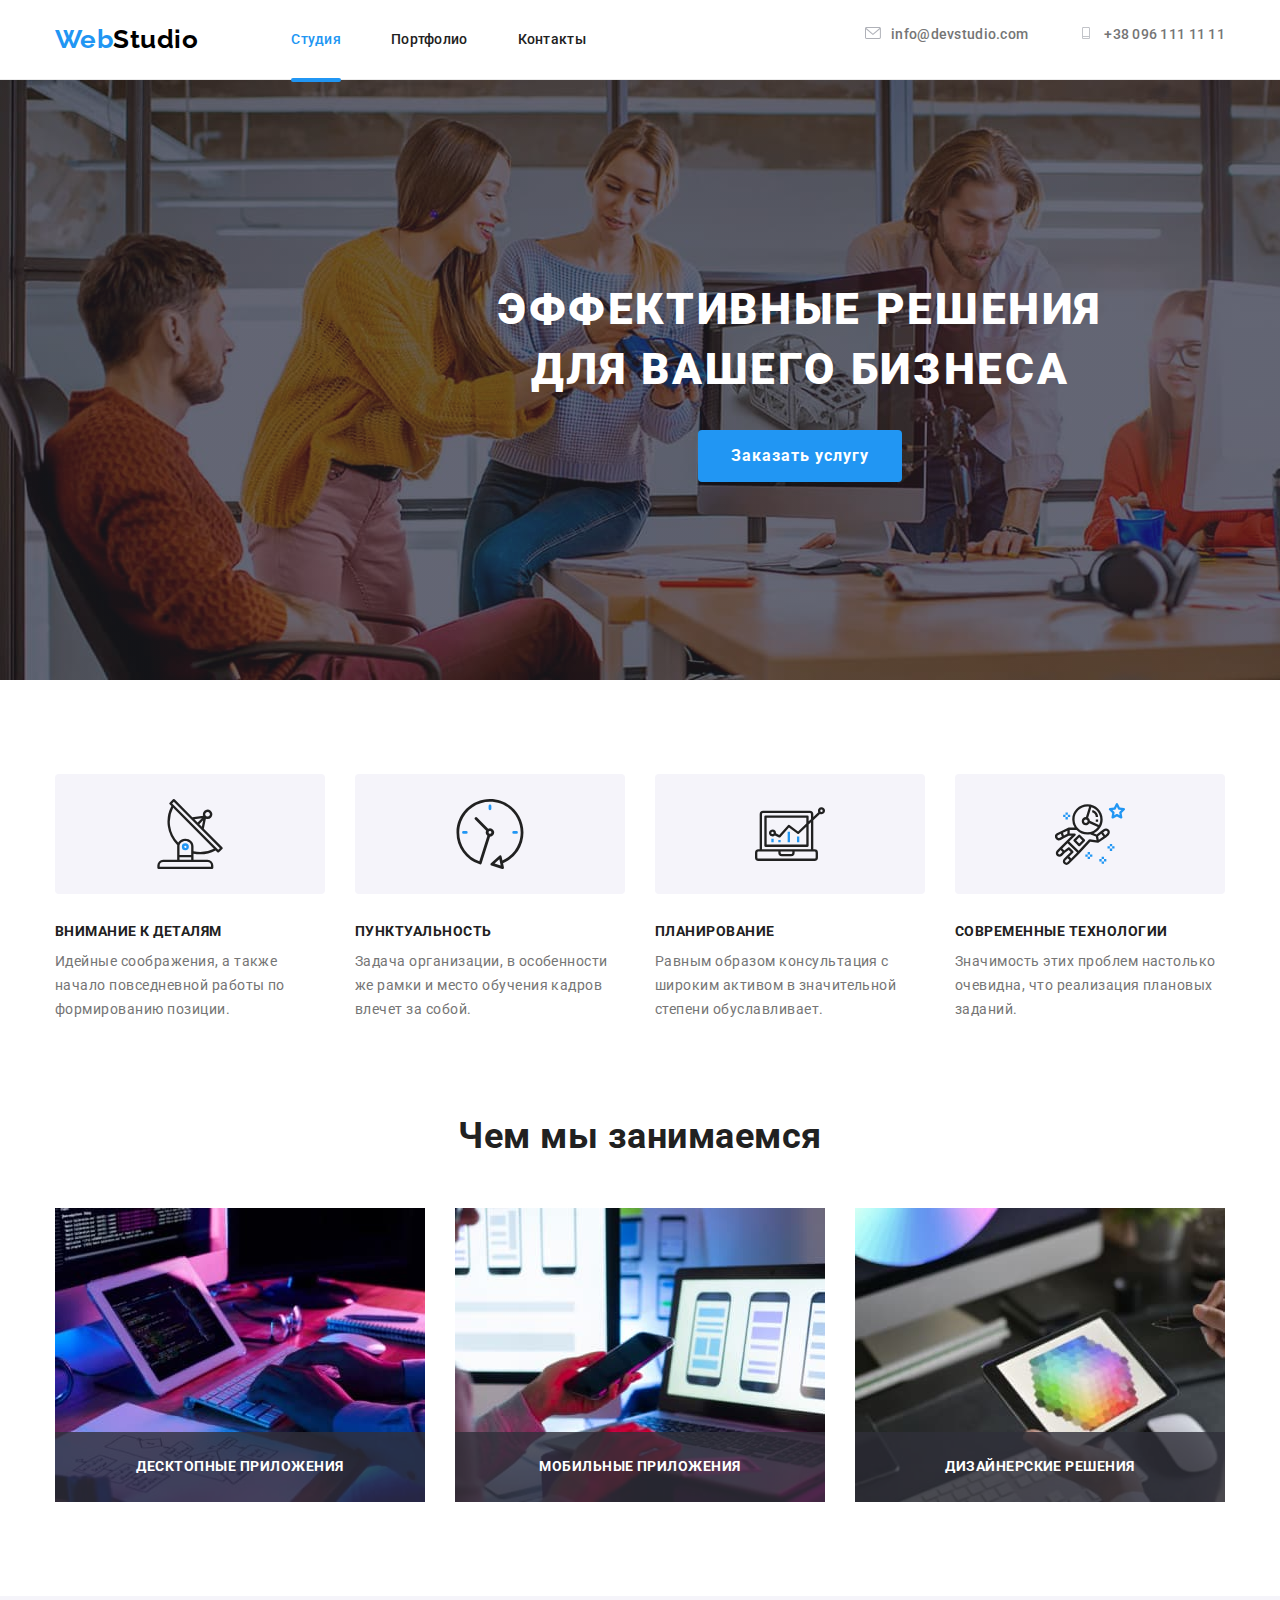
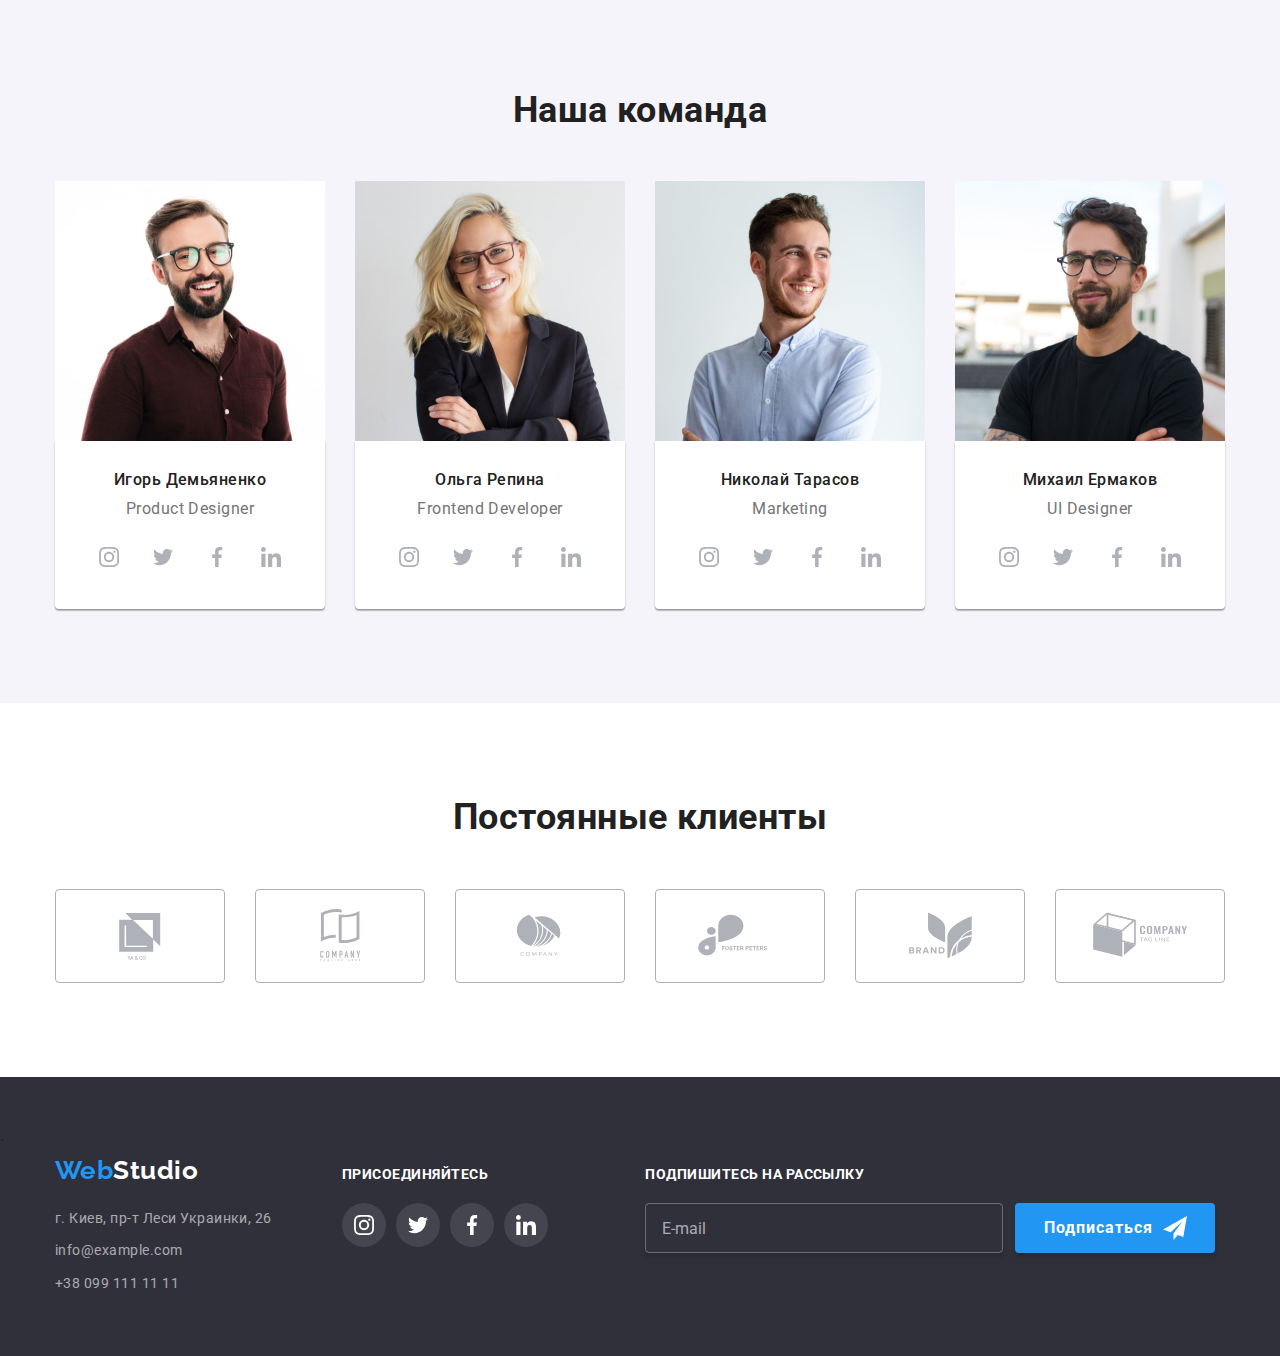
==== index.html @ 833f56bb "добавляет позиционирование" ====
<!DOCTYPE html>
<html lang ="ru">
<head>
	<meta charset="UTF-8">
	<meta http-equiv="X-UA-Compatible" content="IE=edge">
	<meta name="viewport" content="width=device-width, initial-scale=1.0">
	<title>восьмой-урок</title>
	<link rel="preconnect" href="https://fonts.gstatic.com">
	<link rel="preconnect" href="https://fonts.gstatic.com">
   <link rel="stylesheet" href="https://fonts.googleapis.com/css2?family=Oleo+Script&family=Raleway:wght@700&family=Roboto:wght@400;500;700;900&display=swap">
   <link rel="stylesheet" href="https://cdnjs.cloudflare.com/ajax/libs/modern-normalize/1.0.0/modern-normalize.min.css">
	<link rel="stylesheet" href="./css/main.min.css">
</head>
<body>
<!--  PAGE-HEADER -->
	<header class="page-header">
      <div class="container page-header__wrappere">
         <nav class="page-header__nav">
      <!-- LOGO -->
            <a href="./Index.html" class="logo page-header__logo">
               <samp class="logo__label">Web</samp>Studio
            </a>
      <!-- SITE-NAV -->
            <ul class="site-nav list ">
               <li class="site-nav__item">
                  <a href="" class="site-nav__link site-nav__link--current">Студия</a>
               </li>

               <li class="site-nav__item">
                  <a href="./portfolio.html" class="site-nav__link">Портфолио</a>
               </li>

               <li class="site-nav__item">
                  <a href="" class="site-nav__link">Контакты</a>
               </li>
            </ul>
         </nav>
   <!-- CONTACTS -->
            <ul class="contacts list">
               <li class="contacts__item">
						<a class="contacts__link" href="mailto:info@devstudio.com">
							<svg class="contacts__icon" width="16" height="12" >
								<use href=./images/sprite.svg#icon-envelope></use>
							</svg>info@devstudio.com
						</a>
					</li>
               <li class="contacts__item"><a class="contacts__link" href="tel:+380961111111" ><svg class="contacts__icon" width="16" height="12"><use href=./images/sprite.svg#icon-tel></use></svg>+38 096 111 11 11</a></li>
            </ul>
      </div>
	</header>
	<!-- MOBILE -->
	<div class="mobile">
		<div class="container">
				<nav class="mobile__nav">
					<ul class="mobile__list list">
						<li class="mobile__item"><a class="mobile__link link" href="./index.html">Студия</a></li>
						<li class="mobile__item"><a class="mobile__link link" href="./portfolio.html">Портфолио</a></li>
						<li class="mobile__item"><a class="mobile__link link" href="">Контакты</a></li>
					</ul>
				</nav>
				<div class="mobile__wrappere">
					<ul class="mobile-contacts list">
						<li class="mobile-contacts__item"><a class="mobile-contacts__link link" href="tel:+380961111111">+38 096 111 11 11</a></li>
						<li class="mobile-contacts__item"><a class="mobile-contacts__link link" href="mailto:info@devstudio.com">info@devstudio.com</a></li>
					</ul>
					<ul class="mobile-network list">
						<li class="mobile-network__item"><a class="mobile-network__link link" href="">Instagram</a></li>
						<li class="mobile-network__item"><a class="mobile-network__link link" href="">Twitter</a></li>
						<li class="mobile-network__item"><a class="mobile-network__link link" href="">Facebook</a></li>
						<li class="mobile-network__item"><a class="mobile-network__link link" href="">LinkedIn</a></li>
					</ul>
				</div>
		</div>						
	</div>
	<main>
<!-- HERO -->
      <section class="hero">
            <h1 class="hero__title">Эффективные решения<br>для вашего бизнеса</h1>
            <button type="button" class="button button--primary" data-modal-open>Заказать услугу</button>
      </section>
<!-- FEATURES -->
<section class="section features">
   <div class="container">
      <h2 class="visually-hidden ">Перечень</h2>
      <ul class="features__list list">
         <li class="features__item">
            <div class="features__icon">
               <svg class="" width="70" height="70">
                  <use href="./images/sprite.svg#icon-antenna"></use>
               </svg>
               </div>
            <h3 class="features__title">Внимание к деталям</h3>
            <p class="features__text">Идейные соображения, а также начало повседневной работы по формированию позиции.</p>
         </li>
         <li class="features__item">
            <div class="features__icon">
               <svg class="" width="70" height="70">
                  <use href="./images/sprite.svg#icon-clock"></use>
               </svg>
               </div>
            <h3 class="features__title">Пунктуальность</h3>
            <p class="features__text">Задача организации, в особенности же рамки и место обучения кадров влечет за собой.</p>
         </li>
         <li class="features__item">
            <div class="features__icon">
               <svg class="" width="70" height="70">
                  <use href="./images/sprite.svg#icon-diagram"></use>
               </svg>
               </div>
            <h3 class="features__title">Планирование</h3>
            <p class="features__text">Равным образом консультация с широким активом в значительной степени обуславливает.</p>
         </li>
         <li class="features__item">
            <div class="features__icon">
               <svg class="" width="70" height="70">
                  <use href="./images/sprite.svg#icon-astronaut"></use>
               </svg>
               </div>
            <h3 class="features__title">Современные технологии</h3>
            <p class="features__text">Значимость этих проблем настолько очевидна, что реализация плановых заданий.</p>
         </li>
      </ul>
   </div>
</section>
<!-- WORK -->
<section class="section work">
   <div class="container">
      <h2 class="work__title">Чем мы занимаемся</h2>
      
      <ul class="work__list list">
         <li class="work__item">
            <img src="./images/box1.jpg" alt="Печатает на клавиатуре" width="370" height="294">
               <div class="overlay">
                  <h3 class="overlay__title">Десктопные приложения</h3>
               </div>
      </li>

         <li class="work__item">
            <img src="./images/box2.jpg" alt="Работает с ноутбуком" width="370" height="294">
               <div class="overlay">
                  <h3 class="overlay__title">Мобильные приложения</h3>
               </div>
         </li>

         <li class="work__item">
            <img src="./images/box3.jpg" alt="Работает с планшетом" width="370" height="294">
               <div class="overlay">
                  <h3 class="overlay__title">Дизайнерские решения</h3>
               </div>
         </li>
      </ul>
   </div>
</section>
<!--  TEAM -->
<section class="section team" >
   <div class="container">
      <h2 class="team__title">Наша команда</h2>
      <ul class="team__list list">
         <li class="team__item"> 
               <img src="./images/img4.jpg" alt="Мужчина в бордовой рубашке" min-width="270" height="260">
               <div class="team__content"> 
                  <h3 class="team__names">Игорь Демьяненко</h3>
                  <p class="team__text">Product Designer</p>
   <!-- SOCIAL-NETWORK -->
                  <ul class="social-network list">
                     <li class="social-network__item"><a class="social-network__link link" href=""><svg class="social-network__icon"><use href=./images/sprite.svg#icon-instagram></use></svg></a></li>
                     <li class="social-network__item"><a class="social-network__link link" href=""><svg class="social-network__icon"><use href=./images/sprite.svg#icon-twitter-1></use></svg></a></li>
                     <li class="social-network__item"><a class="social-network__link link" href=""><svg class="social-network__icon"><use href=./images/sprite.svg#icon-facebook></use></svg></a></li>
                     <li class="social-network__item"><a class="social-network__link link" href=""><svg class="social-network__icon"><use href=./images/sprite.svg#icon-linkedin></use></svg></a></li>
                  </ul>
               </div>
         </li>

         <li class="team__item">
               <img src="./images/img5.jpg" alt="Девушка в пиджаке" min-width="270" height="260">
               <div class="team__content">
                  <h3 class="team__names">Ольга Репина</h3>
                  <p class="team__text">Frontend Developer</p>
   <!-- SOCIAL-NETWORK -->
                  <ul class="social-network list">
                     <li class="social-network__item"><a class="social-network__link link" href=""><svg class="social-network__icon"><use href=./images/sprite.svg#icon-instagram></use></svg></a></li>
                     <li class="social-network__item"><a class="social-network__link link" href=""><svg class="social-network__icon"><use href=./images/sprite.svg#icon-twitter-1></use></svg></a></li>
                     <li class="social-network__item"><a class="social-network__link link" href=""><svg class="social-network__icon"><use href=./images/sprite.svg#icon-facebook></use></svg></a></li>
                     <li class="social-network__item"><a class="social-network__link link" href=""><svg class="social-network__icon"><use href=./images/sprite.svg#icon-linkedin></use></svg></a></li>
                  </ul>
               </div>
         </li>

         <li class="team__item">
               <img src="./images/img6.jpg" alt="Мужчина в голубой рубашке" min-width="270" height="260">
               <div class="team__content">
                  <h3 class="team__names">Николай Тарасов</h3>
                  <p class="team__text"> Marketing</p>
   <!-- SOCIAL-NETWORK -->
                  <ul class="social-network list">
                     <li class="social-network__item"><a class="social-network__link link" href=""><svg class="social-network__icon"><use href=./images/sprite.svg#icon-instagram></use></svg></a></li>
                     <li class="social-network__item"><a class="social-network__link link" href=""><svg class="social-network__icon"><use href=./images/sprite.svg#icon-twitter-1></use></svg></a></li>
                     <li class="social-network__item"><a class="social-network__link link" href=""><svg class="social-network__icon"><use href=./images/sprite.svg#icon-facebook></use></svg></a></li>
                     <li class="social-network__item"><a class="social-network__link link" href=""><svg class="social-network__icon"><use href=./images/sprite.svg#icon-linkedin></use></svg></a></li>
                  </ul>
               </div>
         </li>

         <li class="team__item">
               <img src="./images/img7.jpg" alt="Мужчина в черной футболке" min-width="270" height="260">
               <div class="team__content">
                  <h3 class="team__names">Михаил Ермаков</h3>
                  <p class="team__text">UI Designer</p>
   <!-- SOCIAL-NETWORK -->
                  <ul class="social-network list">
                     <li class="social-network__item"><a class="social-network__link link" href=""><svg class="social-network__icon"><use href=./images/sprite.svg#icon-instagram></use></svg></a></li>
                     <li class="social-network__item"><a class="social-network__link link" href=""><svg class="social-network__icon"><use href=./images/sprite.svg#icon-twitter-1></use></svg></a></li>
                     <li class="social-network__item"><a class="social-network__link link" href=""><svg class="social-network__icon"><use href=./images/sprite.svg#icon-facebook></use></svg></a></li>
                     <li class="social-network__item"><a class="social-network__link link" href=""><svg class="social-network__icon"><use href=./images/sprite.svg#icon-linkedin></use></svg></a></li>
                  </ul>
               </div>

         </li>
      </ul>
   </div>
</section>
<!-- CLIENTS -->
<section class="section clients">
   <div class="container">
      <h2 class="clients__title">Постоянные клиенты</h2>
      <div class="clients__content">
         <ul class="clients__list list">
            <li class="clients__item"><a class="clients__link link " href=""><svg class="clients__icon"><use href=./images/sprite.svg#icon-Client1></use></svg></a></li>
            <li class="clients__item"><a class="clients__link link " href=""><svg class="clients__icon"><use href=./images/sprite.svg#icon-Client2></use></svg></a></li>
            <li class="clients__item"><a class="clients__link link " href=""><svg class="clients__icon"><use href=./images/sprite.svg#icon-Client3></use></svg></a></li>
            <li class="clients__item"><a class="clients__link link " href=""><svg class="clients__icon"><use href=./images/sprite.svg#icon-Client4></use></svg></a></li>
            <li class="clients__item"><a class="clients__link link " href=""><svg class="clients__icon"><use href=./images/sprite.svg#icon-Client5></use></svg></a></li>
            <li class="clients__item"><a class="clients__link link " href=""><svg class="clients__icon"><use href=./images/sprite.svg#icon-Client6></use></svg></a></li>
         </ul>
      </div>

   </div>
</section>
</main>
<!-- PAGE-FOOTER -->
<footer class="page-footer">`   
   <div class="container">
		<div class="page-footer__wraper"> 
				<div class="page-footer__address">
				<address >
					<a href="" class="logo page-footer__logo">
						<samp class="logo__label">Web</samp>Studio
					</a>
					<ul class="page-footer__list list">
						<li class="page-footer__item">
							<a class="page-footer__contacts page-footer__contacts--city" href="https://goo.gl/maps/dV1eHeY4zasvSxY77" target="_blank" rel="noopener noreferrer">
								г. Киев, пр-т Леси Украинки, 26 
							</a>
						</li>
						<li class="page-footer__item">
							<a href="mailto:info@example.com" class="page-footer__contacts">info@example.com </a>
						</li>
						<li class="page-footer__item">
							<a href="tel:+380991111111" class="page-footer__contacts">+38 099 111 11 11</a>
						</li>
					</ul>
				</address>
			</div>
		
			<!-- JOIN -->
			<div class="join">
				<h3 class="join__title">присоединяйтесь</h3>
				<ul class="join__list list">
					<li class="join__item">
						<a class="join__link link" href="">
							<svg class="join__icon">
								<use href=./images/sprite.svg#icon-instagram>
								</use>
							</svg>
						</a>
					</li>

					<li class="join__item">
						<a class="join__link link" href="">
							<svg class="join__icon">
								<use href=./images/sprite.svg#icon-twitter-1>
								</use>
							</svg>
						</a>
					</li>

					<li class="join__item">
						<a class="join__link link" href="">
							<svg class="join__icon">
								<use href=./images/sprite.svg#icon-facebook></use>
							</svg>
						</a>
					</li>

					<li class="join__item">
						<a class="join__link link" href="">
							<svg class="join__icon">
								<use href=./images/sprite.svg#icon-linkedin></use>
							</svg>
						</a>
					</li>
				</ul>
			</div>
		</div>
		 <!-- AUTH -->
			<div class="auth">
				<form class="auth__form">
				<h3 class="auth__title">Подпишитесь на рассылку</h3>
				<div class="auth__wrapper">
					<label >
					<input class="auth__input" type="email" name="email" placeholder="E-mail">
					</label>
						<button  type="submit" class="button button--submit">Подписаться
								<svg width="24" height="24" class="button__icon">
								<use href=./images/sprite.svg#icon-icon-send></use>
								</svg>
						</button>
					</div>
				</form>
			</div>
   </div>
</footer>

<!-- MOBAL  -->
	<div class="container">
		<div class="backdrop is-hidden" data-modal>
			<div class="modal">
				<button class="button-modal" data-modal-close><svg width="" height=""><use href=./images/sprite.svg#icon-close></use></svg> </button>
				<form method="POST" class="form">
					<p class="form__text">Оставьте свои данные, мы вам перезвоним</p>
							<label class="form__label">
								Имя
								<span class="form__input--wrapper">
									<input class="form__input" type="text" name="name" minlength="2" title="2"  placeholder=" " required>
								<svg class="form__icon" width="18" height="18">
									<use href=./images/sprite.svg#icon-person-black-18dp-1></use>
								</svg>
							</span>
							</label>
						
							<label class="form__label">
								Телефон
								<span class="form__input--wrapper">
									<input class="form__input" type="tel" name="tel" 
									pattern="[0-9]{3}-[0-9]{3}-[0-9]{2}-[0-9]{2}" title="096-111-11-11"
									placeholder=" " required>
								<svg class="form__icon" width="18" height="18">
									<use href=./images/sprite.svg#icon-phone-black-18dp-1></use>
								</svg>
							</span>
							</label>
						
							<label class="form__label" >
								Почта
								<span class="form__input--wrapper">
									<input class="form__input" type="email" name="email"  placeholder=" " required>
								
								<svg class="form__icon" width="18" height="18">
									<use href=./images/sprite.svg#icon-email-black-18dp-1></use>
								</svg>
							</span>
							</label>
					
							<label class="form__label">
								Комментарий
							<textarea name="coment" class="form__textarea" placeholder="Введите текст"></textarea>
						</label>
					
						
						<input  type="checkbox" name="check" class="form__check--input" placeholder="" required id="checkbox-policy">
						<label class="form__check--label" for="checkbox-policy">Соглашаюсь с рассылкой и принимаю 
							<a href="" class="form__link">Условия договора</a>
						</label>
					<button type="submit" class=" button button--submit">Отправить</button>
				</form>
			</div>
	</div>


<script src="./js/modal.js"></script>
</body>
</html>
---- css/main.min.css ----
.visually-hidden{position:absolute;width:1px;height:1px;margin:-1px;border:0;padding:0;clip:rect(0 0 0 0);overflow:hidden}.list{margin:0;padding:0;list-style:none}.link{display:block;text-decoration:none}h1,h2,h3,h4,h5,h6,p{margin-top:0;margin-bottom:0}img{display:block;max-width:100%;height:auto}body{background-color:#fff;color:#212121;font-family:Roboto,sans-serif;letter-spacing:0.03em}.container{padding-left:15px;padding-right:15px}@media screen and (min-width: 480px){.container{width:480px;margin-left:auto;margin-right:auto}}@media screen and (min-width: 768px){.container{width:768px}}@media screen and (min-width: 1200px){.container{width:1200px}}.page-header{border-bottom:1px solid #ECECEC}@media screen and (max-width: 767px){.page-header{display:none}}@media screen and (min-width: 768px){.page-header{padding-top:21px;padding-bottom:21px}}@media screen and (min-width: 1200px){.page-header{padding-top:24px;padding-bottom:24px}}@media screen and (min-width: 768px){.page-header__wrappere{display:flex;align-items:center}}@media screen and (min-width: 768px){.page-header__nav{display:flex;align-items:center}}.page-header__logo{margin-right:93px;color:#000000}.logo{font-family:Raleway,sans-serif;font-style:normal;font-weight:700;font-size:24px;line-height:1.16;text-decoration:none;transition:color 250ms cubic-bezier(0.4, 0, 0.2, 1)}.logo:hover,.logo:focus{color:#2196F3}@media screen and (min-width: 1200px){.logo{font-size:26px;line-height:1.2}}.logo__label{font-family:Raleway,sans-serif;color:#2196F3}.site-nav{font-weight:500;font-size:14px;line-height:1.14;letter-spacing:0.02em}@media screen and (min-width: 768px){.site-nav{display:flex}}@media screen and (min-width: 1200px){.site-nav{display:flex}}.site-nav__link{display:block;text-decoration:none;color:#212121;transition:color 250ms cubic-bezier(0.4, 0, 0.2, 1)}.site-nav__link:hover,.site-nav__link:focus{color:#2196F3}@media screen and (min-width: 768px){.site-nav__link--current{color:#2196F3}}@media screen and (min-width: 768px){.site-nav__item:not(:last-child){margin-right:50px}}@media screen and (min-width: 768px){.site-nav__link--current{display:block;position:relative}.site-nav__link--current::after{content:'';display:block;position:absolute;width:100%;height:4px;background:#2196F3;border-radius:2px;left:0;bottom:-34px}}@media screen and (max-width: 1199px){.contacts{display:flex;margin-left:auto;flex-direction:column}}@media screen and (min-width: 1200px){.contacts{display:flex;margin-left:auto}}@media screen and (min-width: 768px){.contacts__item:not(:last-child){margin-bottom:10px}}@media screen and (min-width: 1200px){.contacts__item:not(:last-child){margin-right:50px}}.contacts__link{display:block;font-weight:500;font-size:14px;line-height:1.14;letter-spacing:0.02em;text-decoration:none;color:#757575;fill:#afb1b8;transition:color 250ms cubic-bezier(0.4, 0, 0.2, 1),fill 250ms cubic-bezier(0.4, 0, 0.2, 1)}.contacts__link:hover,.contacts__link:focus{color:#2196F3;fill:#2196F3}.contacts__icon{margin-right:10px}@media screen and (max-width: 767px){.hero{max-width:480px;height:400px;margin-left:auto;margin-right:auto;background-image:linear-gradient(rgba(47,48,58,0.4), rgba(47,48,58,0.4)),url("../images/Header-img1.jpg");background-repeat:no-repeat;text-align:center;background-color:#2F303A;background-size:cover;padding-bottom:118px;padding-top:118px}}@media screen and (min-width: 768px){.hero{width:768px;height:400px;margin-left:auto;margin-right:auto;background-image:linear-gradient(rgba(47,48,58,0.4), rgba(47,48,58,0.4)),url("../images/Header-img.jpg");background-repeat:no-repeat;text-align:center;background-color:#2F303A;background-size:cover;padding-bottom:118px;padding-top:118px}}@media screen and (min-width: 1200px){.hero{width:1600px;height:600px;margin-left:auto;margin-right:auto;background-image:linear-gradient(rgba(47,48,58,0.4), rgba(47,48,58,0.4)),url("../images/img1.jpg");background-repeat:no-repeat;background-position:center;background-size:cover;text-align:center;background-color:#2F303A;padding-top:200px;padding-bottom:200px}}.hero__title{text-align:center;margin-bottom:30px;font-weight:900;font-size:44px;line-height:1.36;letter-spacing:0.06em;text-transform:uppercase;color:#fff}@media screen and (max-width: 1199px){.hero__title{font-size:26px;font-style:normal;font-weight:900;line-height:1.76;letter-spacing:0.06em;text-align:center}}.button{font-family:Roboto,sans-serif;font-style:normal;text-align:center;cursor:pointer;border-radius:4px;border:1px solid transparent;transition:color 250ms cubic-bezier(0.4, 0, 0.2, 1),background-color 250ms cubic-bezier(0.4, 0, 0.2, 1)}.button:hover,.button:focus{background-color:#2196F3;color:#fff;box-shadow:0px 2px 2px 0px #0000001F, 0px 1px 2px 0px #00000014, 0px 3px 1px 0px #0000001A}.button--secondary{padding:6px 22px;font-weight:500;font-size:16px;line-height:1.62;text-decoration:none;color:#212121;background-color:#F5F4FA}.button--primary{font-weight:700;font-size:16px;line-height:1.87;align-items:center;letter-spacing:0.06em;color:#fff;background-color:#2196F3;padding:10px 32px;min-width:200px;transition:250ms cubic-bezier(0.4, 0, 0.2, 1)}@media screen and (max-width: 1199px){.section{padding-top:60px;padding-bottom:60px}}@media screen and (min-width: 1200px){.section{padding-top:94px;padding-bottom:94px}}@media screen and (max-width: 767px){.features__list{text-align:center}}@media screen and (min-width: 768px){.features__list{display:flex;flex-wrap:wrap;margin:-15px}}@media screen and (max-width: 767px){.features__item:not(:last-child){margin-bottom:30px}}@media screen and (min-width: 768px){.features__item{width:calc((100% - 4 * 15px) / 2);margin:15px}}@media screen and (min-width: 1200px){.features__item{width:calc((100% - 8 * 15px) / 4);margin:15px}}.features__icon{text-align:center;margin-bottom:30px;background:#F5F4FA;border-radius:4px}@media screen and (min-width: 1200px){.features__icon{width:270px;height:120px;display:flex;justify-content:center;align-items:center}}.features__title{margin-bottom:10px;font-weight:700;font-size:14px;line-height:1.14;text-transform:uppercase}.features__text{text-align:left;font-style:normal;font-size:14px;line-height:1.71;color:#757575}.work{padding-top:0}@media screen and (max-width: 1199px){.work{display:none}}.work__title{margin-bottom:50px;font-weight:bold;font-size:36px;line-height:1.16;text-align:center}.work__list{display:flex}.work__item{position:relative;display:flex}.work__item:not(:last-child){margin-right:30px}.overlay{position:absolute;display:flex;justify-content:center;align-items:center;bottom:0;width:100%;height:70px;background-color:rgba(47,48,58,0.8)}.overlay__title{font-size:14px;font-weight:700;line-height:1.14;text-transform:uppercase;color:#fff}.team{background-color:#F5F4FA}.team__title{margin-bottom:50px;font-weight:700;font-size:36px;line-height:1.16;text-align:center}@media screen and (max-width: 1199px){.team__title{font-size:28px;line-height:1.17;margin-bottom:30px}}@media screen and (min-width: 768px){.team__list{display:flex;flex-wrap:wrap;margin:-15px}}@media screen and (max-width: 767px){.team__item:not(:last-child){margin-bottom:30px}}@media screen and (min-width: 768px){.team__item{width:calc((100% - 4 * 15px) / 2);margin:15px}}@media screen and (min-width: 1200px){.team__item{width:calc((100% - 8 * 15px) / 4);margin:15px}}.team__content{padding-top:30px;padding-bottom:30px;box-shadow:0px 1px 3px rgba(0,0,0,0.12),0px 1px 1px rgba(0,0,0,0.14),0px 2px 1px rgba(0,0,0,0.2);border-radius:0px 0px 4px 4px;background-color:#fff;text-align:center}.team__names{margin-bottom:10px;font-weight:500;font-size:16px;line-height:1.18;color:#212121}.team__text{margin-bottom:16px;font-size:16px;line-height:1.18;color:#757575}.social-network{display:inline-flex;justify-content:center}.social-network__item{padding:0}.social-network__item:not(:last-child){margin-right:10px}.social-network__link{display:flex;justify-content:center;align-items:center;width:44px;height:44px;border-radius:50%;fill:#afb1b8;transition:background-color 250ms cubic-bezier(0.4, 0, 0.2, 1),fill 250ms cubic-bezier(0.4, 0, 0.2, 1)}.social-network__link:hover,.social-network__link:focus{fill:#fff;background-color:#2196F3}.social-network__icon{width:20px;height:20px}.clients__title{font-weight:700;font-size:36px;line-height:1.16;text-align:center;margin-bottom:50px}@media screen and (max-width: 1199px){.clients__title{font-size:28px;font-weight:700;line-height:1.17;margin-bottom:30px}}@media screen and (max-width: 1199px){.clients__list{display:flex;flex-wrap:wrap;margin:-15px}}@media screen and (min-width: 1200px){.clients__list{display:flex;flex-wrap:wrap;justify-content:center;margin:-15px}}.clients__link{display:flex;justify-content:center;align-items:center;border:1px solid #afb1b8;border-radius:4px;fill:#afb1b8;transition:border 250ms cubic-bezier(0.4, 0, 0.2, 1),fill 250ms cubic-bezier(0.4, 0, 0.2, 1)}.clients__link:hover,.clients__link:focus{border:1px solid #2196F3;fill:#2196F3}@media screen and (max-width: 767px){.clients__item{width:calc((100% - 4 * 15px) / 2);margin:15px}}@media screen and (min-width: 768px){.clients__item{width:calc((100% - 6 * 15px) / 3);margin:15px}}@media screen and (min-width: 1200px){.clients__item{width:calc((100% - 12 * 15px) / 6);margin:15px}}.clients__icon{min-width:170px;height:92px}.page-footer{background-color:#2F303A;padding-top:60px;padding-bottom:60px}@media screen and (max-width: 767px){.page-footer{text-align:center}}@media screen and (min-width: 768px) and (max-width: 1199px){.page-footer__wraper{display:flex;text-align:center;justify-content:space-around}}@media screen and (min-width: 1200px){.page-footer__wraper{display:inline-flex;align-items:baseline}}@media screen and (min-width: 768px) and (max-width: 1199px){.page-footer__address{display:flex;text-align:center}}@media screen and (min-width: 1200px){.page-footer__address{display:inline-flex}}@media screen and (max-width: 1199px){.page-footer__address{margin-bottom:60px}}.page-footer__logo{display:block;margin-bottom:20px;color:#fff}.page-footer__contacts--city{color:#fff}.page-footer__contacts{font-style:normal;font-size:14px;line-height:1.71;text-decoration:none;color:rgba(255,255,255,0.6);transition:color 250ms cubic-bezier(0.4, 0, 0.2, 1)}.page-footer__contacts:hover,.page-footer__contacts:focus{color:#2196F3}.page-footer__item:not(:last-child){margin-bottom:9px}@media screen and (max-width: 767px){.join{margin-bottom:60px;text-align:center}}@media screen and (max-width: 1199px){.join{padding-top:7px}}@media screen and (min-width: 1200px){.join{display:inline-flex;flex-direction:column;margin-left:70px}}.join__title{margin-bottom:20px;font-weight:700;font-size:14px;line-height:1.14;text-transform:uppercase;color:#fff}@media screen and (min-width: 768px){.join__title{display:flex}}.join__list{display:flex;justify-content:center}.join__item{padding:0}.join__item:not(:last-child){margin-right:10px}.join__link{text-align:center;padding:12px;width:44px;height:44px;background:rgba(255,255,255,0.1);border-radius:50%;transition:background-color 250ms cubic-bezier(0.4, 0, 0.2, 1)}.join__link:hover,.join__link:focus{background:#2196F3}.join__icon{width:20px;height:20px;fill:#fff}.auth{text-align:center}@media screen and (min-width: 1200px){.auth{display:inline-flex;justify-content:center;align-items:center;margin-left:93px}}@media screen and (max-width: 1199px){.auth__wrapper{display:flex;flex-direction:column}}@media screen and (min-width: 1200px){.auth__wrapper{display:flex;justify-content:center;align-items:center}}.auth__title{margin-bottom:20px;font-size:14px;font-weight:700;line-height:1.14;text-transform:uppercase;color:#fff}@media screen and (min-width: 1200px){.auth__title{text-align:left}}.auth__input{height:50px;padding-left:16px;border-radius:4px;color:#fff;background-color:transparent;box-shadow:0px 4px 4px 0px #00000026;border:1px solid #FFFFFF4D}@media screen and (max-width: 767px){.auth__input{margin-right:0;width:100%}}@media screen and (min-width: 768px){.auth__input{width:450px}}@media screen and (min-width: 1200px){.auth__input{width:358px;margin-right:12px}}.auth__input::placeholder{font-size:16px;line-height:20px;color:rgba(255,255,255,0.6)}.button--submit{display:flex;justify-content:center;align-items:center;align-self:center;height:50px;background-color:#2196F3;box-shadow:0px 4px 4px 0px #00000026;min-width:200px;font-size:16px;font-weight:700;line-height:1.87;letter-spacing:0.06em;color:#fff;transition:transform 250ms cubic-bezier(0.4, 0, 0.2, 1)}@media screen and (max-width: 1199px){.button--submit{margin-top:20px}}.button__icon{margin-left:10px}@media screen and (max-width: 767px){.filter__list{display:flex;flex-wrap:wrap;margin-bottom:40px}}@media screen and (min-width: 768px){.filter__list{display:flex;justify-content:center;margin-bottom:30px}}.filter__item{transition:box-shadow 250ms cubic-bezier(0.4, 0, 0.2, 1)}.filter__item:not(:last-child){margin-right:8px}.filter__item:hover,.filter__item:focus{box-shadow:0px 3px 1px rgba(0,0,0,0.1),0px 1px 2px rgba(0,0,0,0.08),0px 2px 2px rgba(0,0,0,0.12)}@media screen and (max-width: 767px){.filter__item:nth-child(-n+3){margin-bottom:15px}}@media screen and (min-width: 768px){.cards{display:flex;flex-wrap:wrap;margin:-15px}}.cards__item{overflow:hidden;transition:box-shadow 250ms cubic-bezier(0.4, 0, 0.2, 1)}.cards__item:hover,.cards__item:focus{box-shadow:0px 1px 1px rgba(0,0,0,0.12),0px 4px 4px rgba(0,0,0,0.06),1px 4px 6px rgba(0,0,0,0.16)}@media screen and (min-width: 768px) and (max-width: 1199px){.cards__item{width:calc((100% - 4 * 15px) / 2);margin:15px}.cards__item:first-child .cards__content{padding-bottom:56px}}@media screen and (min-width: 1200px){.cards__item{width:calc((100% - 6 * 15px) / 3);margin:15px}}.cards__link{text-decoration:none;display:block}.cards__thumb{position:relative;overflow:hidden}.cards__overlay{display:flex;position:absolute;top:0;left:0;width:100%;height:100%;opacity:0;transform:translateY(100%);transition:transform 250ms cubic-bezier(0.4, 0, 0.2, 1);background-color:#2196F3}.cards__link:hover .cards__overlay,.cards__link:focus .cards__overlay{transform:translateY(0);opacity:1}.cards__alert{padding:63px 24px;color:#fff;font-size:18px;line-height:1.56}.cards__content{padding:20px 24px;border:1px solid #EEEEEE}.cards__title{margin-bottom:4px;font-weight:700;font-size:18px;line-height:2.0;letter-spacing:0.06em;color:#212121}.cards__text{font-size:16px;line-height:1.87;color:#757575}.form{display:inline-flex;flex-direction:column}.form__text{font-size:20px;font-weight:700;line-height:1.15;text-align:center;margin-bottom:12px}.form__label{margin-bottom:10px;font-size:12px;line-height:14px;letter-spacing:0.01em;color:#757575}.form__input--wrapper{display:block;position:relative;margin-top:4px}.form__input{padding-left:42px;height:40px;width:100%;border-radius:4px;border:1px solid #21212133;transition:border 250ms cubic-bezier(0.4, 0, 0.2, 1)}.form__input:focus{outline:none;border:1px solid #2196F3}.form__icon{position:absolute;top:50%;left:15px;transform:translateY(-50%);fill:#212121;transition:fill 250ms cubic-bezier(0.4, 0, 0.2, 1)}.form__input:focus+.form__icon{fill:#2196F3}.form__textarea{margin-top:4px;margin-bottom:20px;padding:12px 16px;height:120px;width:100%;border-radius:4px;border:1px solid #21212133;resize:none}.form__textarea:focus{outline:none;border:1px solid #2196F3}.form__textarea::placeholder{font-size:12px;line-height:14px;letter-spacing:0.01em;color:rgba(117,117,117,0.5)}.form__check--input{position:absolute;width:1px;height:1px;margin:-1px;border:0;padding:0;clip:rect(0 0 0 0);overflow:hidden}.form__check--label{color:#757575}@media screen and (max-width: 1199px){.form__check--label{font-size:12px;line-height:1.16;margin-bottom:31px;display:flex;align-items:center}}@media screen and (min-width: 1200px){.form__check--label{font-size:14px;line-height:1.17;text-align:center;margin-bottom:30px}}.form__check--label::before{margin-right:5px;vertical-align:middle;display:inline-block;content:"";height:15px;width:16px;border-radius:4px;border:2px solid #212121;transition:250ms cubic-bezier(0.4, 0, 0.2, 1);cursor:pointer}@media screen and (min-width: 1200px){.form__check--label::before{margin-right:7px}}.form__check--input:checked ~ .form__check--label::before{background-color:#2196F3;border-color:#2196F3;background-image:url("../images/icon check.svg");background-size:contain;background-origin:border-box}.form__link{color:#2094f3}@media screen and (max-width: 1199px){.form__link{margin-left:2px}}.backdrop{position:fixed;perspective:500px;top:0;left:0;width:100%;height:100%;opacity:1;transition:opacity 250ms cubic-bezier(0.4, 0, 0.2, 1);background-color:rgba(0,0,0,0.2);overflow-y:scroll}@media screen and (max-width: 1199px){.backdrop{padding-top:93px;padding-left:15px;padding-right:15px}}.is-hidden{visibility:hidden;opacity:0;pointer-events:none;visibility:visible}.modal{padding:40px;border-radius:4px;background-color:#fff;box-shadow:0px 2px 1px 0px #00000033, 0px 1px 1px 0px #00000024, 0px 1px 3px 0px #0000001F}@media screen and (max-width: 1199px){.modal{position:relative;max-width:450px;max-height:650;margin:auto}}@media screen and (min-width: 1200px){.modal{max-width:528px;min-height:581px;display:inline-flex;align-items:center;justify-content:center;position:absolute;top:50%;left:50%;transform:translate(-50%, -50%)}}.button-modal{position:absolute;top:8px;right:8px;width:30px;height:30px;border:1px solid #0000001A;background-color:transparent;fill:#000000;text-align:center;align-items:center;cursor:pointer;border-radius:50%;padding:0;transition:fill 250ms cubic-bezier(0.4, 0, 0.2, 1)}.button-modal:hover,.button-modal:focus{fill:#2196F3}.mobile{display:flex;flex-direction:column;padding:48px 0px 48px 40px;max-width:480px;min-height:796px}@media screen and (min-width: 768px){.mobile{display:none}}.mobile__item:first-child{margin-bottom:36px}.mobile__item:nth-child(2){margin-bottom:32px}.mobile__link{font-size:40px;font-weight:500;line-height:1.17;letter-spacing:0.02em;text-align:left;color:#212121}.mobile__link:hover,.mobile__link:focus{color:#2196F3}.mobile__wrappere{display:flex;flex-direction:column;margin-top:auto}.mobile-contacts__item:first-child{margin-bottom:32px}.mobile-contacts__item:last-child{margin-bottom:64px}.mobile-contacts__link{font-size:24px;font-weight:500;line-height:1.16;letter-spacing:0.02em;text-align:left;color:#757575}.mobile-contacts__link:hover,.mobile-contacts__link:focus{color:#2196F3;font-size:34px;line-height:1.17}.mobile-network{display:flex}.mobile-network__item:not(:last-child){border-right:solid 1px rgba(33,33,33,0.2);color:#757575;margin-right:10px}.mobile-network__item:not(:last-child) .mobile-network__link{margin-right:10px}.mobile-network__link{font-size:18px;font-weight:500;line-height:1.22;letter-spacing:0.02em;color:#2196F3}
/*# sourceMappingURL=main.min.css.map */
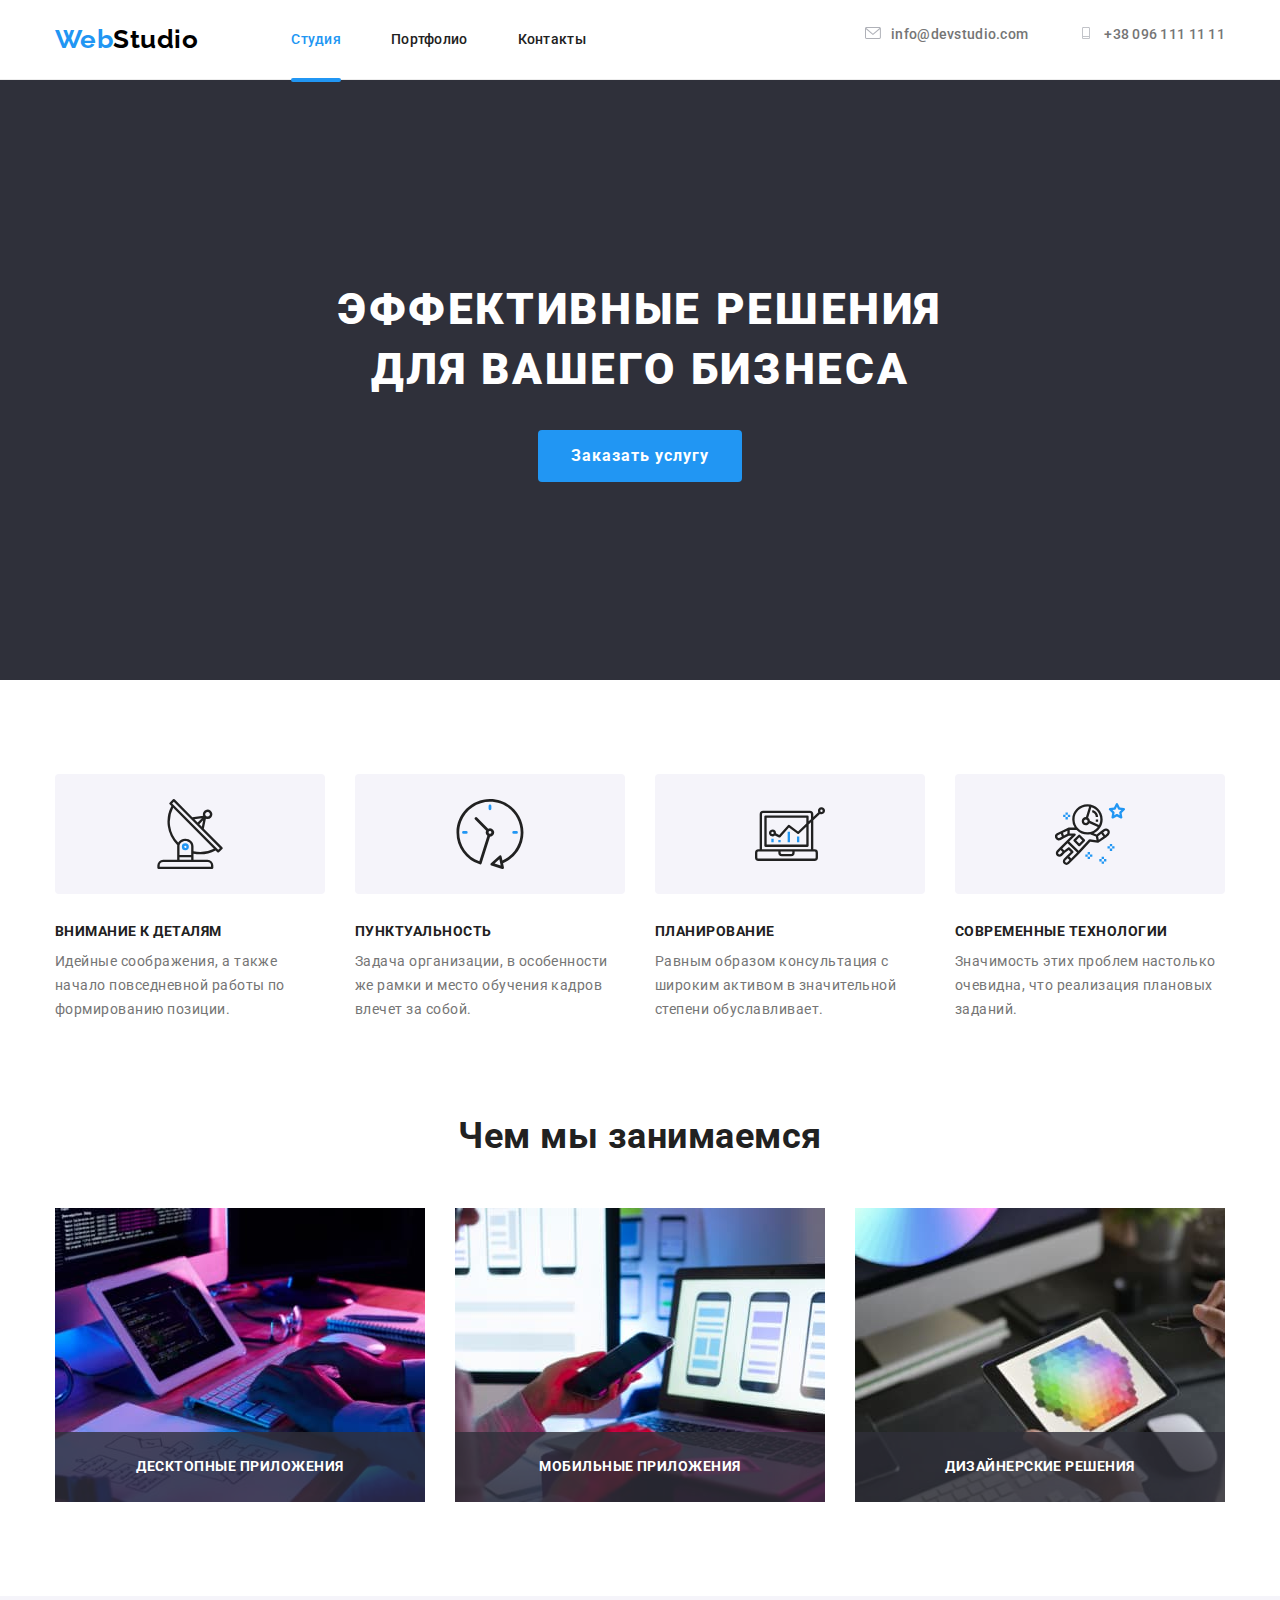
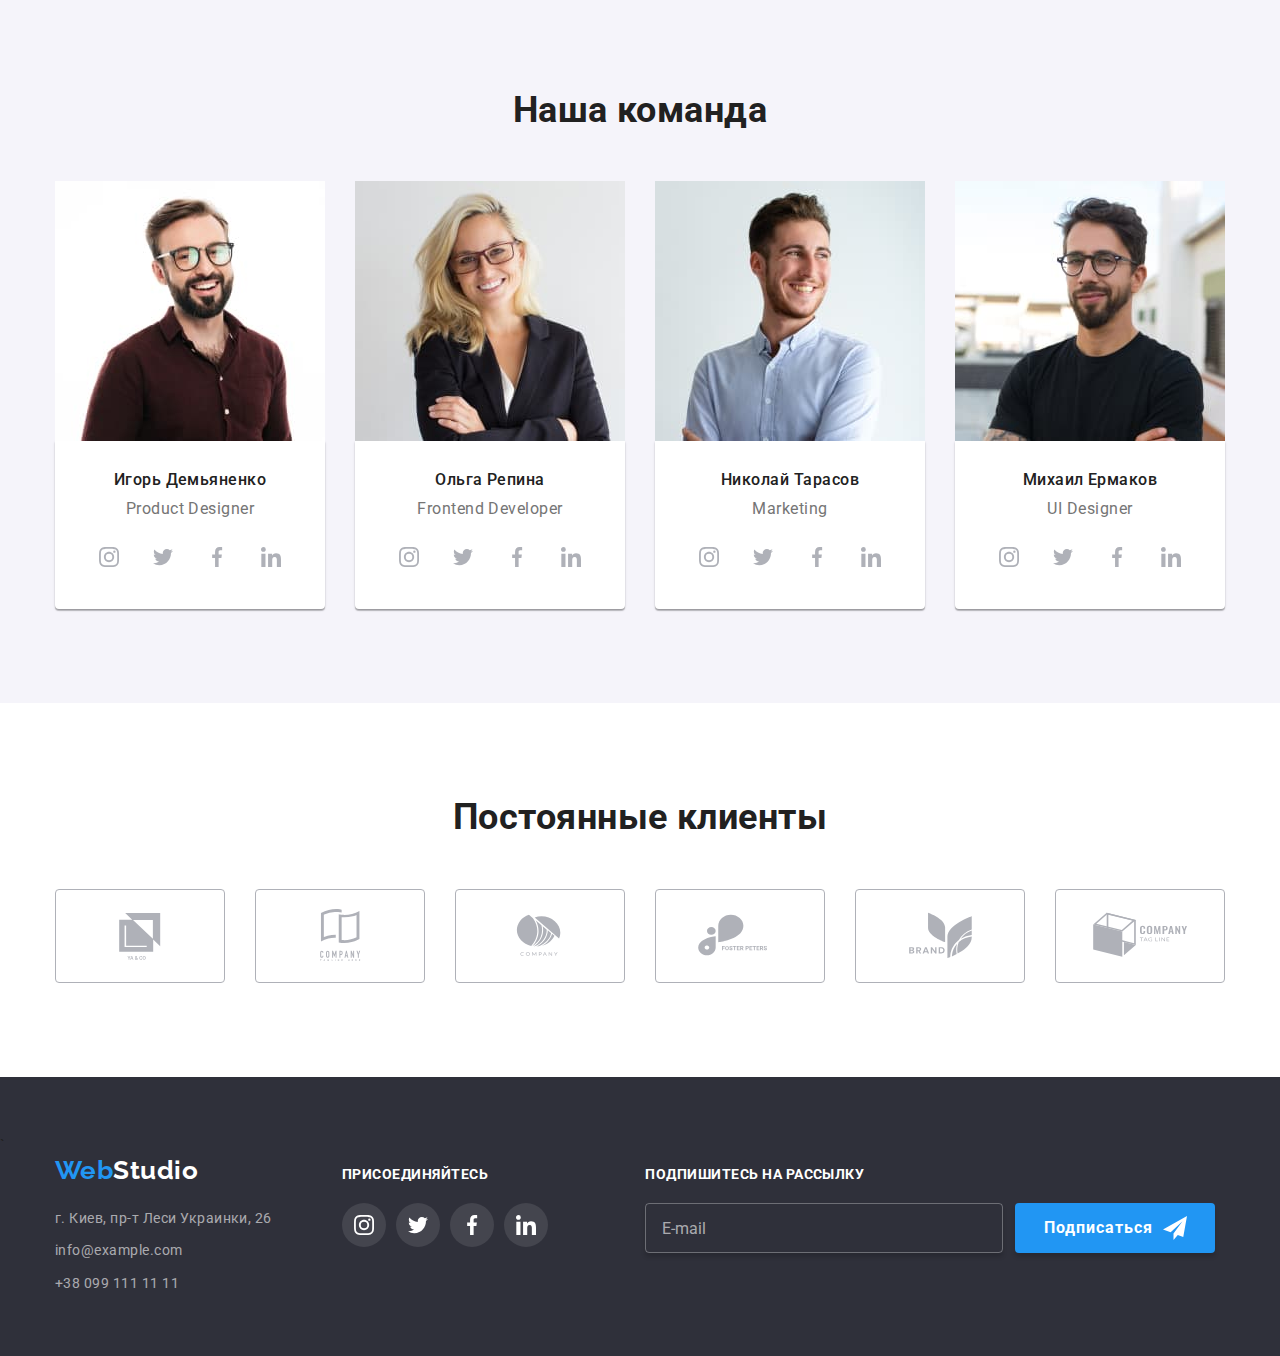
==== commit c385dc2b: "Добавляет отзывчивые изображения" ====
--- a/index.html
+++ b/index.html
@@ -35,6 +35,13 @@
                </li>
             </ul>
          </nav>
+
+			<button type="button" class="page-header__button-menu" data-menu-button>
+				<svg width="40" height="40" class="page-header__icon">
+					<use href="./images/sprite.svg#icon-menu"></use>
+				</svg>
+			</button>
+
    <!-- CONTACTS -->
             <ul class="contacts list">
                <li class="contacts__item">
@@ -44,34 +51,45 @@
 							</svg>info@devstudio.com
 						</a>
 					</li>
-               <li class="contacts__item"><a class="contacts__link" href="tel:+380961111111" ><svg class="contacts__icon" width="16" height="12"><use href=./images/sprite.svg#icon-tel></use></svg>+38 096 111 11 11</a></li>
+               <li class="contacts__item">
+						<a class="contacts__link" href="tel:+380961111111" >
+							<svg class="contacts__icon" width="16" height="12">
+								<use href=./images/sprite.svg#icon-tel></use>
+							</svg>+38 096 111 11 11
+						</a>
+					</li>
             </ul>
       </div>
 	</header>
 	<!-- MOBILE -->
-	<div class="mobile">
-		<div class="container">
-				<nav class="mobile__nav">
-					<ul class="mobile__list list">
-						<li class="mobile__item"><a class="mobile__link link" href="./index.html">Студия</a></li>
-						<li class="mobile__item"><a class="mobile__link link" href="./portfolio.html">Портфолио</a></li>
-						<li class="mobile__item"><a class="mobile__link link" href="">Контакты</a></li>
-					</ul>
-				</nav>
-				<div class="mobile__wrappere">
-					<ul class="mobile-contacts list">
-						<li class="mobile-contacts__item"><a class="mobile-contacts__link link" href="tel:+380961111111">+38 096 111 11 11</a></li>
-						<li class="mobile-contacts__item"><a class="mobile-contacts__link link" href="mailto:info@devstudio.com">info@devstudio.com</a></li>
-					</ul>
-					<ul class="mobile-network list">
-						<li class="mobile-network__item"><a class="mobile-network__link link" href="">Instagram</a></li>
-						<li class="mobile-network__item"><a class="mobile-network__link link" href="">Twitter</a></li>
-						<li class="mobile-network__item"><a class="mobile-network__link link" href="">Facebook</a></li>
-						<li class="mobile-network__item"><a class="mobile-network__link link" href="">LinkedIn</a></li>
-					</ul>
+	   <div class="mobile is-open" data-menu>
+			<div class="container mobile__container">
+				<button type="button" class="mobile__button-close" data-menu-close>
+					<svg class="mobile__icon" >
+						<use href=./images/sprite.svg#icon-close></use>
+					</svg>
+				</button>
+					<nav class="mobile__nav">
+						<ul class="mobile__list list">
+							<li class="mobile__item"><a class="mobile__link link current " href="">Студия</a></li>
+							<li class="mobile__item"><a class="mobile__link link" href="./portfolio.html" >Портфолио</a></li>
+							<li class="mobile__item"><a class="mobile__link link" href="">Контакты</a></li>
+						</ul>
+					</nav>
+					
+						<ul class="mobile-contacts list">
+							<li class="mobile-contacts__item"><a class="mobile-contacts__link link" href="tel:+380961111111">+38 096 111 11 11</a></li>
+							<li class="mobile-contacts__item"><a class="mobile-contacts__link link" href="mailto:info@devstudio.com">info@devstudio.com</a></li>
+						</ul>
+						<ul class="mobile-network list">
+							<li class="mobile-network__item"><a class="mobile-network__link link" href="">Instagram</a></li>
+							<li class="mobile-network__item"><a class="mobile-network__link link" href="">Twitter</a></li>
+							<li class="mobile-network__item"><a class="mobile-network__link link" href="">Facebook</a></li>
+							<li class="mobile-network__item"><a class="mobile-network__link link" href="">LinkedIn</a></li>
+						</ul>
+					
 				</div>
-		</div>						
-	</div>
+	   </div>						
 	<main>
 <!-- HERO -->
       <section class="hero">
@@ -129,21 +147,33 @@
       
       <ul class="work__list list">
          <li class="work__item">
-            <img src="./images/box1.jpg" alt="Печатает на клавиатуре" width="370" height="294">
+				<picture>
+					<source srcset="./images/work/work1.webp 1x, ./images/work/work1@2x.webp 2x" type="images/webp">
+					<source srcset="./images/work/work1.jpg 1x, ./images/work/work1@2x.jpg 2x">
+					<img src="./images/work/work1.jpg" alt="Печатает на клавиатуре">
+				</picture>
                <div class="overlay">
                   <h3 class="overlay__title">Десктопные приложения</h3>
                </div>
       </li>
 
          <li class="work__item">
-            <img src="./images/box2.jpg" alt="Работает с ноутбуком" width="370" height="294">
+				<picture>
+					<source srcset="./images/work/work2.webp 1x, ./images/work/work2@2x.webp 2x" type="images/webp">
+					<source srcset="./images/work/work2.jpg 1x, ./images/work/work2@2x.jpg 2x">
+					<img src="./images/work/work2.jpg" alt="Работает с ноутбуком">
+				</picture>
                <div class="overlay">
                   <h3 class="overlay__title">Мобильные приложения</h3>
                </div>
          </li>
 
          <li class="work__item">
-            <img src="./images/box3.jpg" alt="Работает с планшетом" width="370" height="294">
+            <picture>
+					<source srcset="./images/work/work3.webp 1x, ./images/work/work3@2x.webp 2x" type="images/webp">
+					<source srcset="./images/work/work3.jpg 1x, ./images/work/work3@2x.jpg 2x">
+					<img src="./images/work/work3.jpg" alt="Работает с планшетом">
+				</picture>
                <div class="overlay">
                   <h3 class="overlay__title">Дизайнерские решения</h3>
                </div>
@@ -157,7 +187,18 @@
       <h2 class="team__title">Наша команда</h2>
       <ul class="team__list list">
          <li class="team__item"> 
-               <img src="./images/img4.jpg" alt="Мужчина в бордовой рубашке" min-width="270" height="260">
+               <picture>
+						<source srcset="./images/team/team1.webp 1x, ./images/team/team1@2x.webp 2x"  media="(min-width: 1200px)" type="images/webp">
+						<source srcset="./images/team/team1.jpg 1x, ./images/team/team1@2x.jpg 2x"  media="(min-width: 1200px)">
+
+						<source srcset="./images/team/tablet/team-tablet1.webp 1x, ./images/team/tablet/team-tablet1@2x.webp 2x" media="(min-width: 768px)" type="images/webp">
+						<source srcset="./images/team/tablet/team-tablet1.jpg 1x, ./images/team/tablet/team-tablet1@2x.jpg 2x" media="(min-width: 768px)">
+
+						<source srcset="./images/team/mobile/team-mobile1.webp 1x, ./images/team/mobile/team-mobile1@2x.webp 2x" media="(max-width: 767px)" type="images/webp">
+						<source srcset="./images/team/mobile/team-mobile1.jpg 1x, ./images/team/mobile/team-mobile1@2x.jpg 2x" media="(max-width: 767px)">
+
+						<img src="./images/team/mobile/team-mobile1.jpg" alt="Мужчина в бордовой рубашке" >
+					</picture>
                <div class="team__content"> 
                   <h3 class="team__names">Игорь Демьяненко</h3>
                   <p class="team__text">Product Designer</p>
@@ -172,7 +213,20 @@
          </li>
 
          <li class="team__item">
-               <img src="./images/img5.jpg" alt="Девушка в пиджаке" min-width="270" height="260">
+               <picture>
+						<source srcset="./images/team/team2.webp 1x, ./images/team/team2@2x.webp 2x"  media="(min-width: 1200px)" type="images/webp">
+						<source srcset="./images/team/team2.jpg 1x, ./images/team/team2@2x.jpg 2x"  media="(min-width: 1200px)">
+
+						<source srcset="./images/team/tablet/team-tablet2.webp 1x, ./images/team/tablet/team-tablet2@2x.webp 2x" media="(min-width: 768px)" type="images/webp">
+						<source srcset="./images/team/tablet/team-tablet2.jpg 1x, ./images/team/tablet/team-tablet2@2x.jpg 2x" media="(min-width: 768px)">
+
+
+						<source srcset="./images/team/mobile/team-mobile2.webp 1x, ./images/team/mobile/team-mobile2@2x.webp 2x" media="(max-width: 767px)" 
+						type="images/webp">
+						<source srcset="./images/team/mobile/team-mobile2.jpg 1x, ./images/mobile/team-mobile2@2x.jpg 2x" media="(max-width: 767px)">
+
+						<img src="./images/team/team2.jpg" alt="Девушка в пиджаке">
+					</picture>
                <div class="team__content">
                   <h3 class="team__names">Ольга Репина</h3>
                   <p class="team__text">Frontend Developer</p>
@@ -187,7 +241,20 @@
          </li>
 
          <li class="team__item">
-               <img src="./images/img6.jpg" alt="Мужчина в голубой рубашке" min-width="270" height="260">
+               <picture>
+						<source srcset="./images/team/team3.webp 1x, ./images/team/team3@2x.webp 2x"  media="(min-width: 1200px)" type="images/webp">
+						<source srcset="./images/team/team3.jpg 1x, ./images/team/team3@2x.jpg 2x"  media="(min-width: 1200px)">
+
+						<source srcset="./images/team/tablet/team-tablet3.webp 1x, ./images/team/tablet/team-tablet3@2x.webp 2x" media="(min-width: 768px)" type="images/webp">
+						<source srcset="./images/team/tablet/team-tablet3.jpg 1x, ./images/team/tablet/team-tablet3@2x.jpg 2x" media="(min-width: 768px)">
+
+
+						<source srcset="./images/team/mobile/team-mobile3.webp 1x, ./images/team/mobile/team-mobile3@2x.webp 2x" media="(max-width: 767px)" 
+						type="images/webp">
+						<source srcset="./images/team/mobile/team-mobile3.jpg 1x, ./images/mobile/team-mobile3@2x.jpg 2x" media="(max-width: 767px)">
+
+						<img src="./images/team/team3.jpg" alt="Мужчина в голубой рубашке">
+					</picture>
                <div class="team__content">
                   <h3 class="team__names">Николай Тарасов</h3>
                   <p class="team__text"> Marketing</p>
@@ -202,7 +269,20 @@
          </li>
 
          <li class="team__item">
-               <img src="./images/img7.jpg" alt="Мужчина в черной футболке" min-width="270" height="260">
+               <picture>
+						<source srcset="./images/team/team4.webp 1x, ./images/team/team4@2x.webp 2x"  media="(min-width: 1200px)" type="images/webp">
+						<source srcset="./images/team/team4.jpg 1x, ./images/team/team4@2x.jpg 2x"  media="(min-width: 1200px)">
+
+						<source srcset="./images/team/tablet/team-tablet4.webp 1x, ./images/team/tablet/team-tablet4@2x.webp 2x" media="(min-width: 768px)" type="images/webp">
+						<source srcset="./images/team/tablet/team-tablet4.jpg 1x, ./images/team/tablet/team-tablet4@2x.jpg 2x" media="(min-width: 768px)">
+
+
+						<source srcset="./images/team/mobile/team-mobile4.webp 1x, ./images/team/mobile/team-mobile4@2x.webp 2x" media="(max-width: 767px)" 
+						type="images/webp">
+						<source srcset="./images/team/mobile/team-mobile4.jpg 1x, ./images/mobile/team-mobile4@2x.jpg 2x" media="(max-width: 767px)">
+
+						<img src="./images/team/team4.jpg" alt="Мужчина в черной футболке">
+					</picture>
                <div class="team__content">
                   <h3 class="team__names">Михаил Ермаков</h3>
                   <p class="team__text">UI Designer</p>
@@ -376,7 +456,7 @@
 			</div>
 	</div>
 
-
+<script src="./js/menu.js"></script>
 <script src="./js/modal.js"></script>
 </body>
 </html>
--- a/css/main.min.css
+++ b/css/main.min.css
@@ -1,2 +1,2 @@
-.visually-hidden{position:absolute;width:1px;height:1px;margin:-1px;border:0;padding:0;clip:rect(0 0 0 0);overflow:hidden}.list{margin:0;padding:0;list-style:none}.link{display:block;text-decoration:none}h1,h2,h3,h4,h5,h6,p{margin-top:0;margin-bottom:0}img{display:block;max-width:100%;height:auto}body{background-color:#fff;color:#212121;font-family:Roboto,sans-serif;letter-spacing:0.03em}.container{padding-left:15px;padding-right:15px}@media screen and (min-width: 480px){.container{width:480px;margin-left:auto;margin-right:auto}}@media screen and (min-width: 768px){.container{width:768px}}@media screen and (min-width: 1200px){.container{width:1200px}}.page-header{border-bottom:1px solid #ECECEC}@media screen and (max-width: 767px){.page-header{display:none}}@media screen and (min-width: 768px){.page-header{padding-top:21px;padding-bottom:21px}}@media screen and (min-width: 1200px){.page-header{padding-top:24px;padding-bottom:24px}}@media screen and (min-width: 768px){.page-header__wrappere{display:flex;align-items:center}}@media screen and (min-width: 768px){.page-header__nav{display:flex;align-items:center}}.page-header__logo{margin-right:93px;color:#000000}.logo{font-family:Raleway,sans-serif;font-style:normal;font-weight:700;font-size:24px;line-height:1.16;text-decoration:none;transition:color 250ms cubic-bezier(0.4, 0, 0.2, 1)}.logo:hover,.logo:focus{color:#2196F3}@media screen and (min-width: 1200px){.logo{font-size:26px;line-height:1.2}}.logo__label{font-family:Raleway,sans-serif;color:#2196F3}.site-nav{font-weight:500;font-size:14px;line-height:1.14;letter-spacing:0.02em}@media screen and (min-width: 768px){.site-nav{display:flex}}@media screen and (min-width: 1200px){.site-nav{display:flex}}.site-nav__link{display:block;text-decoration:none;color:#212121;transition:color 250ms cubic-bezier(0.4, 0, 0.2, 1)}.site-nav__link:hover,.site-nav__link:focus{color:#2196F3}@media screen and (min-width: 768px){.site-nav__link--current{color:#2196F3}}@media screen and (min-width: 768px){.site-nav__item:not(:last-child){margin-right:50px}}@media screen and (min-width: 768px){.site-nav__link--current{display:block;position:relative}.site-nav__link--current::after{content:'';display:block;position:absolute;width:100%;height:4px;background:#2196F3;border-radius:2px;left:0;bottom:-34px}}@media screen and (max-width: 1199px){.contacts{display:flex;margin-left:auto;flex-direction:column}}@media screen and (min-width: 1200px){.contacts{display:flex;margin-left:auto}}@media screen and (min-width: 768px){.contacts__item:not(:last-child){margin-bottom:10px}}@media screen and (min-width: 1200px){.contacts__item:not(:last-child){margin-right:50px}}.contacts__link{display:block;font-weight:500;font-size:14px;line-height:1.14;letter-spacing:0.02em;text-decoration:none;color:#757575;fill:#afb1b8;transition:color 250ms cubic-bezier(0.4, 0, 0.2, 1),fill 250ms cubic-bezier(0.4, 0, 0.2, 1)}.contacts__link:hover,.contacts__link:focus{color:#2196F3;fill:#2196F3}.contacts__icon{margin-right:10px}@media screen and (max-width: 767px){.hero{max-width:480px;height:400px;margin-left:auto;margin-right:auto;background-image:linear-gradient(rgba(47,48,58,0.4), rgba(47,48,58,0.4)),url("../images/Header-img1.jpg");background-repeat:no-repeat;text-align:center;background-color:#2F303A;background-size:cover;padding-bottom:118px;padding-top:118px}}@media screen and (min-width: 768px){.hero{width:768px;height:400px;margin-left:auto;margin-right:auto;background-image:linear-gradient(rgba(47,48,58,0.4), rgba(47,48,58,0.4)),url("../images/Header-img.jpg");background-repeat:no-repeat;text-align:center;background-color:#2F303A;background-size:cover;padding-bottom:118px;padding-top:118px}}@media screen and (min-width: 1200px){.hero{width:1600px;height:600px;margin-left:auto;margin-right:auto;background-image:linear-gradient(rgba(47,48,58,0.4), rgba(47,48,58,0.4)),url("../images/img1.jpg");background-repeat:no-repeat;background-position:center;background-size:cover;text-align:center;background-color:#2F303A;padding-top:200px;padding-bottom:200px}}.hero__title{text-align:center;margin-bottom:30px;font-weight:900;font-size:44px;line-height:1.36;letter-spacing:0.06em;text-transform:uppercase;color:#fff}@media screen and (max-width: 1199px){.hero__title{font-size:26px;font-style:normal;font-weight:900;line-height:1.76;letter-spacing:0.06em;text-align:center}}.button{font-family:Roboto,sans-serif;font-style:normal;text-align:center;cursor:pointer;border-radius:4px;border:1px solid transparent;transition:color 250ms cubic-bezier(0.4, 0, 0.2, 1),background-color 250ms cubic-bezier(0.4, 0, 0.2, 1)}.button:hover,.button:focus{background-color:#2196F3;color:#fff;box-shadow:0px 2px 2px 0px #0000001F, 0px 1px 2px 0px #00000014, 0px 3px 1px 0px #0000001A}.button--secondary{padding:6px 22px;font-weight:500;font-size:16px;line-height:1.62;text-decoration:none;color:#212121;background-color:#F5F4FA}.button--primary{font-weight:700;font-size:16px;line-height:1.87;align-items:center;letter-spacing:0.06em;color:#fff;background-color:#2196F3;padding:10px 32px;min-width:200px;transition:250ms cubic-bezier(0.4, 0, 0.2, 1)}@media screen and (max-width: 1199px){.section{padding-top:60px;padding-bottom:60px}}@media screen and (min-width: 1200px){.section{padding-top:94px;padding-bottom:94px}}@media screen and (max-width: 767px){.features__list{text-align:center}}@media screen and (min-width: 768px){.features__list{display:flex;flex-wrap:wrap;margin:-15px}}@media screen and (max-width: 767px){.features__item:not(:last-child){margin-bottom:30px}}@media screen and (min-width: 768px){.features__item{width:calc((100% - 4 * 15px) / 2);margin:15px}}@media screen and (min-width: 1200px){.features__item{width:calc((100% - 8 * 15px) / 4);margin:15px}}.features__icon{text-align:center;margin-bottom:30px;background:#F5F4FA;border-radius:4px}@media screen and (min-width: 1200px){.features__icon{width:270px;height:120px;display:flex;justify-content:center;align-items:center}}.features__title{margin-bottom:10px;font-weight:700;font-size:14px;line-height:1.14;text-transform:uppercase}.features__text{text-align:left;font-style:normal;font-size:14px;line-height:1.71;color:#757575}.work{padding-top:0}@media screen and (max-width: 1199px){.work{display:none}}.work__title{margin-bottom:50px;font-weight:bold;font-size:36px;line-height:1.16;text-align:center}.work__list{display:flex}.work__item{position:relative;display:flex}.work__item:not(:last-child){margin-right:30px}.overlay{position:absolute;display:flex;justify-content:center;align-items:center;bottom:0;width:100%;height:70px;background-color:rgba(47,48,58,0.8)}.overlay__title{font-size:14px;font-weight:700;line-height:1.14;text-transform:uppercase;color:#fff}.team{background-color:#F5F4FA}.team__title{margin-bottom:50px;font-weight:700;font-size:36px;line-height:1.16;text-align:center}@media screen and (max-width: 1199px){.team__title{font-size:28px;line-height:1.17;margin-bottom:30px}}@media screen and (min-width: 768px){.team__list{display:flex;flex-wrap:wrap;margin:-15px}}@media screen and (max-width: 767px){.team__item:not(:last-child){margin-bottom:30px}}@media screen and (min-width: 768px){.team__item{width:calc((100% - 4 * 15px) / 2);margin:15px}}@media screen and (min-width: 1200px){.team__item{width:calc((100% - 8 * 15px) / 4);margin:15px}}.team__content{padding-top:30px;padding-bottom:30px;box-shadow:0px 1px 3px rgba(0,0,0,0.12),0px 1px 1px rgba(0,0,0,0.14),0px 2px 1px rgba(0,0,0,0.2);border-radius:0px 0px 4px 4px;background-color:#fff;text-align:center}.team__names{margin-bottom:10px;font-weight:500;font-size:16px;line-height:1.18;color:#212121}.team__text{margin-bottom:16px;font-size:16px;line-height:1.18;color:#757575}.social-network{display:inline-flex;justify-content:center}.social-network__item{padding:0}.social-network__item:not(:last-child){margin-right:10px}.social-network__link{display:flex;justify-content:center;align-items:center;width:44px;height:44px;border-radius:50%;fill:#afb1b8;transition:background-color 250ms cubic-bezier(0.4, 0, 0.2, 1),fill 250ms cubic-bezier(0.4, 0, 0.2, 1)}.social-network__link:hover,.social-network__link:focus{fill:#fff;background-color:#2196F3}.social-network__icon{width:20px;height:20px}.clients__title{font-weight:700;font-size:36px;line-height:1.16;text-align:center;margin-bottom:50px}@media screen and (max-width: 1199px){.clients__title{font-size:28px;font-weight:700;line-height:1.17;margin-bottom:30px}}@media screen and (max-width: 1199px){.clients__list{display:flex;flex-wrap:wrap;margin:-15px}}@media screen and (min-width: 1200px){.clients__list{display:flex;flex-wrap:wrap;justify-content:center;margin:-15px}}.clients__link{display:flex;justify-content:center;align-items:center;border:1px solid #afb1b8;border-radius:4px;fill:#afb1b8;transition:border 250ms cubic-bezier(0.4, 0, 0.2, 1),fill 250ms cubic-bezier(0.4, 0, 0.2, 1)}.clients__link:hover,.clients__link:focus{border:1px solid #2196F3;fill:#2196F3}@media screen and (max-width: 767px){.clients__item{width:calc((100% - 4 * 15px) / 2);margin:15px}}@media screen and (min-width: 768px){.clients__item{width:calc((100% - 6 * 15px) / 3);margin:15px}}@media screen and (min-width: 1200px){.clients__item{width:calc((100% - 12 * 15px) / 6);margin:15px}}.clients__icon{min-width:170px;height:92px}.page-footer{background-color:#2F303A;padding-top:60px;padding-bottom:60px}@media screen and (max-width: 767px){.page-footer{text-align:center}}@media screen and (min-width: 768px) and (max-width: 1199px){.page-footer__wraper{display:flex;text-align:center;justify-content:space-around}}@media screen and (min-width: 1200px){.page-footer__wraper{display:inline-flex;align-items:baseline}}@media screen and (min-width: 768px) and (max-width: 1199px){.page-footer__address{display:flex;text-align:center}}@media screen and (min-width: 1200px){.page-footer__address{display:inline-flex}}@media screen and (max-width: 1199px){.page-footer__address{margin-bottom:60px}}.page-footer__logo{display:block;margin-bottom:20px;color:#fff}.page-footer__contacts--city{color:#fff}.page-footer__contacts{font-style:normal;font-size:14px;line-height:1.71;text-decoration:none;color:rgba(255,255,255,0.6);transition:color 250ms cubic-bezier(0.4, 0, 0.2, 1)}.page-footer__contacts:hover,.page-footer__contacts:focus{color:#2196F3}.page-footer__item:not(:last-child){margin-bottom:9px}@media screen and (max-width: 767px){.join{margin-bottom:60px;text-align:center}}@media screen and (max-width: 1199px){.join{padding-top:7px}}@media screen and (min-width: 1200px){.join{display:inline-flex;flex-direction:column;margin-left:70px}}.join__title{margin-bottom:20px;font-weight:700;font-size:14px;line-height:1.14;text-transform:uppercase;color:#fff}@media screen and (min-width: 768px){.join__title{display:flex}}.join__list{display:flex;justify-content:center}.join__item{padding:0}.join__item:not(:last-child){margin-right:10px}.join__link{text-align:center;padding:12px;width:44px;height:44px;background:rgba(255,255,255,0.1);border-radius:50%;transition:background-color 250ms cubic-bezier(0.4, 0, 0.2, 1)}.join__link:hover,.join__link:focus{background:#2196F3}.join__icon{width:20px;height:20px;fill:#fff}.auth{text-align:center}@media screen and (min-width: 1200px){.auth{display:inline-flex;justify-content:center;align-items:center;margin-left:93px}}@media screen and (max-width: 1199px){.auth__wrapper{display:flex;flex-direction:column}}@media screen and (min-width: 1200px){.auth__wrapper{display:flex;justify-content:center;align-items:center}}.auth__title{margin-bottom:20px;font-size:14px;font-weight:700;line-height:1.14;text-transform:uppercase;color:#fff}@media screen and (min-width: 1200px){.auth__title{text-align:left}}.auth__input{height:50px;padding-left:16px;border-radius:4px;color:#fff;background-color:transparent;box-shadow:0px 4px 4px 0px #00000026;border:1px solid #FFFFFF4D}@media screen and (max-width: 767px){.auth__input{margin-right:0;width:100%}}@media screen and (min-width: 768px){.auth__input{width:450px}}@media screen and (min-width: 1200px){.auth__input{width:358px;margin-right:12px}}.auth__input::placeholder{font-size:16px;line-height:20px;color:rgba(255,255,255,0.6)}.button--submit{display:flex;justify-content:center;align-items:center;align-self:center;height:50px;background-color:#2196F3;box-shadow:0px 4px 4px 0px #00000026;min-width:200px;font-size:16px;font-weight:700;line-height:1.87;letter-spacing:0.06em;color:#fff;transition:transform 250ms cubic-bezier(0.4, 0, 0.2, 1)}@media screen and (max-width: 1199px){.button--submit{margin-top:20px}}.button__icon{margin-left:10px}@media screen and (max-width: 767px){.filter__list{display:flex;flex-wrap:wrap;margin-bottom:40px}}@media screen and (min-width: 768px){.filter__list{display:flex;justify-content:center;margin-bottom:30px}}.filter__item{transition:box-shadow 250ms cubic-bezier(0.4, 0, 0.2, 1)}.filter__item:not(:last-child){margin-right:8px}.filter__item:hover,.filter__item:focus{box-shadow:0px 3px 1px rgba(0,0,0,0.1),0px 1px 2px rgba(0,0,0,0.08),0px 2px 2px rgba(0,0,0,0.12)}@media screen and (max-width: 767px){.filter__item:nth-child(-n+3){margin-bottom:15px}}@media screen and (min-width: 768px){.cards{display:flex;flex-wrap:wrap;margin:-15px}}.cards__item{overflow:hidden;transition:box-shadow 250ms cubic-bezier(0.4, 0, 0.2, 1)}.cards__item:hover,.cards__item:focus{box-shadow:0px 1px 1px rgba(0,0,0,0.12),0px 4px 4px rgba(0,0,0,0.06),1px 4px 6px rgba(0,0,0,0.16)}@media screen and (min-width: 768px) and (max-width: 1199px){.cards__item{width:calc((100% - 4 * 15px) / 2);margin:15px}.cards__item:first-child .cards__content{padding-bottom:56px}}@media screen and (min-width: 1200px){.cards__item{width:calc((100% - 6 * 15px) / 3);margin:15px}}.cards__link{text-decoration:none;display:block}.cards__thumb{position:relative;overflow:hidden}.cards__overlay{display:flex;position:absolute;top:0;left:0;width:100%;height:100%;opacity:0;transform:translateY(100%);transition:transform 250ms cubic-bezier(0.4, 0, 0.2, 1);background-color:#2196F3}.cards__link:hover .cards__overlay,.cards__link:focus .cards__overlay{transform:translateY(0);opacity:1}.cards__alert{padding:63px 24px;color:#fff;font-size:18px;line-height:1.56}.cards__content{padding:20px 24px;border:1px solid #EEEEEE}.cards__title{margin-bottom:4px;font-weight:700;font-size:18px;line-height:2.0;letter-spacing:0.06em;color:#212121}.cards__text{font-size:16px;line-height:1.87;color:#757575}.form{display:inline-flex;flex-direction:column}.form__text{font-size:20px;font-weight:700;line-height:1.15;text-align:center;margin-bottom:12px}.form__label{margin-bottom:10px;font-size:12px;line-height:14px;letter-spacing:0.01em;color:#757575}.form__input--wrapper{display:block;position:relative;margin-top:4px}.form__input{padding-left:42px;height:40px;width:100%;border-radius:4px;border:1px solid #21212133;transition:border 250ms cubic-bezier(0.4, 0, 0.2, 1)}.form__input:focus{outline:none;border:1px solid #2196F3}.form__icon{position:absolute;top:50%;left:15px;transform:translateY(-50%);fill:#212121;transition:fill 250ms cubic-bezier(0.4, 0, 0.2, 1)}.form__input:focus+.form__icon{fill:#2196F3}.form__textarea{margin-top:4px;margin-bottom:20px;padding:12px 16px;height:120px;width:100%;border-radius:4px;border:1px solid #21212133;resize:none}.form__textarea:focus{outline:none;border:1px solid #2196F3}.form__textarea::placeholder{font-size:12px;line-height:14px;letter-spacing:0.01em;color:rgba(117,117,117,0.5)}.form__check--input{position:absolute;width:1px;height:1px;margin:-1px;border:0;padding:0;clip:rect(0 0 0 0);overflow:hidden}.form__check--label{color:#757575}@media screen and (max-width: 1199px){.form__check--label{font-size:12px;line-height:1.16;margin-bottom:31px;display:flex;align-items:center}}@media screen and (min-width: 1200px){.form__check--label{font-size:14px;line-height:1.17;text-align:center;margin-bottom:30px}}.form__check--label::before{margin-right:5px;vertical-align:middle;display:inline-block;content:"";height:15px;width:16px;border-radius:4px;border:2px solid #212121;transition:250ms cubic-bezier(0.4, 0, 0.2, 1);cursor:pointer}@media screen and (min-width: 1200px){.form__check--label::before{margin-right:7px}}.form__check--input:checked ~ .form__check--label::before{background-color:#2196F3;border-color:#2196F3;background-image:url("../images/icon check.svg");background-size:contain;background-origin:border-box}.form__link{color:#2094f3}@media screen and (max-width: 1199px){.form__link{margin-left:2px}}.backdrop{position:fixed;perspective:500px;top:0;left:0;width:100%;height:100%;opacity:1;transition:opacity 250ms cubic-bezier(0.4, 0, 0.2, 1);background-color:rgba(0,0,0,0.2);overflow-y:scroll}@media screen and (max-width: 1199px){.backdrop{padding-top:93px;padding-left:15px;padding-right:15px}}.is-hidden{visibility:hidden;opacity:0;pointer-events:none;visibility:visible}.modal{padding:40px;border-radius:4px;background-color:#fff;box-shadow:0px 2px 1px 0px #00000033, 0px 1px 1px 0px #00000024, 0px 1px 3px 0px #0000001F}@media screen and (max-width: 1199px){.modal{position:relative;max-width:450px;max-height:650;margin:auto}}@media screen and (min-width: 1200px){.modal{max-width:528px;min-height:581px;display:inline-flex;align-items:center;justify-content:center;position:absolute;top:50%;left:50%;transform:translate(-50%, -50%)}}.button-modal{position:absolute;top:8px;right:8px;width:30px;height:30px;border:1px solid #0000001A;background-color:transparent;fill:#000000;text-align:center;align-items:center;cursor:pointer;border-radius:50%;padding:0;transition:fill 250ms cubic-bezier(0.4, 0, 0.2, 1)}.button-modal:hover,.button-modal:focus{fill:#2196F3}.mobile{display:flex;flex-direction:column;padding:48px 0px 48px 40px;max-width:480px;min-height:796px}@media screen and (min-width: 768px){.mobile{display:none}}.mobile__item:first-child{margin-bottom:36px}.mobile__item:nth-child(2){margin-bottom:32px}.mobile__link{font-size:40px;font-weight:500;line-height:1.17;letter-spacing:0.02em;text-align:left;color:#212121}.mobile__link:hover,.mobile__link:focus{color:#2196F3}.mobile__wrappere{display:flex;flex-direction:column;margin-top:auto}.mobile-contacts__item:first-child{margin-bottom:32px}.mobile-contacts__item:last-child{margin-bottom:64px}.mobile-contacts__link{font-size:24px;font-weight:500;line-height:1.16;letter-spacing:0.02em;text-align:left;color:#757575}.mobile-contacts__link:hover,.mobile-contacts__link:focus{color:#2196F3;font-size:34px;line-height:1.17}.mobile-network{display:flex}.mobile-network__item:not(:last-child){border-right:solid 1px rgba(33,33,33,0.2);color:#757575;margin-right:10px}.mobile-network__item:not(:last-child) .mobile-network__link{margin-right:10px}.mobile-network__link{font-size:18px;font-weight:500;line-height:1.22;letter-spacing:0.02em;color:#2196F3}
+.visually-hidden{position:absolute;width:1px;height:1px;margin:-1px;border:0;padding:0;clip:rect(0 0 0 0);overflow:hidden}.list{margin:0;padding:0;list-style:none}.link{display:block;text-decoration:none}h1,h2,h3,h4,h5,h6,p{margin-top:0;margin-bottom:0}img{display:block;max-width:100%;height:auto}body{background-color:#fff;color:#212121;font-family:Roboto,sans-serif;letter-spacing:0.03em}.container{padding-left:15px;padding-right:15px}@media screen and (min-width: 480px){.container{width:480px;margin:0 auto}}@media screen and (min-width: 768px){.container{width:768px}}@media screen and (min-width: 1200px){.container{width:1200px}}.page-header{border-bottom:1px solid #ECECEC}@media screen and (max-width: 767px){.page-header{padding:10px 0px}}@media screen and (min-width: 768px){.page-header{padding-top:21px;padding-bottom:21px}}@media screen and (min-width: 1200px){.page-header{padding-top:24px;padding-bottom:24px}}@media screen and (max-width: 767px){.page-header__wrappere{display:flex;align-items:center;justify-content:space-between}}@media screen and (min-width: 768px){.page-header__wrappere{display:flex;align-items:center}}@media screen and (min-width: 768px){.page-header__nav{display:flex;align-items:center}}.page-header__logo{margin-right:93px;color:#000000}.page-header__button-menu{padding:0;line-height:0;border:none;background-color:transparent;fill:#000000;cursor:pointer;transition:fill 250ms cubic-bezier(0.4, 0, 0.2, 1)}@media screen and (min-width: 768px){.page-header__button-menu{display:none}}.page-header__button-menu:hover,.page-header__button-menu:focus{fill:#2196F3}.page-header__button-menu .page-header__icon{width:40px;height:40px}.logo{font-family:Raleway,sans-serif;font-style:normal;font-weight:700;font-size:24px;line-height:1.16;text-decoration:none;transition:color 250ms cubic-bezier(0.4, 0, 0.2, 1)}.logo:hover,.logo:focus{color:#2196F3}@media screen and (min-width: 1200px){.logo{font-size:26px;line-height:1.2}}.logo__label{font-family:Raleway,sans-serif;color:#2196F3}.site-nav{display:flex;font-weight:500;font-size:14px;line-height:1.14;letter-spacing:0.02em}@media screen and (max-width: 767px){.site-nav{display:none}}.site-nav__link{display:block;text-decoration:none;color:#212121;transition:color 250ms cubic-bezier(0.4, 0, 0.2, 1)}.site-nav__link:hover,.site-nav__link:focus{color:#2196F3}.site-nav__link--current{color:#2196F3}.site-nav__item:not(:last-child){margin-right:50px}.site-nav__link--current{display:block;position:relative}.site-nav__link--current::after{content:'';display:block;position:absolute;width:100%;height:4px;background:#2196F3;border-radius:2px;left:0;bottom:-34px}@media screen and (max-width: 767px){.contacts{display:none}}@media screen and (min-width: 768px) and (max-width: 1199px){.contacts{display:flex;margin-left:auto;flex-direction:column}}@media screen and (min-width: 1200px){.contacts{display:flex;margin-left:auto}}@media screen and (min-width: 768px){.contacts__item:not(:last-child){margin-bottom:10px}}@media screen and (min-width: 1200px){.contacts__item:not(:last-child){margin-right:50px}}.contacts__link{display:block;font-weight:500;font-size:14px;line-height:1.14;letter-spacing:0.02em;text-decoration:none;color:#757575;fill:#afb1b8;transition:color 250ms cubic-bezier(0.4, 0, 0.2, 1),fill 250ms cubic-bezier(0.4, 0, 0.2, 1)}.contacts__link:hover,.contacts__link:focus{color:#2196F3;fill:#2196F3}.contacts__icon{margin-right:10px}.hero{height:400px;background-image:linear-gradient(rgba(47,48,58,0.4), rgba(47,48,58,0.4)),url("../images/header/Header-mobil.jpg");background-repeat:no-repeat;text-align:center;background-color:#2F303A;background-size:cover;margin-left:auto;margin-right:auto;padding-bottom:118px;padding-top:118px}@media screen and (max-width: 767px){.hero{max-width:480px}}@media (min-device-pixel-ratio: 2) and (max-width: 767px), (min-resolution: 192dpi) and (max-width: 767px), (min-resolution: 2dppx) and (max-width: 767px){.hero{background-image:linear-gradient(rgba(47,48,58,0.4), rgba(47,48,58,0.4)),url("../images/header/Header-mobil@2x.jpg")}}@media screen and (min-width: 768px){.hero{max-width:768px;background-image:linear-gradient(rgba(47,48,58,0.4), rgba(47,48,58,0.4)),url("../images/header/Header-tablet.jpg")}}@media (min-device-pixel-ratio: 2) and (min-width: 768px), (min-resolution: 192dpi) and (min-width: 768px), (min-resolution: 2dppx) and (min-width: 768px){.hero{background-image:linear-gradient(rgba(47,48,58,0.4), rgba(47,48,58,0.4)),url("../images/header/Header-tablet@2x.jpg")}}@media screen and (min-width: 1200px){.hero{max-width:1600px;height:600px;background-image:linear-gradient(rgba(47,48,58,0.4), rgba(47,48,58,0.4)),url("../images/header/Header-desktop.jpg");padding-top:200px;padding-bottom:200px}}@media (min-device-pixel-ratio: 2) and (min-width: 1200px), (min-resolution: 192dpi) and (min-width: 1200px), (min-resolution: 2dppx) and (min-width: 1200px){.hero{background-image:linear-gradient(rgba(47,48,58,0.4), rgba(47,48,58,0.4)),url("../images/header/Header-desktop@2x.jpg")}}.hero__title{text-align:center;margin-bottom:30px;font-weight:900;font-size:44px;line-height:1.36;letter-spacing:0.06em;text-transform:uppercase;color:#fff}@media screen and (max-width: 1199px){.hero__title{font-size:26px;font-style:normal;font-weight:900;line-height:1.76;letter-spacing:0.06em;text-align:center}}.button{font-family:Roboto,sans-serif;font-style:normal;text-align:center;cursor:pointer;border-radius:4px;border:1px solid transparent;transition:color 250ms cubic-bezier(0.4, 0, 0.2, 1),background-color 250ms cubic-bezier(0.4, 0, 0.2, 1)}.button:hover,.button:focus{background-color:#2196F3;color:#fff;box-shadow:0px 2px 2px 0px #0000001F, 0px 1px 2px 0px #00000014, 0px 3px 1px 0px #0000001A}.button--secondary{padding:6px 22px;font-weight:500;font-size:16px;line-height:1.62;text-decoration:none;color:#212121;background-color:#F5F4FA}.button--primary{font-weight:700;font-size:16px;line-height:1.87;align-items:center;letter-spacing:0.06em;color:#fff;background-color:#2196F3;padding:10px 32px;min-width:200px;transition:250ms cubic-bezier(0.4, 0, 0.2, 1)}@media screen and (max-width: 1199px){.section{padding-top:60px;padding-bottom:60px}}@media screen and (min-width: 1200px){.section{padding-top:94px;padding-bottom:94px}}@media screen and (max-width: 767px){.features__list{text-align:center}}@media screen and (min-width: 768px){.features__list{display:flex;flex-wrap:wrap;margin:-15px}}@media screen and (max-width: 767px){.features__item:not(:last-child){margin-bottom:30px}}@media screen and (min-width: 768px){.features__item{width:calc((100% - 4 * 15px) / 2);margin:15px}}@media screen and (min-width: 1200px){.features__item{width:calc((100% - 8 * 15px) / 4);margin:15px}}.features__icon{text-align:center;margin-bottom:30px;background:#F5F4FA;border-radius:4px}@media screen and (min-width: 1200px){.features__icon{width:270px;height:120px;display:flex;justify-content:center;align-items:center}}.features__title{margin-bottom:10px;font-weight:700;font-size:14px;line-height:1.14;text-transform:uppercase}.features__text{text-align:left;font-style:normal;font-size:14px;line-height:1.71;color:#757575}.work{padding-top:0}@media screen and (max-width: 1199px){.work{display:none}}.work__title{margin-bottom:50px;font-weight:bold;font-size:36px;line-height:1.16;text-align:center}.work__list{display:flex}.work__item{position:relative;display:flex}.work__item:not(:last-child){margin-right:30px}.overlay{position:absolute;display:flex;justify-content:center;align-items:center;bottom:0;width:100%;height:70px;background-color:rgba(47,48,58,0.8)}.overlay__title{font-size:14px;font-weight:700;line-height:1.14;text-transform:uppercase;color:#fff}.team{background-color:#F5F4FA}.team__title{margin-bottom:50px;font-weight:700;font-size:36px;line-height:1.16;text-align:center}@media screen and (max-width: 1199px){.team__title{font-size:28px;line-height:1.17;margin-bottom:30px}}@media screen and (min-width: 768px){.team__list{display:flex;flex-wrap:wrap;margin:-15px}}@media screen and (max-width: 767px){.team__item:not(:last-child){margin-bottom:30px}}@media screen and (min-width: 768px){.team__item{width:calc((100% - 4 * 15px) / 2);margin:15px}}@media screen and (min-width: 1200px){.team__item{width:calc((100% - 8 * 15px) / 4);margin:15px}}.team__content{padding-top:30px;padding-bottom:30px;box-shadow:0px 1px 3px rgba(0,0,0,0.12),0px 1px 1px rgba(0,0,0,0.14),0px 2px 1px rgba(0,0,0,0.2);border-radius:0px 0px 4px 4px;background-color:#fff;text-align:center}.team__names{margin-bottom:10px;font-weight:500;font-size:16px;line-height:1.18;color:#212121}.team__text{margin-bottom:16px;font-size:16px;line-height:1.18;color:#757575}.social-network{display:inline-flex;justify-content:center}.social-network__item{padding:0}.social-network__item:not(:last-child){margin-right:10px}.social-network__link{display:flex;justify-content:center;align-items:center;width:44px;height:44px;border-radius:50%;fill:#afb1b8;transition:background-color 250ms cubic-bezier(0.4, 0, 0.2, 1),fill 250ms cubic-bezier(0.4, 0, 0.2, 1)}.social-network__link:hover,.social-network__link:focus{fill:#fff;background-color:#2196F3}.social-network__icon{width:20px;height:20px}.clients__title{font-weight:700;font-size:36px;line-height:1.16;text-align:center;margin-bottom:50px}@media screen and (max-width: 1199px){.clients__title{font-size:28px;font-weight:700;line-height:1.17;margin-bottom:30px}}@media screen and (max-width: 1199px){.clients__list{display:flex;flex-wrap:wrap;margin:-15px}}@media screen and (min-width: 1200px){.clients__list{display:flex;flex-wrap:wrap;justify-content:center;margin:-15px}}.clients__link{display:flex;justify-content:center;align-items:center;border:1px solid #afb1b8;border-radius:4px;fill:#afb1b8;transition:border 250ms cubic-bezier(0.4, 0, 0.2, 1),fill 250ms cubic-bezier(0.4, 0, 0.2, 1)}.clients__link:hover,.clients__link:focus{border:1px solid #2196F3;fill:#2196F3}@media screen and (max-width: 767px){.clients__item{width:calc((100% - 4 * 15px) / 2);margin:15px}}@media screen and (min-width: 768px){.clients__item{width:calc((100% - 6 * 15px) / 3);margin:15px}}@media screen and (min-width: 1200px){.clients__item{width:calc((100% - 12 * 15px) / 6);margin:15px}}.clients__icon{min-width:170px;height:92px}.page-footer{background-color:#2F303A;padding-top:60px;padding-bottom:60px}@media screen and (max-width: 767px){.page-footer{text-align:center}}@media screen and (min-width: 768px) and (max-width: 1199px){.page-footer__wraper{display:flex;text-align:center;justify-content:space-around}}@media screen and (min-width: 1200px){.page-footer__wraper{display:inline-flex;align-items:baseline}}@media screen and (min-width: 768px) and (max-width: 1199px){.page-footer__address{display:flex;text-align:center}}@media screen and (min-width: 1200px){.page-footer__address{display:inline-flex}}@media screen and (max-width: 1199px){.page-footer__address{margin-bottom:60px}}.page-footer__logo{display:block;margin-bottom:20px;color:#fff}.page-footer__contacts--city{color:#fff}.page-footer__contacts{font-style:normal;font-size:14px;line-height:1.71;text-decoration:none;color:rgba(255,255,255,0.6);transition:color 250ms cubic-bezier(0.4, 0, 0.2, 1)}.page-footer__contacts:hover,.page-footer__contacts:focus{color:#2196F3}.page-footer__item:not(:last-child){margin-bottom:9px}@media screen and (max-width: 767px){.join{margin-bottom:60px;text-align:center}}@media screen and (max-width: 1199px){.join{padding-top:7px}}@media screen and (min-width: 1200px){.join{display:inline-flex;flex-direction:column;margin-left:70px}}.join__title{margin-bottom:20px;font-weight:700;font-size:14px;line-height:1.14;text-transform:uppercase;color:#fff}@media screen and (min-width: 768px){.join__title{display:flex}}.join__list{display:flex;justify-content:center}.join__item{padding:0}.join__item:not(:last-child){margin-right:10px}.join__link{text-align:center;padding:12px;width:44px;height:44px;background:rgba(255,255,255,0.1);border-radius:50%;transition:background-color 250ms cubic-bezier(0.4, 0, 0.2, 1)}.join__link:hover,.join__link:focus{background:#2196F3}.join__icon{width:20px;height:20px;fill:#fff}.auth{text-align:center}@media screen and (min-width: 1200px){.auth{display:inline-flex;justify-content:center;align-items:center;margin-left:93px}}@media screen and (max-width: 1199px){.auth__wrapper{display:flex;flex-direction:column}}@media screen and (min-width: 1200px){.auth__wrapper{display:flex;justify-content:center;align-items:center}}.auth__title{margin-bottom:20px;font-size:14px;font-weight:700;line-height:1.14;text-transform:uppercase;color:#fff}@media screen and (min-width: 1200px){.auth__title{text-align:left}}.auth__input{height:50px;padding-left:16px;border-radius:4px;color:#fff;background-color:transparent;box-shadow:0px 4px 4px 0px #00000026;border:1px solid #FFFFFF4D}@media screen and (max-width: 767px){.auth__input{margin-right:0;width:100%}}@media screen and (min-width: 768px){.auth__input{width:450px}}@media screen and (min-width: 1200px){.auth__input{width:358px;margin-right:12px}}.auth__input::placeholder{font-size:16px;line-height:20px;color:rgba(255,255,255,0.6)}.button--submit{display:flex;justify-content:center;align-items:center;align-self:center;height:50px;background-color:#2196F3;box-shadow:0px 4px 4px 0px #00000026;min-width:200px;font-size:16px;font-weight:700;line-height:1.87;letter-spacing:0.06em;color:#fff;transition:transform 250ms cubic-bezier(0.4, 0, 0.2, 1)}@media screen and (max-width: 1199px){.button--submit{margin-top:20px}}.button__icon{margin-left:10px}@media screen and (max-width: 767px){.filter__list{display:flex;flex-wrap:wrap;margin-bottom:40px}}@media screen and (min-width: 768px){.filter__list{display:flex;justify-content:center;margin-bottom:30px}}.filter__item{transition:box-shadow 250ms cubic-bezier(0.4, 0, 0.2, 1)}@media screen and (max-width: 767px){.filter__item:nth-child(2n+3){margin-right:8px}}.filter__item:not(:last-child){margin-right:8px}.filter__item:hover,.filter__item:focus{box-shadow:0px 3px 1px rgba(0,0,0,0.1),0px 1px 2px rgba(0,0,0,0.08),0px 2px 2px rgba(0,0,0,0.12)}@media screen and (max-width: 767px){.filter__item:nth-child(-n+3){margin-bottom:15px}}@media screen and (min-width: 768px){.cards{display:flex;flex-wrap:wrap;margin:-15px}}.cards__item{overflow:hidden;transition:box-shadow 250ms cubic-bezier(0.4, 0, 0.2, 1)}.cards__item:hover,.cards__item:focus{box-shadow:0px 1px 1px rgba(0,0,0,0.12),0px 4px 4px rgba(0,0,0,0.06),1px 4px 6px rgba(0,0,0,0.16)}@media screen and (max-width: 768px){.cards__item:not(:last-child){margin-bottom:30px}}@media screen and (min-width: 768px) and (max-width: 1199px){.cards__item{width:calc((100% - 4 * 15px) / 2);margin:15px}.cards__item:first-child .cards__content{padding-bottom:56px}}@media screen and (min-width: 1200px){.cards__item{width:calc((100% - 6 * 15px) / 3);margin:15px}}.cards__link{text-decoration:none;display:block}.cards__thumb{position:relative;overflow:hidden}.cards__overlay{display:flex;position:absolute;top:0;left:0;width:100%;height:100%;opacity:0;transform:translateY(100%);transition:transform 250ms cubic-bezier(0.4, 0, 0.2, 1);background-color:#2196F3}.cards__link:hover .cards__overlay,.cards__link:focus .cards__overlay{transform:translateY(0);opacity:1}.cards__alert{padding:63px 24px;color:#fff;font-size:18px;line-height:1.56}.cards__content{padding:20px 24px;border:1px solid #EEEEEE}.cards__title{margin-bottom:4px;font-weight:700;font-size:18px;line-height:2.0;letter-spacing:0.06em;color:#212121}.cards__text{font-size:16px;line-height:1.87;color:#757575}.form{display:inline-flex;flex-direction:column}.form__text{font-size:20px;font-weight:700;line-height:1.15;text-align:center;margin-bottom:12px}.form__label{text-align:left;margin-bottom:10px;font-size:12px;line-height:14px;letter-spacing:0.01em;color:#757575}.form__input--wrapper{display:block;position:relative;margin-top:4px}.form__input{padding-left:42px;height:40px;width:100%;border-radius:4px;border:1px solid #21212133;transition:border 250ms cubic-bezier(0.4, 0, 0.2, 1)}.form__input:focus{outline:none;border:1px solid #2196F3}.form__icon{position:absolute;top:50%;left:15px;transform:translateY(-50%);fill:#212121;transition:fill 250ms cubic-bezier(0.4, 0, 0.2, 1)}.form__input:focus+.form__icon{fill:#2196F3}.form__textarea{margin-top:4px;margin-bottom:20px;padding:12px 16px;height:120px;width:100%;border-radius:4px;border:1px solid #21212133;resize:none}.form__textarea:focus{outline:none;border:1px solid #2196F3}.form__textarea::placeholder{font-size:12px;line-height:14px;letter-spacing:0.01em;color:rgba(117,117,117,0.5)}.form__check--input{position:absolute;width:1px;height:1px;margin:-1px;border:0;padding:0;clip:rect(0 0 0 0);overflow:hidden}.form__check--label{color:#757575}@media screen and (max-width: 1199px){.form__check--label{font-size:12px;line-height:1.16;margin-bottom:31px;display:flex;align-items:center}}@media screen and (min-width: 1200px){.form__check--label{font-size:14px;line-height:1.17;text-align:center;margin-bottom:30px}}.form__check--label::before{margin-right:5px;vertical-align:middle;display:inline-block;content:"";height:15px;width:16px;border-radius:4px;border:2px solid #212121;transition:250ms cubic-bezier(0.4, 0, 0.2, 1);cursor:pointer}@media screen and (min-width: 1200px){.form__check--label::before{margin-right:7px}}.form__check--input:checked ~ .form__check--label::before{background-color:#2196F3;border-color:#2196F3;background-image:url("../images/icon check.svg");background-size:contain;background-origin:border-box}.form__link{color:#2094f3}@media screen and (max-width: 1199px){.form__link{margin-left:2px}}.backdrop{position:fixed;perspective:500px;top:0;left:0;width:100%;height:100%;opacity:1;transition:opacity 250ms cubic-bezier(0.4, 0, 0.2, 1);background-color:rgba(0,0,0,0.2);overflow-y:scroll;z-index:99}@media screen and (max-width: 1199px){.backdrop{padding-top:94px;padding-bottom:94px}}.is-hidden{visibility:hidden;opacity:0;pointer-events:none;visibility:visible}.modal{padding:40px;border-radius:4px;background-color:#fff;box-shadow:0px 2px 1px 0px #00000033, 0px 1px 1px 0px #00000024, 0px 1px 3px 0px #0000001F}@media screen and (max-width: 1199px){.modal{text-align:center;position:relative;max-width:450px;max-height:650;margin:auto}}@media screen and (min-width: 1200px){.modal{max-width:528px;min-height:581px;display:inline-flex;align-items:center;justify-content:center;position:absolute;top:50%;left:50%;transform:translate(-50%, -50%)}}.button-modal{position:absolute;top:8px;right:8px;width:30px;height:30px;border:1px solid #0000001A;background-color:transparent;fill:#000000;text-align:center;align-items:center;cursor:pointer;border-radius:50%;padding:0;transition:fill 250ms cubic-bezier(0.4, 0, 0.2, 1)}.button-modal:hover,.button-modal:focus{fill:#2196F3}.mobile{position:fixed;top:0;left:0;width:100%;height:100%;display:flex;z-index:99;overflow-y:scroll;opacity:1;background-color:#fff}@media screen and (min-width: 768px){.mobile{display:none}}.is-open{visibility:hidden;opacity:0;visibility:visible;pointer-events:none}.mobile__container{max-width:480px;max-height:796px;display:flex;flex-direction:column;padding-top:10px;padding-bottom:48px;padding-left:25px}.mobile__button-close{display:flex;margin-left:auto;line-height:0;border:none;background-color:transparent;fill:#000000;cursor:pointer;padding:0;transition:fill 250ms cubic-bezier(0.4, 0, 0.2, 1)}.mobile__button-close:hover,.mobile__button-close:focus{fill:#2196F3}.mobile__button-close .mobile__icon{width:40px;height:40px}.mobile__item:first-child{margin-bottom:36px}.mobile__item:nth-child(2){margin-bottom:32px}.class{display:flex;flex-direction:column}.mobile__link{font-size:40px;font-weight:500;line-height:1.17;letter-spacing:0.02em;text-align:left;color:#212121}.mobile__link:hover,.mobile__link:focus{color:#2196F3}.current{color:#2196F3}.mobile-contacts{margin-top:auto}.mobile-contacts__item:first-child{margin-bottom:32px}.mobile-contacts__item:last-child{margin-bottom:64px}.mobile-contacts__link{font-size:24px;font-weight:500;line-height:1.16;letter-spacing:0.02em;text-align:left;color:#757575}.mobile-contacts__link:hover,.mobile-contacts__link:focus{color:#2196F3;font-size:34px;line-height:1.17}.mobile-network{display:inline-flex;flex-wrap:wrap}.mobile-network__item:not(:last-child){border-right:solid 1px rgba(33,33,33,0.2);color:#757575;margin-right:10px}.mobile-network__item:not(:last-child) .mobile-network__link{margin-right:10px}.mobile-network__link{font-size:18px;font-weight:500;line-height:1.22;letter-spacing:0.02em;color:#2196F3}
 /*# sourceMappingURL=main.min.css.map */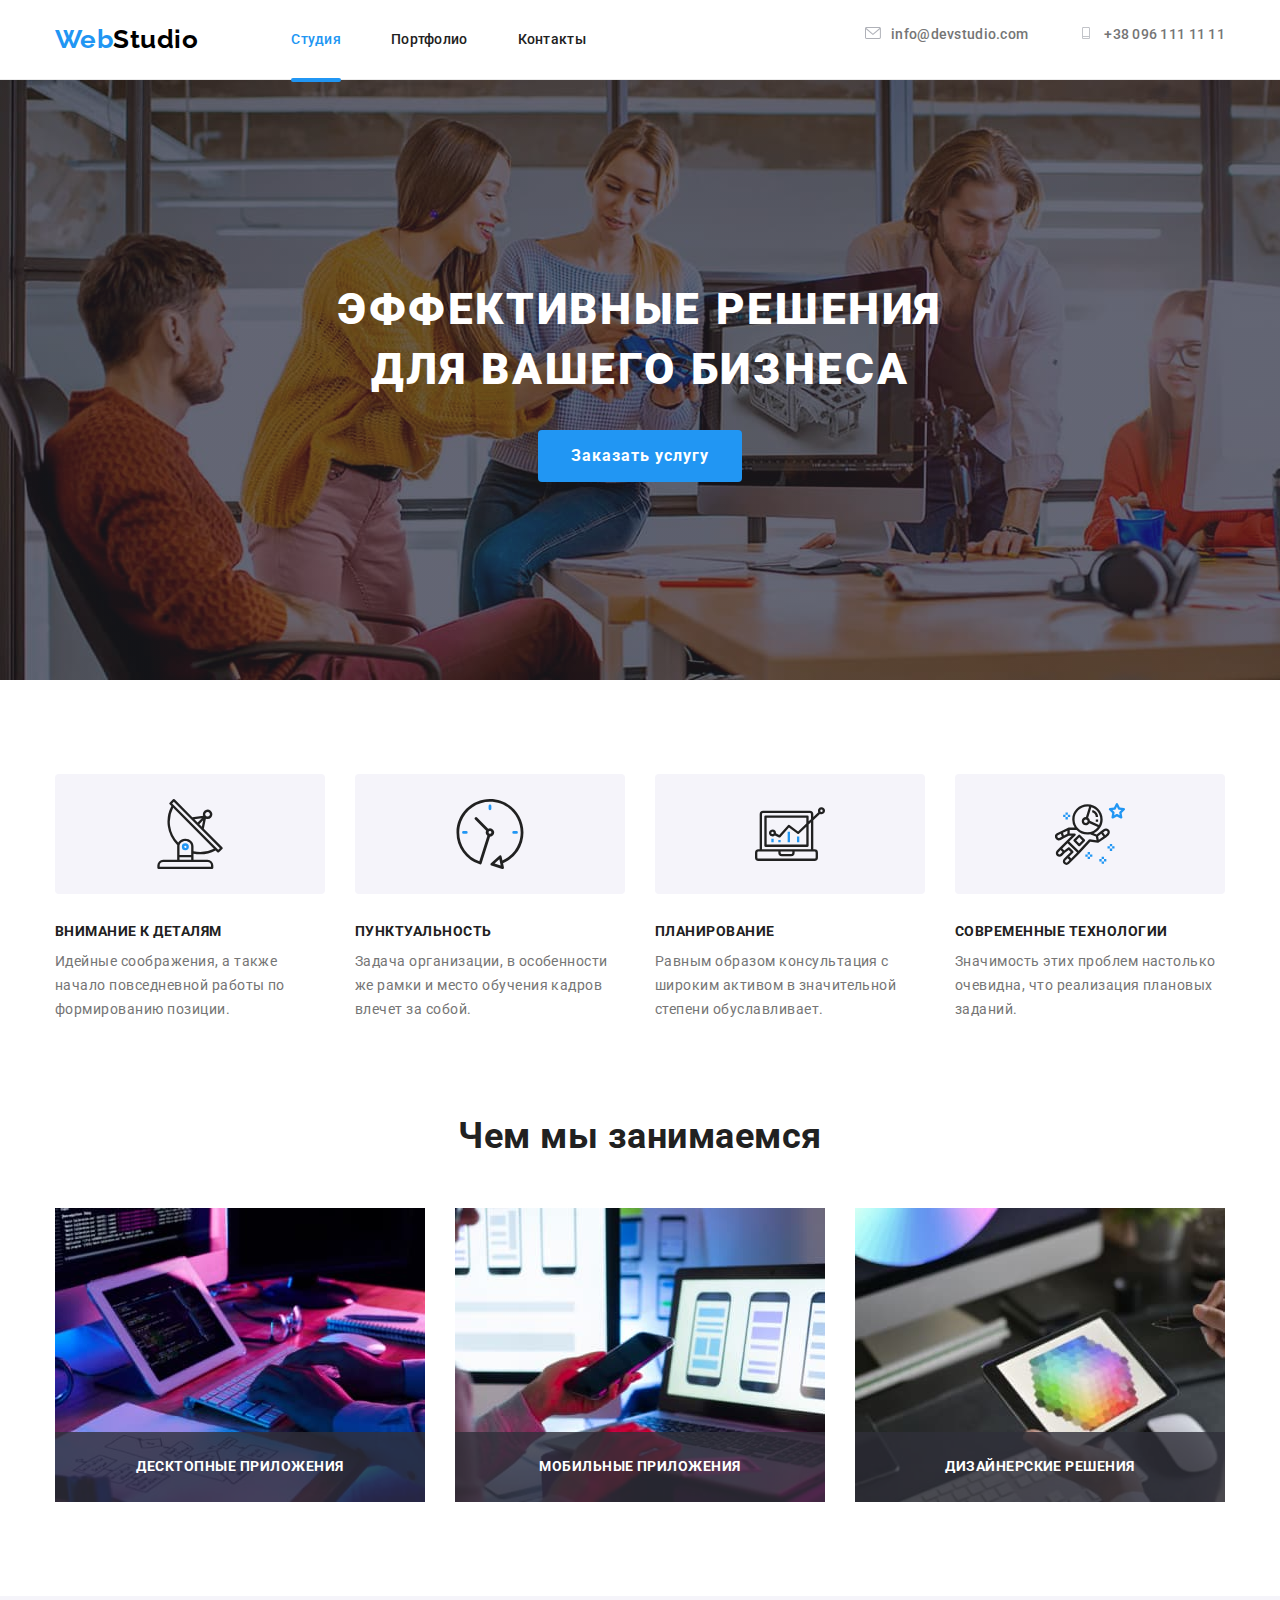
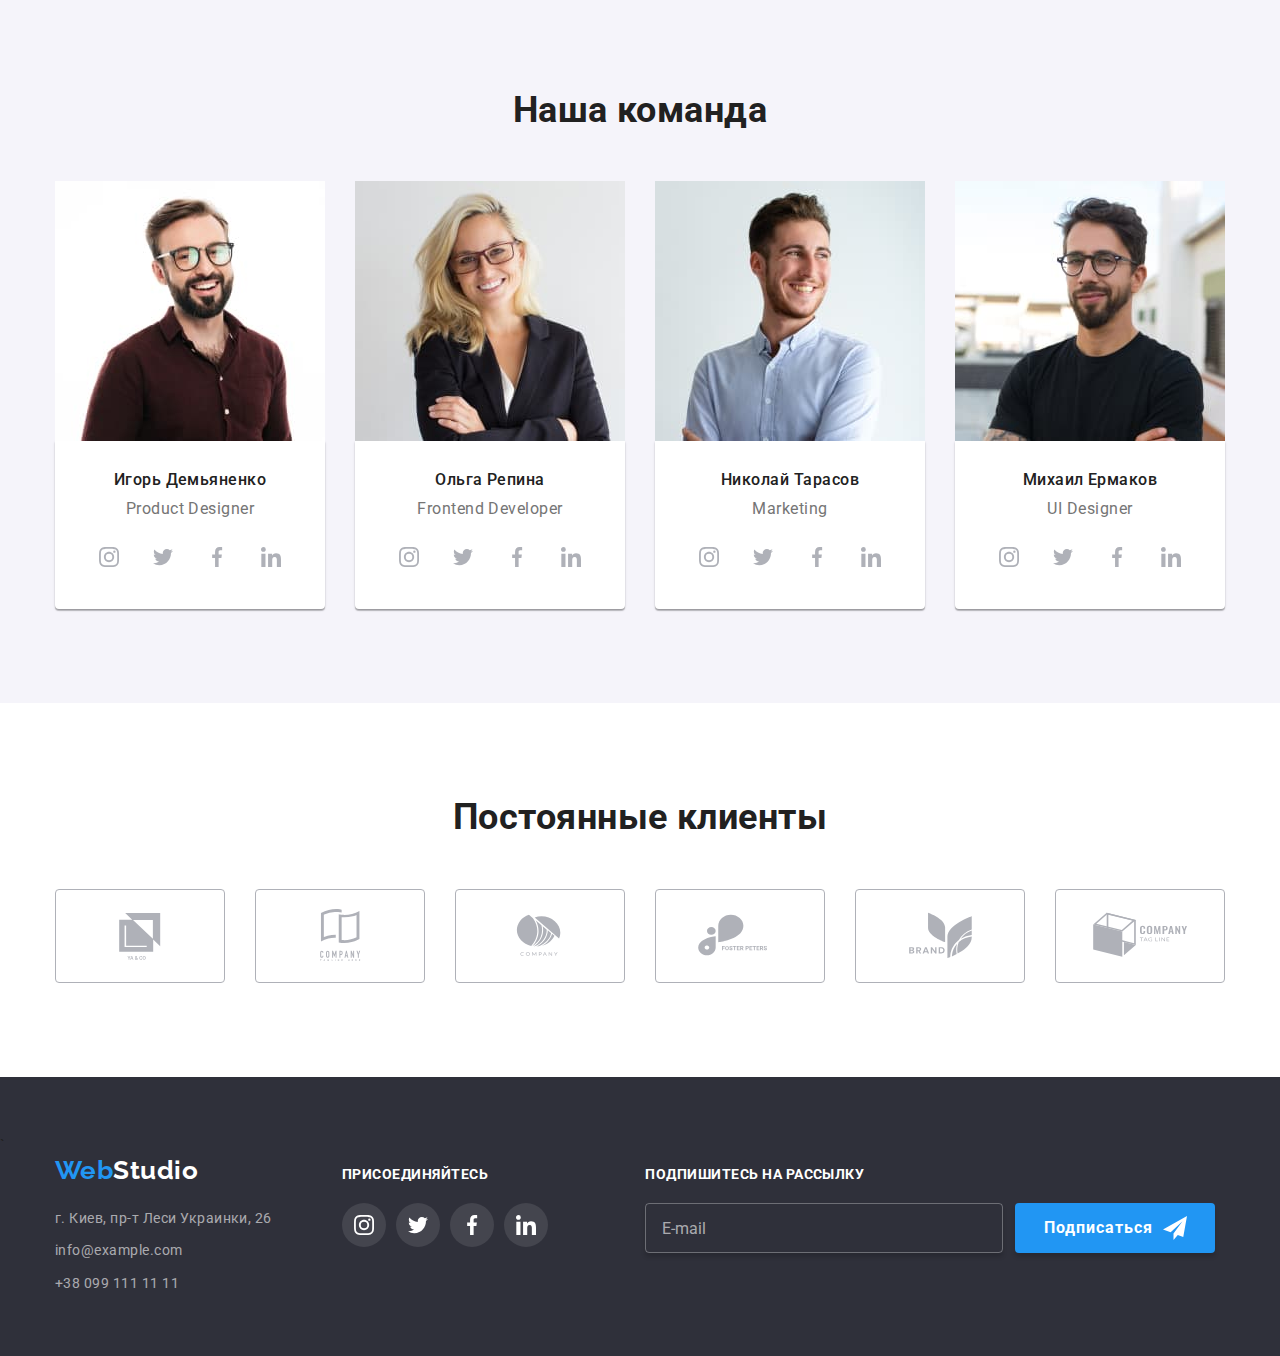
==== commit c8011a77: "Update index.html" ====
--- a/index.html
+++ b/index.html
@@ -223,9 +223,9 @@
 
 						<source srcset="./images/team/mobile/team-mobile2.webp 1x, ./images/team/mobile/team-mobile2@2x.webp 2x" media="(max-width: 767px)" 
 						type="images/webp">
-						<source srcset="./images/team/mobile/team-mobile2.jpg 1x, ./images/mobile/team-mobile2@2x.jpg 2x" media="(max-width: 767px)">
-
-						<img src="./images/team/team2.jpg" alt="Девушка в пиджаке">
+						<source srcset="./images/team/mobile/team-mobile2.jpg 1x, ./images/mobile/team-mobile2@2x.jpg 2x" media="(max-width: 767px)" >
+
+						<img src="./images/team/mobile/team-mobile2.jpg" alt="Девушка в пиджаке">
 					</picture>
                <div class="team__content">
                   <h3 class="team__names">Ольга Репина</h3>
@@ -253,7 +253,7 @@
 						type="images/webp">
 						<source srcset="./images/team/mobile/team-mobile3.jpg 1x, ./images/mobile/team-mobile3@2x.jpg 2x" media="(max-width: 767px)">
 
-						<img src="./images/team/team3.jpg" alt="Мужчина в голубой рубашке">
+						<img src="./images/team/mobile/team-mobile3.jpg" alt="Мужчина в голубой рубашке">
 					</picture>
                <div class="team__content">
                   <h3 class="team__names">Николай Тарасов</h3>
@@ -281,7 +281,7 @@
 						type="images/webp">
 						<source srcset="./images/team/mobile/team-mobile4.jpg 1x, ./images/mobile/team-mobile4@2x.jpg 2x" media="(max-width: 767px)">
 
-						<img src="./images/team/team4.jpg" alt="Мужчина в черной футболке">
+						<img src="./images/team/mobile/team-mobile4.jpg" alt="Мужчина в черной футболке">
 					</picture>
                <div class="team__content">
                   <h3 class="team__names">Михаил Ермаков</h3>
--- a/css/main.min.css
+++ b/css/main.min.css
@@ -1,2 +1,2 @@
-.visually-hidden{position:absolute;width:1px;height:1px;margin:-1px;border:0;padding:0;clip:rect(0 0 0 0);overflow:hidden}.list{margin:0;padding:0;list-style:none}.link{display:block;text-decoration:none}h1,h2,h3,h4,h5,h6,p{margin-top:0;margin-bottom:0}img{display:block;max-width:100%;height:auto}body{background-color:#fff;color:#212121;font-family:Roboto,sans-serif;letter-spacing:0.03em}.container{padding-left:15px;padding-right:15px}@media screen and (min-width: 480px){.container{width:480px;margin:0 auto}}@media screen and (min-width: 768px){.container{width:768px}}@media screen and (min-width: 1200px){.container{width:1200px}}.page-header{border-bottom:1px solid #ECECEC}@media screen and (max-width: 767px){.page-header{padding:10px 0px}}@media screen and (min-width: 768px){.page-header{padding-top:21px;padding-bottom:21px}}@media screen and (min-width: 1200px){.page-header{padding-top:24px;padding-bottom:24px}}@media screen and (max-width: 767px){.page-header__wrappere{display:flex;align-items:center;justify-content:space-between}}@media screen and (min-width: 768px){.page-header__wrappere{display:flex;align-items:center}}@media screen and (min-width: 768px){.page-header__nav{display:flex;align-items:center}}.page-header__logo{margin-right:93px;color:#000000}.page-header__button-menu{padding:0;line-height:0;border:none;background-color:transparent;fill:#000000;cursor:pointer;transition:fill 250ms cubic-bezier(0.4, 0, 0.2, 1)}@media screen and (min-width: 768px){.page-header__button-menu{display:none}}.page-header__button-menu:hover,.page-header__button-menu:focus{fill:#2196F3}.page-header__button-menu .page-header__icon{width:40px;height:40px}.logo{font-family:Raleway,sans-serif;font-style:normal;font-weight:700;font-size:24px;line-height:1.16;text-decoration:none;transition:color 250ms cubic-bezier(0.4, 0, 0.2, 1)}.logo:hover,.logo:focus{color:#2196F3}@media screen and (min-width: 1200px){.logo{font-size:26px;line-height:1.2}}.logo__label{font-family:Raleway,sans-serif;color:#2196F3}.site-nav{display:flex;font-weight:500;font-size:14px;line-height:1.14;letter-spacing:0.02em}@media screen and (max-width: 767px){.site-nav{display:none}}.site-nav__link{display:block;text-decoration:none;color:#212121;transition:color 250ms cubic-bezier(0.4, 0, 0.2, 1)}.site-nav__link:hover,.site-nav__link:focus{color:#2196F3}.site-nav__link--current{color:#2196F3}.site-nav__item:not(:last-child){margin-right:50px}.site-nav__link--current{display:block;position:relative}.site-nav__link--current::after{content:'';display:block;position:absolute;width:100%;height:4px;background:#2196F3;border-radius:2px;left:0;bottom:-34px}@media screen and (max-width: 767px){.contacts{display:none}}@media screen and (min-width: 768px) and (max-width: 1199px){.contacts{display:flex;margin-left:auto;flex-direction:column}}@media screen and (min-width: 1200px){.contacts{display:flex;margin-left:auto}}@media screen and (min-width: 768px){.contacts__item:not(:last-child){margin-bottom:10px}}@media screen and (min-width: 1200px){.contacts__item:not(:last-child){margin-right:50px}}.contacts__link{display:block;font-weight:500;font-size:14px;line-height:1.14;letter-spacing:0.02em;text-decoration:none;color:#757575;fill:#afb1b8;transition:color 250ms cubic-bezier(0.4, 0, 0.2, 1),fill 250ms cubic-bezier(0.4, 0, 0.2, 1)}.contacts__link:hover,.contacts__link:focus{color:#2196F3;fill:#2196F3}.contacts__icon{margin-right:10px}.hero{height:400px;background-image:linear-gradient(rgba(47,48,58,0.4), rgba(47,48,58,0.4)),url("../images/header/Header-mobil.jpg");background-repeat:no-repeat;text-align:center;background-color:#2F303A;background-size:cover;margin-left:auto;margin-right:auto;padding-bottom:118px;padding-top:118px}@media screen and (max-width: 767px){.hero{max-width:480px}}@media (min-device-pixel-ratio: 2) and (max-width: 767px), (min-resolution: 192dpi) and (max-width: 767px), (min-resolution: 2dppx) and (max-width: 767px){.hero{background-image:linear-gradient(rgba(47,48,58,0.4), rgba(47,48,58,0.4)),url("../images/header/Header-mobil@2x.jpg")}}@media screen and (min-width: 768px){.hero{max-width:768px;background-image:linear-gradient(rgba(47,48,58,0.4), rgba(47,48,58,0.4)),url("../images/header/Header-tablet.jpg")}}@media (min-device-pixel-ratio: 2) and (min-width: 768px), (min-resolution: 192dpi) and (min-width: 768px), (min-resolution: 2dppx) and (min-width: 768px){.hero{background-image:linear-gradient(rgba(47,48,58,0.4), rgba(47,48,58,0.4)),url("../images/header/Header-tablet@2x.jpg")}}@media screen and (min-width: 1200px){.hero{max-width:1600px;height:600px;background-image:linear-gradient(rgba(47,48,58,0.4), rgba(47,48,58,0.4)),url("../images/header/Header-desktop.jpg");padding-top:200px;padding-bottom:200px}}@media (min-device-pixel-ratio: 2) and (min-width: 1200px), (min-resolution: 192dpi) and (min-width: 1200px), (min-resolution: 2dppx) and (min-width: 1200px){.hero{background-image:linear-gradient(rgba(47,48,58,0.4), rgba(47,48,58,0.4)),url("../images/header/Header-desktop@2x.jpg")}}.hero__title{text-align:center;margin-bottom:30px;font-weight:900;font-size:44px;line-height:1.36;letter-spacing:0.06em;text-transform:uppercase;color:#fff}@media screen and (max-width: 1199px){.hero__title{font-size:26px;font-style:normal;font-weight:900;line-height:1.76;letter-spacing:0.06em;text-align:center}}.button{font-family:Roboto,sans-serif;font-style:normal;text-align:center;cursor:pointer;border-radius:4px;border:1px solid transparent;transition:color 250ms cubic-bezier(0.4, 0, 0.2, 1),background-color 250ms cubic-bezier(0.4, 0, 0.2, 1)}.button:hover,.button:focus{background-color:#2196F3;color:#fff;box-shadow:0px 2px 2px 0px #0000001F, 0px 1px 2px 0px #00000014, 0px 3px 1px 0px #0000001A}.button--secondary{padding:6px 22px;font-weight:500;font-size:16px;line-height:1.62;text-decoration:none;color:#212121;background-color:#F5F4FA}.button--primary{font-weight:700;font-size:16px;line-height:1.87;align-items:center;letter-spacing:0.06em;color:#fff;background-color:#2196F3;padding:10px 32px;min-width:200px;transition:250ms cubic-bezier(0.4, 0, 0.2, 1)}@media screen and (max-width: 1199px){.section{padding-top:60px;padding-bottom:60px}}@media screen and (min-width: 1200px){.section{padding-top:94px;padding-bottom:94px}}@media screen and (max-width: 767px){.features__list{text-align:center}}@media screen and (min-width: 768px){.features__list{display:flex;flex-wrap:wrap;margin:-15px}}@media screen and (max-width: 767px){.features__item:not(:last-child){margin-bottom:30px}}@media screen and (min-width: 768px){.features__item{width:calc((100% - 4 * 15px) / 2);margin:15px}}@media screen and (min-width: 1200px){.features__item{width:calc((100% - 8 * 15px) / 4);margin:15px}}.features__icon{text-align:center;margin-bottom:30px;background:#F5F4FA;border-radius:4px}@media screen and (min-width: 1200px){.features__icon{width:270px;height:120px;display:flex;justify-content:center;align-items:center}}.features__title{margin-bottom:10px;font-weight:700;font-size:14px;line-height:1.14;text-transform:uppercase}.features__text{text-align:left;font-style:normal;font-size:14px;line-height:1.71;color:#757575}.work{padding-top:0}@media screen and (max-width: 1199px){.work{display:none}}.work__title{margin-bottom:50px;font-weight:bold;font-size:36px;line-height:1.16;text-align:center}.work__list{display:flex}.work__item{position:relative;display:flex}.work__item:not(:last-child){margin-right:30px}.overlay{position:absolute;display:flex;justify-content:center;align-items:center;bottom:0;width:100%;height:70px;background-color:rgba(47,48,58,0.8)}.overlay__title{font-size:14px;font-weight:700;line-height:1.14;text-transform:uppercase;color:#fff}.team{background-color:#F5F4FA}.team__title{margin-bottom:50px;font-weight:700;font-size:36px;line-height:1.16;text-align:center}@media screen and (max-width: 1199px){.team__title{font-size:28px;line-height:1.17;margin-bottom:30px}}@media screen and (min-width: 768px){.team__list{display:flex;flex-wrap:wrap;margin:-15px}}@media screen and (max-width: 767px){.team__item:not(:last-child){margin-bottom:30px}}@media screen and (min-width: 768px){.team__item{width:calc((100% - 4 * 15px) / 2);margin:15px}}@media screen and (min-width: 1200px){.team__item{width:calc((100% - 8 * 15px) / 4);margin:15px}}.team__content{padding-top:30px;padding-bottom:30px;box-shadow:0px 1px 3px rgba(0,0,0,0.12),0px 1px 1px rgba(0,0,0,0.14),0px 2px 1px rgba(0,0,0,0.2);border-radius:0px 0px 4px 4px;background-color:#fff;text-align:center}.team__names{margin-bottom:10px;font-weight:500;font-size:16px;line-height:1.18;color:#212121}.team__text{margin-bottom:16px;font-size:16px;line-height:1.18;color:#757575}.social-network{display:inline-flex;justify-content:center}.social-network__item{padding:0}.social-network__item:not(:last-child){margin-right:10px}.social-network__link{display:flex;justify-content:center;align-items:center;width:44px;height:44px;border-radius:50%;fill:#afb1b8;transition:background-color 250ms cubic-bezier(0.4, 0, 0.2, 1),fill 250ms cubic-bezier(0.4, 0, 0.2, 1)}.social-network__link:hover,.social-network__link:focus{fill:#fff;background-color:#2196F3}.social-network__icon{width:20px;height:20px}.clients__title{font-weight:700;font-size:36px;line-height:1.16;text-align:center;margin-bottom:50px}@media screen and (max-width: 1199px){.clients__title{font-size:28px;font-weight:700;line-height:1.17;margin-bottom:30px}}@media screen and (max-width: 1199px){.clients__list{display:flex;flex-wrap:wrap;margin:-15px}}@media screen and (min-width: 1200px){.clients__list{display:flex;flex-wrap:wrap;justify-content:center;margin:-15px}}.clients__link{display:flex;justify-content:center;align-items:center;border:1px solid #afb1b8;border-radius:4px;fill:#afb1b8;transition:border 250ms cubic-bezier(0.4, 0, 0.2, 1),fill 250ms cubic-bezier(0.4, 0, 0.2, 1)}.clients__link:hover,.clients__link:focus{border:1px solid #2196F3;fill:#2196F3}@media screen and (max-width: 767px){.clients__item{width:calc((100% - 4 * 15px) / 2);margin:15px}}@media screen and (min-width: 768px){.clients__item{width:calc((100% - 6 * 15px) / 3);margin:15px}}@media screen and (min-width: 1200px){.clients__item{width:calc((100% - 12 * 15px) / 6);margin:15px}}.clients__icon{min-width:170px;height:92px}.page-footer{background-color:#2F303A;padding-top:60px;padding-bottom:60px}@media screen and (max-width: 767px){.page-footer{text-align:center}}@media screen and (min-width: 768px) and (max-width: 1199px){.page-footer__wraper{display:flex;text-align:center;justify-content:space-around}}@media screen and (min-width: 1200px){.page-footer__wraper{display:inline-flex;align-items:baseline}}@media screen and (min-width: 768px) and (max-width: 1199px){.page-footer__address{display:flex;text-align:center}}@media screen and (min-width: 1200px){.page-footer__address{display:inline-flex}}@media screen and (max-width: 1199px){.page-footer__address{margin-bottom:60px}}.page-footer__logo{display:block;margin-bottom:20px;color:#fff}.page-footer__contacts--city{color:#fff}.page-footer__contacts{font-style:normal;font-size:14px;line-height:1.71;text-decoration:none;color:rgba(255,255,255,0.6);transition:color 250ms cubic-bezier(0.4, 0, 0.2, 1)}.page-footer__contacts:hover,.page-footer__contacts:focus{color:#2196F3}.page-footer__item:not(:last-child){margin-bottom:9px}@media screen and (max-width: 767px){.join{margin-bottom:60px;text-align:center}}@media screen and (max-width: 1199px){.join{padding-top:7px}}@media screen and (min-width: 1200px){.join{display:inline-flex;flex-direction:column;margin-left:70px}}.join__title{margin-bottom:20px;font-weight:700;font-size:14px;line-height:1.14;text-transform:uppercase;color:#fff}@media screen and (min-width: 768px){.join__title{display:flex}}.join__list{display:flex;justify-content:center}.join__item{padding:0}.join__item:not(:last-child){margin-right:10px}.join__link{text-align:center;padding:12px;width:44px;height:44px;background:rgba(255,255,255,0.1);border-radius:50%;transition:background-color 250ms cubic-bezier(0.4, 0, 0.2, 1)}.join__link:hover,.join__link:focus{background:#2196F3}.join__icon{width:20px;height:20px;fill:#fff}.auth{text-align:center}@media screen and (min-width: 1200px){.auth{display:inline-flex;justify-content:center;align-items:center;margin-left:93px}}@media screen and (max-width: 1199px){.auth__wrapper{display:flex;flex-direction:column}}@media screen and (min-width: 1200px){.auth__wrapper{display:flex;justify-content:center;align-items:center}}.auth__title{margin-bottom:20px;font-size:14px;font-weight:700;line-height:1.14;text-transform:uppercase;color:#fff}@media screen and (min-width: 1200px){.auth__title{text-align:left}}.auth__input{height:50px;padding-left:16px;border-radius:4px;color:#fff;background-color:transparent;box-shadow:0px 4px 4px 0px #00000026;border:1px solid #FFFFFF4D}@media screen and (max-width: 767px){.auth__input{margin-right:0;width:100%}}@media screen and (min-width: 768px){.auth__input{width:450px}}@media screen and (min-width: 1200px){.auth__input{width:358px;margin-right:12px}}.auth__input::placeholder{font-size:16px;line-height:20px;color:rgba(255,255,255,0.6)}.button--submit{display:flex;justify-content:center;align-items:center;align-self:center;height:50px;background-color:#2196F3;box-shadow:0px 4px 4px 0px #00000026;min-width:200px;font-size:16px;font-weight:700;line-height:1.87;letter-spacing:0.06em;color:#fff;transition:transform 250ms cubic-bezier(0.4, 0, 0.2, 1)}@media screen and (max-width: 1199px){.button--submit{margin-top:20px}}.button__icon{margin-left:10px}@media screen and (max-width: 767px){.filter__list{display:flex;flex-wrap:wrap;margin-bottom:40px}}@media screen and (min-width: 768px){.filter__list{display:flex;justify-content:center;margin-bottom:30px}}.filter__item{transition:box-shadow 250ms cubic-bezier(0.4, 0, 0.2, 1)}@media screen and (max-width: 767px){.filter__item:nth-child(2n+3){margin-right:8px}}.filter__item:not(:last-child){margin-right:8px}.filter__item:hover,.filter__item:focus{box-shadow:0px 3px 1px rgba(0,0,0,0.1),0px 1px 2px rgba(0,0,0,0.08),0px 2px 2px rgba(0,0,0,0.12)}@media screen and (max-width: 767px){.filter__item:nth-child(-n+3){margin-bottom:15px}}@media screen and (min-width: 768px){.cards{display:flex;flex-wrap:wrap;margin:-15px}}.cards__item{overflow:hidden;transition:box-shadow 250ms cubic-bezier(0.4, 0, 0.2, 1)}.cards__item:hover,.cards__item:focus{box-shadow:0px 1px 1px rgba(0,0,0,0.12),0px 4px 4px rgba(0,0,0,0.06),1px 4px 6px rgba(0,0,0,0.16)}@media screen and (max-width: 768px){.cards__item:not(:last-child){margin-bottom:30px}}@media screen and (min-width: 768px) and (max-width: 1199px){.cards__item{width:calc((100% - 4 * 15px) / 2);margin:15px}.cards__item:first-child .cards__content{padding-bottom:56px}}@media screen and (min-width: 1200px){.cards__item{width:calc((100% - 6 * 15px) / 3);margin:15px}}.cards__link{text-decoration:none;display:block}.cards__thumb{position:relative;overflow:hidden}.cards__overlay{display:flex;position:absolute;top:0;left:0;width:100%;height:100%;opacity:0;transform:translateY(100%);transition:transform 250ms cubic-bezier(0.4, 0, 0.2, 1);background-color:#2196F3}.cards__link:hover .cards__overlay,.cards__link:focus .cards__overlay{transform:translateY(0);opacity:1}.cards__alert{padding:63px 24px;color:#fff;font-size:18px;line-height:1.56}.cards__content{padding:20px 24px;border:1px solid #EEEEEE}.cards__title{margin-bottom:4px;font-weight:700;font-size:18px;line-height:2.0;letter-spacing:0.06em;color:#212121}.cards__text{font-size:16px;line-height:1.87;color:#757575}.form{display:inline-flex;flex-direction:column}.form__text{font-size:20px;font-weight:700;line-height:1.15;text-align:center;margin-bottom:12px}.form__label{text-align:left;margin-bottom:10px;font-size:12px;line-height:14px;letter-spacing:0.01em;color:#757575}.form__input--wrapper{display:block;position:relative;margin-top:4px}.form__input{padding-left:42px;height:40px;width:100%;border-radius:4px;border:1px solid #21212133;transition:border 250ms cubic-bezier(0.4, 0, 0.2, 1)}.form__input:focus{outline:none;border:1px solid #2196F3}.form__icon{position:absolute;top:50%;left:15px;transform:translateY(-50%);fill:#212121;transition:fill 250ms cubic-bezier(0.4, 0, 0.2, 1)}.form__input:focus+.form__icon{fill:#2196F3}.form__textarea{margin-top:4px;margin-bottom:20px;padding:12px 16px;height:120px;width:100%;border-radius:4px;border:1px solid #21212133;resize:none}.form__textarea:focus{outline:none;border:1px solid #2196F3}.form__textarea::placeholder{font-size:12px;line-height:14px;letter-spacing:0.01em;color:rgba(117,117,117,0.5)}.form__check--input{position:absolute;width:1px;height:1px;margin:-1px;border:0;padding:0;clip:rect(0 0 0 0);overflow:hidden}.form__check--label{color:#757575}@media screen and (max-width: 1199px){.form__check--label{font-size:12px;line-height:1.16;margin-bottom:31px;display:flex;align-items:center}}@media screen and (min-width: 1200px){.form__check--label{font-size:14px;line-height:1.17;text-align:center;margin-bottom:30px}}.form__check--label::before{margin-right:5px;vertical-align:middle;display:inline-block;content:"";height:15px;width:16px;border-radius:4px;border:2px solid #212121;transition:250ms cubic-bezier(0.4, 0, 0.2, 1);cursor:pointer}@media screen and (min-width: 1200px){.form__check--label::before{margin-right:7px}}.form__check--input:checked ~ .form__check--label::before{background-color:#2196F3;border-color:#2196F3;background-image:url("../images/icon check.svg");background-size:contain;background-origin:border-box}.form__link{color:#2094f3}@media screen and (max-width: 1199px){.form__link{margin-left:2px}}.backdrop{position:fixed;perspective:500px;top:0;left:0;width:100%;height:100%;opacity:1;transition:opacity 250ms cubic-bezier(0.4, 0, 0.2, 1);background-color:rgba(0,0,0,0.2);overflow-y:scroll;z-index:99}@media screen and (max-width: 1199px){.backdrop{padding-top:94px;padding-bottom:94px}}.is-hidden{visibility:hidden;opacity:0;pointer-events:none;visibility:visible}.modal{padding:40px;border-radius:4px;background-color:#fff;box-shadow:0px 2px 1px 0px #00000033, 0px 1px 1px 0px #00000024, 0px 1px 3px 0px #0000001F}@media screen and (max-width: 1199px){.modal{text-align:center;position:relative;max-width:450px;max-height:650;margin:auto}}@media screen and (min-width: 1200px){.modal{max-width:528px;min-height:581px;display:inline-flex;align-items:center;justify-content:center;position:absolute;top:50%;left:50%;transform:translate(-50%, -50%)}}.button-modal{position:absolute;top:8px;right:8px;width:30px;height:30px;border:1px solid #0000001A;background-color:transparent;fill:#000000;text-align:center;align-items:center;cursor:pointer;border-radius:50%;padding:0;transition:fill 250ms cubic-bezier(0.4, 0, 0.2, 1)}.button-modal:hover,.button-modal:focus{fill:#2196F3}.mobile{position:fixed;top:0;left:0;width:100%;height:100%;display:flex;z-index:99;overflow-y:scroll;opacity:1;background-color:#fff}@media screen and (min-width: 768px){.mobile{display:none}}.is-open{visibility:hidden;opacity:0;visibility:visible;pointer-events:none}.mobile__container{max-width:480px;max-height:796px;display:flex;flex-direction:column;padding-top:10px;padding-bottom:48px;padding-left:25px}.mobile__button-close{display:flex;margin-left:auto;line-height:0;border:none;background-color:transparent;fill:#000000;cursor:pointer;padding:0;transition:fill 250ms cubic-bezier(0.4, 0, 0.2, 1)}.mobile__button-close:hover,.mobile__button-close:focus{fill:#2196F3}.mobile__button-close .mobile__icon{width:40px;height:40px}.mobile__item:first-child{margin-bottom:36px}.mobile__item:nth-child(2){margin-bottom:32px}.class{display:flex;flex-direction:column}.mobile__link{font-size:40px;font-weight:500;line-height:1.17;letter-spacing:0.02em;text-align:left;color:#212121}.mobile__link:hover,.mobile__link:focus{color:#2196F3}.current{color:#2196F3}.mobile-contacts{margin-top:auto}.mobile-contacts__item:first-child{margin-bottom:32px}.mobile-contacts__item:last-child{margin-bottom:64px}.mobile-contacts__link{font-size:24px;font-weight:500;line-height:1.16;letter-spacing:0.02em;text-align:left;color:#757575}.mobile-contacts__link:hover,.mobile-contacts__link:focus{color:#2196F3;font-size:34px;line-height:1.17}.mobile-network{display:inline-flex;flex-wrap:wrap}.mobile-network__item:not(:last-child){border-right:solid 1px rgba(33,33,33,0.2);color:#757575;margin-right:10px}.mobile-network__item:not(:last-child) .mobile-network__link{margin-right:10px}.mobile-network__link{font-size:18px;font-weight:500;line-height:1.22;letter-spacing:0.02em;color:#2196F3}
+.visually-hidden{position:absolute;width:1px;height:1px;margin:-1px;border:0;padding:0;clip:rect(0 0 0 0);overflow:hidden}.list{margin:0;padding:0;list-style:none}.link{display:block;text-decoration:none}h1,h2,h3,h4,h5,h6,p{margin-top:0;margin-bottom:0}img{display:block;max-width:100%;height:auto}body{background-color:#fff;color:#212121;font-family:Roboto,sans-serif;letter-spacing:0.03em}.container{padding-left:15px;padding-right:15px}@media screen and (min-width: 480px){.container{width:480px;margin:0 auto}}@media screen and (min-width: 768px){.container{width:768px}}@media screen and (min-width: 1200px){.container{width:1200px}}.page-header{border-bottom:1px solid #ECECEC}@media screen and (max-width: 767px){.page-header{padding:10px 0px}}@media screen and (min-width: 768px){.page-header{padding-top:21px;padding-bottom:21px}}@media screen and (min-width: 1200px){.page-header{padding-top:24px;padding-bottom:24px}}@media screen and (max-width: 767px){.page-header__wrappere{display:flex;align-items:center;justify-content:space-between}}@media screen and (min-width: 768px){.page-header__wrappere{display:flex;align-items:center}}@media screen and (min-width: 768px){.page-header__nav{display:flex;align-items:center}}.page-header__logo{margin-right:93px;color:#000000}.page-header__button-menu{padding:0;line-height:0;border:none;background-color:transparent;fill:#000000;cursor:pointer;transition:fill 250ms cubic-bezier(0.4, 0, 0.2, 1)}@media screen and (min-width: 768px){.page-header__button-menu{display:none}}.page-header__button-menu:hover,.page-header__button-menu:focus{fill:#2196F3}.page-header__button-menu .page-header__icon{width:40px;height:40px}.logo{font-family:Raleway,sans-serif;font-style:normal;font-weight:700;font-size:24px;line-height:1.16;text-decoration:none;transition:color 250ms cubic-bezier(0.4, 0, 0.2, 1)}.logo:hover,.logo:focus{color:#2196F3}@media screen and (min-width: 1200px){.logo{font-size:26px;line-height:1.2}}.logo__label{font-family:Raleway,sans-serif;color:#2196F3}.site-nav{display:flex;font-weight:500;font-size:14px;line-height:1.14;letter-spacing:0.02em}@media screen and (max-width: 767px){.site-nav{display:none}}.site-nav__link{display:block;text-decoration:none;color:#212121;transition:color 250ms cubic-bezier(0.4, 0, 0.2, 1)}.site-nav__link:hover,.site-nav__link:focus{color:#2196F3}.site-nav__link--current{color:#2196F3}.site-nav__item:not(:last-child){margin-right:50px}.site-nav__link--current{display:block;position:relative}.site-nav__link--current::after{content:'';display:block;position:absolute;width:100%;height:4px;background:#2196F3;border-radius:2px;left:0;bottom:-34px}@media screen and (max-width: 767px){.contacts{display:none}}@media screen and (min-width: 768px) and (max-width: 1199px){.contacts{display:flex;margin-left:auto;flex-direction:column}}@media screen and (min-width: 1200px){.contacts{display:flex;margin-left:auto}}@media screen and (min-width: 768px){.contacts__item:not(:last-child){margin-bottom:10px}}@media screen and (min-width: 1200px){.contacts__item:not(:last-child){margin-right:50px}}.contacts__link{display:block;font-weight:500;font-size:14px;line-height:1.14;letter-spacing:0.02em;text-decoration:none;color:#757575;fill:#afb1b8;transition:color 250ms cubic-bezier(0.4, 0, 0.2, 1),fill 250ms cubic-bezier(0.4, 0, 0.2, 1)}.contacts__link:hover,.contacts__link:focus{color:#2196F3;fill:#2196F3}.contacts__icon{margin-right:10px}.hero{height:400px;background-image:linear-gradient(rgba(47,48,58,0.4), rgba(47,48,58,0.4)),url("../images/header/Header-mobil.jpg");background-repeat:no-repeat;text-align:center;background-color:#2F303A;background-size:cover;margin-left:auto;margin-right:auto;padding-bottom:118px;padding-top:118px}@media screen and (max-width: 767px){.hero{max-width:480px}}@media (min-device-pixel-ratio: 2) and (max-width: 767px), (min-resolution: 192dpi) and (max-width: 767px), (min-resolution: 2dppx) and (max-width: 767px){.hero{background-image:linear-gradient(rgba(47,48,58,0.4), rgba(47,48,58,0.4)),url("../images/header/Header-mobil@2x.jpg")}}@media screen and (min-width: 768px){.hero{max-width:768px;background-image:linear-gradient(rgba(47,48,58,0.4), rgba(47,48,58,0.4)),url("../images/header/Header-tablet.jpg")}}@media (min-device-pixel-ratio: 2) and (min-width: 768px), (min-resolution: 192dpi) and (min-width: 768px), (min-resolution: 2dppx) and (min-width: 768px){.hero{background-image:linear-gradient(rgba(47,48,58,0.4), rgba(47,48,58,0.4)),url("../images/header/Header-tablet@2x.jpg")}}@media screen and (min-width: 1200px){.hero{max-width:1600px;height:600px;background-image:linear-gradient(rgba(47,48,58,0.4), rgba(47,48,58,0.4)),url("../images/header/header-desktop.jpg");padding-top:200px;padding-bottom:200px}}@media (min-device-pixel-ratio: 2) and (min-width: 1200px), (min-resolution: 192dpi) and (min-width: 1200px), (min-resolution: 2dppx) and (min-width: 1200px){.hero{background-image:linear-gradient(rgba(47,48,58,0.4), rgba(47,48,58,0.4)),url("../images/header/header-desktop@2x.jpg")}}.hero__title{text-align:center;margin-bottom:30px;font-weight:900;font-size:44px;line-height:1.36;letter-spacing:0.06em;text-transform:uppercase;color:#fff}@media screen and (max-width: 1199px){.hero__title{font-size:26px;font-style:normal;font-weight:900;line-height:1.76;letter-spacing:0.06em;text-align:center}}.button{font-family:Roboto,sans-serif;font-style:normal;text-align:center;cursor:pointer;border-radius:4px;border:1px solid transparent;transition:color 250ms cubic-bezier(0.4, 0, 0.2, 1),background-color 250ms cubic-bezier(0.4, 0, 0.2, 1)}.button:hover,.button:focus{background-color:#2196F3;color:#fff;box-shadow:0px 2px 2px 0px #0000001F, 0px 1px 2px 0px #00000014, 0px 3px 1px 0px #0000001A}.button--secondary{padding:6px 22px;font-weight:500;font-size:16px;line-height:1.62;text-decoration:none;color:#212121;background-color:#F5F4FA}.button--primary{font-weight:700;font-size:16px;line-height:1.87;align-items:center;letter-spacing:0.06em;color:#fff;background-color:#2196F3;padding:10px 32px;min-width:200px;transition:250ms cubic-bezier(0.4, 0, 0.2, 1)}@media screen and (max-width: 1199px){.section{padding-top:60px;padding-bottom:60px}}@media screen and (min-width: 1200px){.section{padding-top:94px;padding-bottom:94px}}@media screen and (max-width: 767px){.features__list{text-align:center}}@media screen and (min-width: 768px){.features__list{display:flex;flex-wrap:wrap;margin:-15px}}@media screen and (max-width: 767px){.features__item:not(:last-child){margin-bottom:30px}}@media screen and (min-width: 768px){.features__item{width:calc((100% - 4 * 15px) / 2);margin:15px}}@media screen and (min-width: 1200px){.features__item{width:calc((100% - 8 * 15px) / 4);margin:15px}}.features__icon{text-align:center;margin-bottom:30px;background:#F5F4FA;border-radius:4px}@media screen and (min-width: 1200px){.features__icon{width:270px;height:120px;display:flex;justify-content:center;align-items:center}}.features__title{margin-bottom:10px;font-weight:700;font-size:14px;line-height:1.14;text-transform:uppercase}.features__text{text-align:left;font-style:normal;font-size:14px;line-height:1.71;color:#757575}.work{padding-top:0}@media screen and (max-width: 1199px){.work{display:none}}.work__title{margin-bottom:50px;font-weight:bold;font-size:36px;line-height:1.16;text-align:center}.work__list{display:flex}.work__item{position:relative;display:flex}.work__item:not(:last-child){margin-right:30px}.overlay{position:absolute;display:flex;justify-content:center;align-items:center;bottom:0;width:100%;height:70px;background-color:rgba(47,48,58,0.8)}.overlay__title{font-size:14px;font-weight:700;line-height:1.14;text-transform:uppercase;color:#fff}.team{background-color:#F5F4FA}.team__title{margin-bottom:50px;font-weight:700;font-size:36px;line-height:1.16;text-align:center}@media screen and (max-width: 1199px){.team__title{font-size:28px;line-height:1.17;margin-bottom:30px}}@media screen and (min-width: 768px){.team__list{display:flex;flex-wrap:wrap;margin:-15px}}@media screen and (max-width: 767px){.team__item:not(:last-child){margin-bottom:30px}}@media screen and (min-width: 768px){.team__item{width:calc((100% - 4 * 15px) / 2);margin:15px}}@media screen and (min-width: 1200px){.team__item{width:calc((100% - 8 * 15px) / 4);margin:15px}}.team__content{padding-top:30px;padding-bottom:30px;box-shadow:0px 1px 3px rgba(0,0,0,0.12),0px 1px 1px rgba(0,0,0,0.14),0px 2px 1px rgba(0,0,0,0.2);border-radius:0px 0px 4px 4px;background-color:#fff;text-align:center}.team__names{margin-bottom:10px;font-weight:500;font-size:16px;line-height:1.18;color:#212121}.team__text{margin-bottom:16px;font-size:16px;line-height:1.18;color:#757575}.social-network{display:inline-flex;justify-content:center}.social-network__item{padding:0}.social-network__item:not(:last-child){margin-right:10px}.social-network__link{display:flex;justify-content:center;align-items:center;width:44px;height:44px;border-radius:50%;fill:#afb1b8;transition:background-color 250ms cubic-bezier(0.4, 0, 0.2, 1),fill 250ms cubic-bezier(0.4, 0, 0.2, 1)}.social-network__link:hover,.social-network__link:focus{fill:#fff;background-color:#2196F3}.social-network__icon{width:20px;height:20px}.clients__title{font-weight:700;font-size:36px;line-height:1.16;text-align:center;margin-bottom:50px}@media screen and (max-width: 1199px){.clients__title{font-size:28px;font-weight:700;line-height:1.17;margin-bottom:30px}}@media screen and (max-width: 1199px){.clients__list{display:flex;flex-wrap:wrap;margin:-15px}}@media screen and (min-width: 1200px){.clients__list{display:flex;flex-wrap:wrap;justify-content:center;margin:-15px}}.clients__link{display:flex;justify-content:center;align-items:center;border:1px solid #afb1b8;border-radius:4px;fill:#afb1b8;transition:border 250ms cubic-bezier(0.4, 0, 0.2, 1),fill 250ms cubic-bezier(0.4, 0, 0.2, 1)}.clients__link:hover,.clients__link:focus{border:1px solid #2196F3;fill:#2196F3}@media screen and (max-width: 767px){.clients__item{width:calc((100% - 4 * 15px) / 2);margin:15px}}@media screen and (min-width: 768px){.clients__item{width:calc((100% - 6 * 15px) / 3);margin:15px}}@media screen and (min-width: 1200px){.clients__item{width:calc((100% - 12 * 15px) / 6);margin:15px}}.clients__icon{min-width:170px;height:92px}.page-footer{background-color:#2F303A;padding-top:60px;padding-bottom:60px}@media screen and (max-width: 767px){.page-footer{text-align:center}}@media screen and (min-width: 768px) and (max-width: 1199px){.page-footer__wraper{display:flex;text-align:center;justify-content:space-around}}@media screen and (min-width: 1200px){.page-footer__wraper{display:inline-flex;align-items:baseline}}@media screen and (min-width: 768px) and (max-width: 1199px){.page-footer__address{display:flex;text-align:center}}@media screen and (min-width: 1200px){.page-footer__address{display:inline-flex}}@media screen and (max-width: 1199px){.page-footer__address{margin-bottom:60px}}.page-footer__logo{display:block;margin-bottom:20px;color:#fff}.page-footer__contacts--city{color:#fff}.page-footer__contacts{font-style:normal;font-size:14px;line-height:1.71;text-decoration:none;color:rgba(255,255,255,0.6);transition:color 250ms cubic-bezier(0.4, 0, 0.2, 1)}.page-footer__contacts:hover,.page-footer__contacts:focus{color:#2196F3}.page-footer__item:not(:last-child){margin-bottom:9px}@media screen and (max-width: 767px){.join{margin-bottom:60px;text-align:center}}@media screen and (max-width: 1199px){.join{padding-top:7px}}@media screen and (min-width: 1200px){.join{display:inline-flex;flex-direction:column;margin-left:70px}}.join__title{margin-bottom:20px;font-weight:700;font-size:14px;line-height:1.14;text-transform:uppercase;color:#fff}@media screen and (min-width: 768px){.join__title{display:flex}}.join__list{display:flex;justify-content:center}.join__item{padding:0}.join__item:not(:last-child){margin-right:10px}.join__link{text-align:center;padding:12px;width:44px;height:44px;background:rgba(255,255,255,0.1);border-radius:50%;transition:background-color 250ms cubic-bezier(0.4, 0, 0.2, 1)}.join__link:hover,.join__link:focus{background:#2196F3}.join__icon{width:20px;height:20px;fill:#fff}.auth{text-align:center}@media screen and (min-width: 1200px){.auth{display:inline-flex;justify-content:center;align-items:center;margin-left:93px}}@media screen and (max-width: 1199px){.auth__wrapper{display:flex;flex-direction:column}}@media screen and (min-width: 1200px){.auth__wrapper{display:flex;justify-content:center;align-items:center}}.auth__title{margin-bottom:20px;font-size:14px;font-weight:700;line-height:1.14;text-transform:uppercase;color:#fff}@media screen and (min-width: 1200px){.auth__title{text-align:left}}.auth__input{height:50px;padding-left:16px;border-radius:4px;color:#fff;background-color:transparent;box-shadow:0px 4px 4px 0px #00000026;border:1px solid #FFFFFF4D}@media screen and (max-width: 767px){.auth__input{margin-right:0;width:100%}}@media screen and (min-width: 768px){.auth__input{width:450px}}@media screen and (min-width: 1200px){.auth__input{width:358px;margin-right:12px}}.auth__input::placeholder{font-size:16px;line-height:20px;color:rgba(255,255,255,0.6)}.button--submit{display:flex;justify-content:center;align-items:center;align-self:center;height:50px;background-color:#2196F3;box-shadow:0px 4px 4px 0px #00000026;min-width:200px;font-size:16px;font-weight:700;line-height:1.87;letter-spacing:0.06em;color:#fff;transition:transform 250ms cubic-bezier(0.4, 0, 0.2, 1)}@media screen and (max-width: 1199px){.button--submit{margin-top:20px}}.button__icon{margin-left:10px}@media screen and (max-width: 767px){.filter__list{display:flex;flex-wrap:wrap;margin-bottom:40px}}@media screen and (min-width: 768px){.filter__list{display:flex;justify-content:center;margin-bottom:30px}}.filter__item{transition:box-shadow 250ms cubic-bezier(0.4, 0, 0.2, 1)}@media screen and (max-width: 767px){.filter__item:nth-child(2n+3){margin-right:8px}}.filter__item:not(:last-child){margin-right:8px}.filter__item:hover,.filter__item:focus{box-shadow:0px 3px 1px rgba(0,0,0,0.1),0px 1px 2px rgba(0,0,0,0.08),0px 2px 2px rgba(0,0,0,0.12)}@media screen and (max-width: 767px){.filter__item:nth-child(-n+3){margin-bottom:15px}}@media screen and (min-width: 768px){.cards{display:flex;flex-wrap:wrap;margin:-15px}}.cards__item{overflow:hidden;transition:box-shadow 250ms cubic-bezier(0.4, 0, 0.2, 1)}.cards__item:hover,.cards__item:focus{box-shadow:0px 1px 1px rgba(0,0,0,0.12),0px 4px 4px rgba(0,0,0,0.06),1px 4px 6px rgba(0,0,0,0.16)}@media screen and (max-width: 768px){.cards__item:not(:last-child){margin-bottom:30px}}@media screen and (min-width: 768px) and (max-width: 1199px){.cards__item{width:calc((100% - 4 * 15px) / 2);margin:15px}.cards__item:first-child .cards__content{padding-bottom:56px}}@media screen and (min-width: 1200px){.cards__item{width:calc((100% - 6 * 15px) / 3);margin:15px}}.cards__link{text-decoration:none;display:block}.cards__thumb{position:relative;overflow:hidden}.cards__overlay{display:flex;position:absolute;top:0;left:0;width:100%;height:100%;opacity:0;transform:translateY(100%);transition:transform 250ms cubic-bezier(0.4, 0, 0.2, 1);background-color:#2196F3}.cards__link:hover .cards__overlay,.cards__link:focus .cards__overlay{transform:translateY(0);opacity:1}.cards__alert{padding:63px 24px;color:#fff;font-size:18px;line-height:1.56}.cards__content{padding:20px 24px;border:1px solid #EEEEEE}.cards__title{margin-bottom:4px;font-weight:700;font-size:18px;line-height:2.0;letter-spacing:0.06em;color:#212121}.cards__text{font-size:16px;line-height:1.87;color:#757575}.form{display:inline-flex;flex-direction:column}.form__text{font-size:20px;font-weight:700;line-height:1.15;text-align:center;margin-bottom:12px}.form__label{text-align:left;margin-bottom:10px;font-size:12px;line-height:14px;letter-spacing:0.01em;color:#757575}.form__input--wrapper{display:block;position:relative;margin-top:4px}.form__input{padding-left:42px;height:40px;width:100%;border-radius:4px;border:1px solid #21212133;transition:border 250ms cubic-bezier(0.4, 0, 0.2, 1)}.form__input:focus{outline:none;border:1px solid #2196F3}.form__icon{position:absolute;top:50%;left:15px;transform:translateY(-50%);fill:#212121;transition:fill 250ms cubic-bezier(0.4, 0, 0.2, 1)}.form__input:focus+.form__icon{fill:#2196F3}.form__textarea{margin-top:4px;margin-bottom:20px;padding:12px 16px;height:120px;width:100%;border-radius:4px;border:1px solid #21212133;resize:none}.form__textarea:focus{outline:none;border:1px solid #2196F3}.form__textarea::placeholder{font-size:12px;line-height:14px;letter-spacing:0.01em;color:rgba(117,117,117,0.5)}.form__check--input{position:absolute;width:1px;height:1px;margin:-1px;border:0;padding:0;clip:rect(0 0 0 0);overflow:hidden}.form__check--label{color:#757575}@media screen and (max-width: 1199px){.form__check--label{font-size:12px;line-height:1.16;margin-bottom:31px;display:flex;align-items:center}}@media screen and (min-width: 1200px){.form__check--label{font-size:14px;line-height:1.17;text-align:center;margin-bottom:30px}}.form__check--label::before{margin-right:5px;vertical-align:middle;display:inline-block;content:"";height:15px;width:16px;border-radius:4px;border:2px solid #212121;transition:250ms cubic-bezier(0.4, 0, 0.2, 1);cursor:pointer}@media screen and (min-width: 1200px){.form__check--label::before{margin-right:7px}}.form__check--input:checked ~ .form__check--label::before{background-color:#2196F3;border-color:#2196F3;background-image:url("../images/icon check.svg");background-size:contain;background-origin:border-box}.form__link{color:#2094f3}@media screen and (max-width: 1199px){.form__link{margin-left:2px}}.backdrop{position:fixed;perspective:500px;top:0;left:0;width:100%;height:100%;opacity:1;transition:opacity 250ms cubic-bezier(0.4, 0, 0.2, 1);background-color:rgba(0,0,0,0.2);overflow-y:scroll;z-index:99}@media screen and (max-width: 1199px){.backdrop{padding-top:94px;padding-bottom:94px}}.is-hidden{visibility:hidden;opacity:0;pointer-events:none;visibility:visible}.modal{padding:40px;border-radius:4px;background-color:#fff;box-shadow:0px 2px 1px 0px #00000033, 0px 1px 1px 0px #00000024, 0px 1px 3px 0px #0000001F}@media screen and (max-width: 1199px){.modal{text-align:center;position:relative;max-width:450px;max-height:650;margin:auto}}@media screen and (min-width: 1200px){.modal{max-width:528px;min-height:581px;display:inline-flex;align-items:center;justify-content:center;position:absolute;top:50%;left:50%;transform:translate(-50%, -50%)}}.button-modal{position:absolute;top:8px;right:8px;width:30px;height:30px;border:1px solid #0000001A;background-color:transparent;fill:#000000;text-align:center;align-items:center;cursor:pointer;border-radius:50%;padding:0;transition:fill 250ms cubic-bezier(0.4, 0, 0.2, 1)}.button-modal:hover,.button-modal:focus{fill:#2196F3}.mobile{position:fixed;top:0;left:0;width:100%;height:100%;display:flex;z-index:99;overflow-y:scroll;opacity:1;background-color:#fff}@media screen and (min-width: 768px){.mobile{display:none}}.is-open{visibility:hidden;opacity:0;visibility:visible;pointer-events:none}.mobile__container{max-width:480px;max-height:796px;display:flex;flex-direction:column;padding-top:10px;padding-bottom:48px;padding-left:25px}.mobile__button-close{display:flex;margin-left:auto;line-height:0;border:none;background-color:transparent;fill:#000000;cursor:pointer;padding:0;transition:fill 250ms cubic-bezier(0.4, 0, 0.2, 1)}.mobile__button-close:hover,.mobile__button-close:focus{fill:#2196F3}.mobile__button-close .mobile__icon{width:40px;height:40px}.mobile__item:first-child{margin-bottom:36px}.mobile__item:nth-child(2){margin-bottom:32px}.class{display:flex;flex-direction:column}.mobile__link{font-size:40px;font-weight:500;line-height:1.17;letter-spacing:0.02em;text-align:left;color:#212121}.mobile__link:hover,.mobile__link:focus{color:#2196F3}.current{color:#2196F3}.mobile-contacts{margin-top:auto}.mobile-contacts__item:first-child{margin-bottom:32px}.mobile-contacts__item:last-child{margin-bottom:64px}.mobile-contacts__link{font-size:24px;font-weight:500;line-height:1.16;letter-spacing:0.02em;text-align:left;color:#757575}.mobile-contacts__link:hover,.mobile-contacts__link:focus{color:#2196F3;font-size:34px;line-height:1.17}.mobile-network{display:inline-flex;flex-wrap:wrap}.mobile-network__item:not(:last-child){border-right:solid 1px rgba(33,33,33,0.2);color:#757575;margin-right:10px}.mobile-network__item:not(:last-child) .mobile-network__link{margin-right:10px}.mobile-network__link{font-size:18px;font-weight:500;line-height:1.22;letter-spacing:0.02em;color:#2196F3}
 /*# sourceMappingURL=main.min.css.map */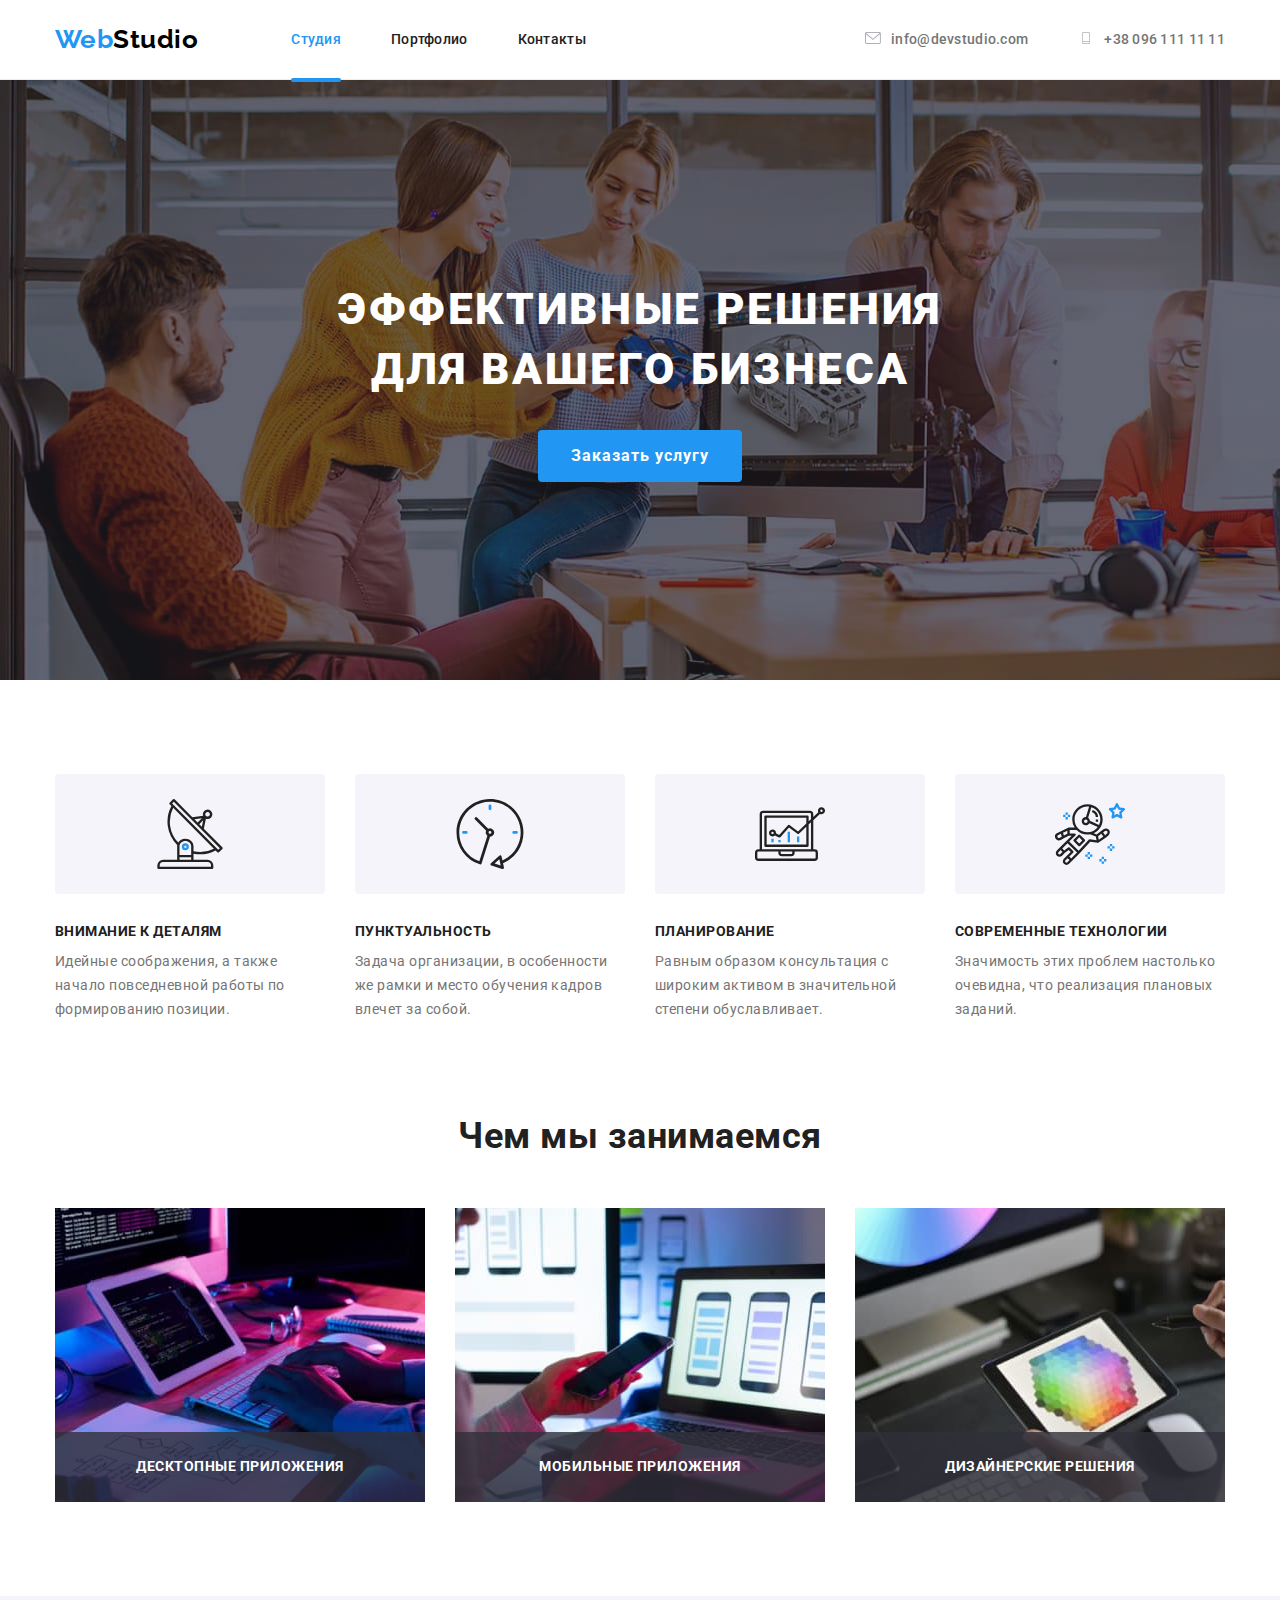
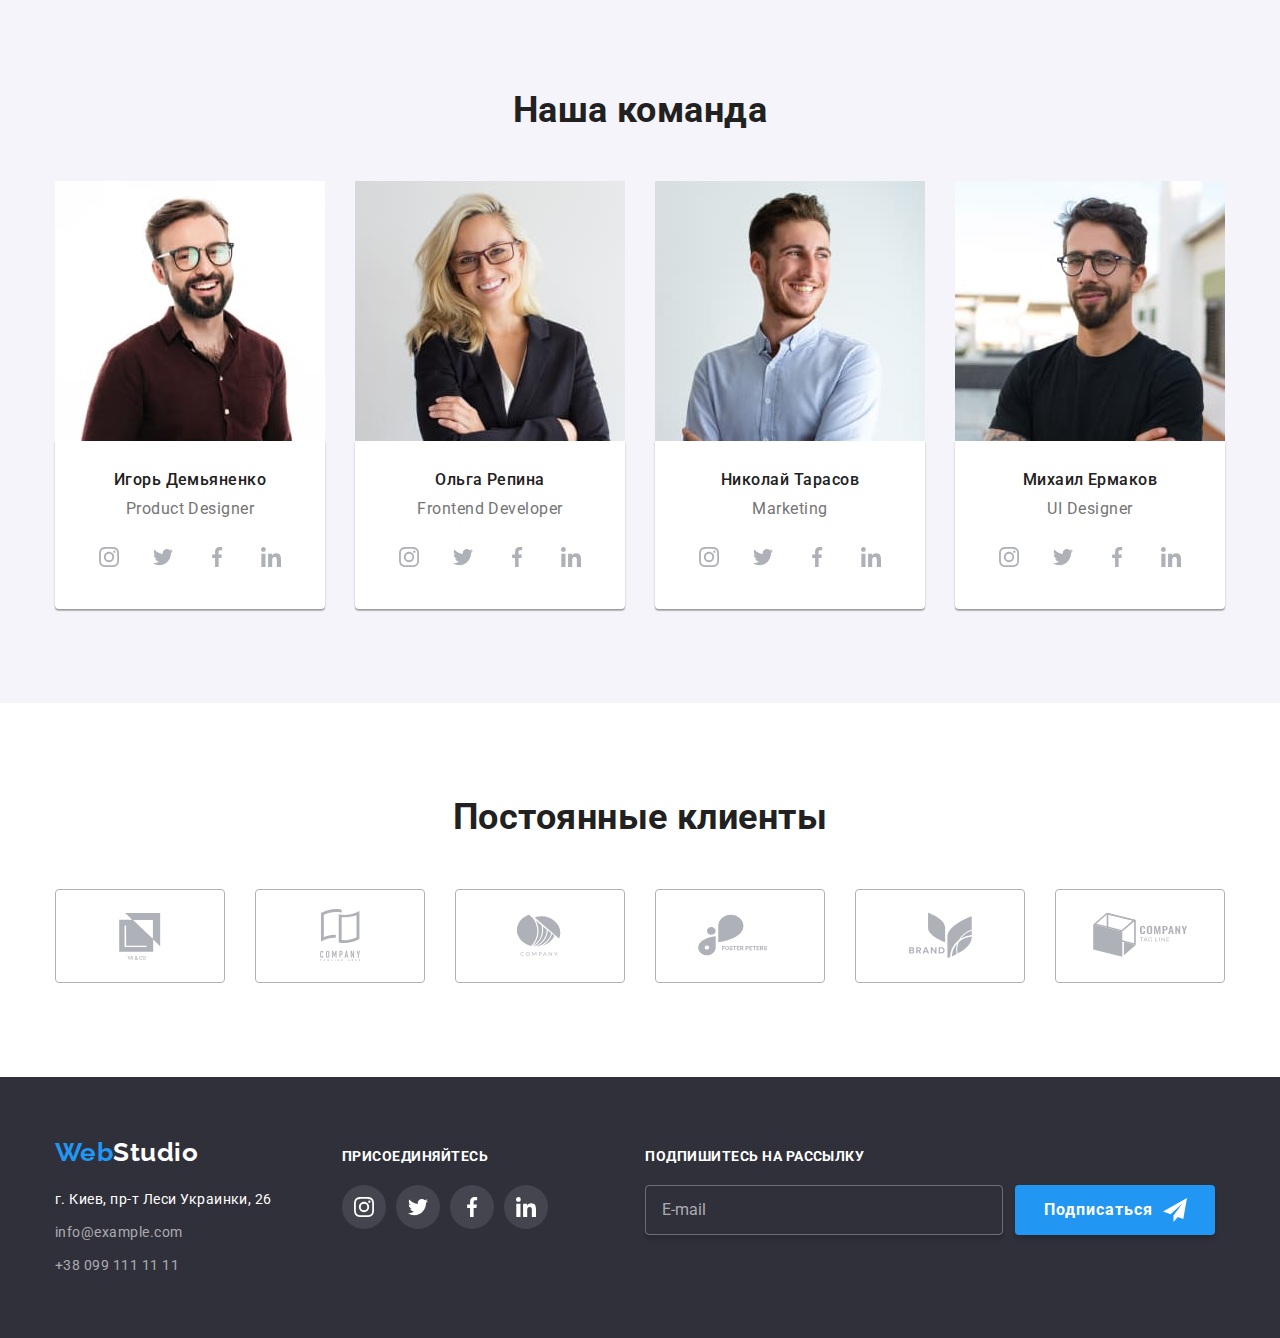
==== commit d85ad577: "Добавляет адаптивную верстку" ====
--- a/index.html
+++ b/index.html
@@ -221,9 +221,8 @@
 						<source srcset="./images/team/tablet/team-tablet2.jpg 1x, ./images/team/tablet/team-tablet2@2x.jpg 2x" media="(min-width: 768px)">
 
 
-						<source srcset="./images/team/mobile/team-mobile2.webp 1x, ./images/team/mobile/team-mobile2@2x.webp 2x" media="(max-width: 767px)" 
-						type="images/webp">
-						<source srcset="./images/team/mobile/team-mobile2.jpg 1x, ./images/mobile/team-mobile2@2x.jpg 2x" media="(max-width: 767px)" >
+						<source srcset="./images/team/mobile/team-mobile2.webp 1x, ./images/team/mobile/team-mobile2@2x.webp 2x" media="(max-width: 767px)" type="images/webp">
+						<source srcset="./images/team/mobile/team-mobile2.jpg 1x,  ./images/team/mobile/team-mobile2@2x.jpg 2x" media="(max-width: 767px)" >
 
 						<img src="./images/team/mobile/team-mobile2.jpg" alt="Девушка в пиджаке">
 					</picture>
@@ -251,7 +250,7 @@
 
 						<source srcset="./images/team/mobile/team-mobile3.webp 1x, ./images/team/mobile/team-mobile3@2x.webp 2x" media="(max-width: 767px)" 
 						type="images/webp">
-						<source srcset="./images/team/mobile/team-mobile3.jpg 1x, ./images/mobile/team-mobile3@2x.jpg 2x" media="(max-width: 767px)">
+						<source srcset="./images/team/mobile/team-mobile3.jpg 1x, ./images/team/mobile/team-mobile3@2x.jpg 2x" media="(max-width: 767px)">
 
 						<img src="./images/team/mobile/team-mobile3.jpg" alt="Мужчина в голубой рубашке">
 					</picture>
@@ -279,7 +278,7 @@
 
 						<source srcset="./images/team/mobile/team-mobile4.webp 1x, ./images/team/mobile/team-mobile4@2x.webp 2x" media="(max-width: 767px)" 
 						type="images/webp">
-						<source srcset="./images/team/mobile/team-mobile4.jpg 1x, ./images/mobile/team-mobile4@2x.jpg 2x" media="(max-width: 767px)">
+						<source srcset="./images/team/mobile/team-mobile4.jpg 1x, ./images/team/mobile/team-mobile4@2x.jpg 2x" media="(max-width: 767px)">
 
 						<img src="./images/team/mobile/team-mobile4.jpg" alt="Мужчина в черной футболке">
 					</picture>
@@ -318,7 +317,7 @@
 </section>
 </main>
 <!-- PAGE-FOOTER -->
-<footer class="page-footer">`   
+<footer class="page-footer">   
    <div class="container">
 		<div class="page-footer__wraper"> 
 				<div class="page-footer__address">
--- a/css/main.min.css
+++ b/css/main.min.css
@@ -1,2 +1,2 @@
-.visually-hidden{position:absolute;width:1px;height:1px;margin:-1px;border:0;padding:0;clip:rect(0 0 0 0);overflow:hidden}.list{margin:0;padding:0;list-style:none}.link{display:block;text-decoration:none}h1,h2,h3,h4,h5,h6,p{margin-top:0;margin-bottom:0}img{display:block;max-width:100%;height:auto}body{background-color:#fff;color:#212121;font-family:Roboto,sans-serif;letter-spacing:0.03em}.container{padding-left:15px;padding-right:15px}@media screen and (min-width: 480px){.container{width:480px;margin:0 auto}}@media screen and (min-width: 768px){.container{width:768px}}@media screen and (min-width: 1200px){.container{width:1200px}}.page-header{border-bottom:1px solid #ECECEC}@media screen and (max-width: 767px){.page-header{padding:10px 0px}}@media screen and (min-width: 768px){.page-header{padding-top:21px;padding-bottom:21px}}@media screen and (min-width: 1200px){.page-header{padding-top:24px;padding-bottom:24px}}@media screen and (max-width: 767px){.page-header__wrappere{display:flex;align-items:center;justify-content:space-between}}@media screen and (min-width: 768px){.page-header__wrappere{display:flex;align-items:center}}@media screen and (min-width: 768px){.page-header__nav{display:flex;align-items:center}}.page-header__logo{margin-right:93px;color:#000000}.page-header__button-menu{padding:0;line-height:0;border:none;background-color:transparent;fill:#000000;cursor:pointer;transition:fill 250ms cubic-bezier(0.4, 0, 0.2, 1)}@media screen and (min-width: 768px){.page-header__button-menu{display:none}}.page-header__button-menu:hover,.page-header__button-menu:focus{fill:#2196F3}.page-header__button-menu .page-header__icon{width:40px;height:40px}.logo{font-family:Raleway,sans-serif;font-style:normal;font-weight:700;font-size:24px;line-height:1.16;text-decoration:none;transition:color 250ms cubic-bezier(0.4, 0, 0.2, 1)}.logo:hover,.logo:focus{color:#2196F3}@media screen and (min-width: 1200px){.logo{font-size:26px;line-height:1.2}}.logo__label{font-family:Raleway,sans-serif;color:#2196F3}.site-nav{display:flex;font-weight:500;font-size:14px;line-height:1.14;letter-spacing:0.02em}@media screen and (max-width: 767px){.site-nav{display:none}}.site-nav__link{display:block;text-decoration:none;color:#212121;transition:color 250ms cubic-bezier(0.4, 0, 0.2, 1)}.site-nav__link:hover,.site-nav__link:focus{color:#2196F3}.site-nav__link--current{color:#2196F3}.site-nav__item:not(:last-child){margin-right:50px}.site-nav__link--current{display:block;position:relative}.site-nav__link--current::after{content:'';display:block;position:absolute;width:100%;height:4px;background:#2196F3;border-radius:2px;left:0;bottom:-34px}@media screen and (max-width: 767px){.contacts{display:none}}@media screen and (min-width: 768px) and (max-width: 1199px){.contacts{display:flex;margin-left:auto;flex-direction:column}}@media screen and (min-width: 1200px){.contacts{display:flex;margin-left:auto}}@media screen and (min-width: 768px){.contacts__item:not(:last-child){margin-bottom:10px}}@media screen and (min-width: 1200px){.contacts__item:not(:last-child){margin-right:50px}}.contacts__link{display:block;font-weight:500;font-size:14px;line-height:1.14;letter-spacing:0.02em;text-decoration:none;color:#757575;fill:#afb1b8;transition:color 250ms cubic-bezier(0.4, 0, 0.2, 1),fill 250ms cubic-bezier(0.4, 0, 0.2, 1)}.contacts__link:hover,.contacts__link:focus{color:#2196F3;fill:#2196F3}.contacts__icon{margin-right:10px}.hero{height:400px;background-image:linear-gradient(rgba(47,48,58,0.4), rgba(47,48,58,0.4)),url("../images/header/Header-mobil.jpg");background-repeat:no-repeat;text-align:center;background-color:#2F303A;background-size:cover;margin-left:auto;margin-right:auto;padding-bottom:118px;padding-top:118px}@media screen and (max-width: 767px){.hero{max-width:480px}}@media (min-device-pixel-ratio: 2) and (max-width: 767px), (min-resolution: 192dpi) and (max-width: 767px), (min-resolution: 2dppx) and (max-width: 767px){.hero{background-image:linear-gradient(rgba(47,48,58,0.4), rgba(47,48,58,0.4)),url("../images/header/Header-mobil@2x.jpg")}}@media screen and (min-width: 768px){.hero{max-width:768px;background-image:linear-gradient(rgba(47,48,58,0.4), rgba(47,48,58,0.4)),url("../images/header/Header-tablet.jpg")}}@media (min-device-pixel-ratio: 2) and (min-width: 768px), (min-resolution: 192dpi) and (min-width: 768px), (min-resolution: 2dppx) and (min-width: 768px){.hero{background-image:linear-gradient(rgba(47,48,58,0.4), rgba(47,48,58,0.4)),url("../images/header/Header-tablet@2x.jpg")}}@media screen and (min-width: 1200px){.hero{max-width:1600px;height:600px;background-image:linear-gradient(rgba(47,48,58,0.4), rgba(47,48,58,0.4)),url("../images/header/header-desktop.jpg");padding-top:200px;padding-bottom:200px}}@media (min-device-pixel-ratio: 2) and (min-width: 1200px), (min-resolution: 192dpi) and (min-width: 1200px), (min-resolution: 2dppx) and (min-width: 1200px){.hero{background-image:linear-gradient(rgba(47,48,58,0.4), rgba(47,48,58,0.4)),url("../images/header/header-desktop@2x.jpg")}}.hero__title{text-align:center;margin-bottom:30px;font-weight:900;font-size:44px;line-height:1.36;letter-spacing:0.06em;text-transform:uppercase;color:#fff}@media screen and (max-width: 1199px){.hero__title{font-size:26px;font-style:normal;font-weight:900;line-height:1.76;letter-spacing:0.06em;text-align:center}}.button{font-family:Roboto,sans-serif;font-style:normal;text-align:center;cursor:pointer;border-radius:4px;border:1px solid transparent;transition:color 250ms cubic-bezier(0.4, 0, 0.2, 1),background-color 250ms cubic-bezier(0.4, 0, 0.2, 1)}.button:hover,.button:focus{background-color:#2196F3;color:#fff;box-shadow:0px 2px 2px 0px #0000001F, 0px 1px 2px 0px #00000014, 0px 3px 1px 0px #0000001A}.button--secondary{padding:6px 22px;font-weight:500;font-size:16px;line-height:1.62;text-decoration:none;color:#212121;background-color:#F5F4FA}.button--primary{font-weight:700;font-size:16px;line-height:1.87;align-items:center;letter-spacing:0.06em;color:#fff;background-color:#2196F3;padding:10px 32px;min-width:200px;transition:250ms cubic-bezier(0.4, 0, 0.2, 1)}@media screen and (max-width: 1199px){.section{padding-top:60px;padding-bottom:60px}}@media screen and (min-width: 1200px){.section{padding-top:94px;padding-bottom:94px}}@media screen and (max-width: 767px){.features__list{text-align:center}}@media screen and (min-width: 768px){.features__list{display:flex;flex-wrap:wrap;margin:-15px}}@media screen and (max-width: 767px){.features__item:not(:last-child){margin-bottom:30px}}@media screen and (min-width: 768px){.features__item{width:calc((100% - 4 * 15px) / 2);margin:15px}}@media screen and (min-width: 1200px){.features__item{width:calc((100% - 8 * 15px) / 4);margin:15px}}.features__icon{text-align:center;margin-bottom:30px;background:#F5F4FA;border-radius:4px}@media screen and (min-width: 1200px){.features__icon{width:270px;height:120px;display:flex;justify-content:center;align-items:center}}.features__title{margin-bottom:10px;font-weight:700;font-size:14px;line-height:1.14;text-transform:uppercase}.features__text{text-align:left;font-style:normal;font-size:14px;line-height:1.71;color:#757575}.work{padding-top:0}@media screen and (max-width: 1199px){.work{display:none}}.work__title{margin-bottom:50px;font-weight:bold;font-size:36px;line-height:1.16;text-align:center}.work__list{display:flex}.work__item{position:relative;display:flex}.work__item:not(:last-child){margin-right:30px}.overlay{position:absolute;display:flex;justify-content:center;align-items:center;bottom:0;width:100%;height:70px;background-color:rgba(47,48,58,0.8)}.overlay__title{font-size:14px;font-weight:700;line-height:1.14;text-transform:uppercase;color:#fff}.team{background-color:#F5F4FA}.team__title{margin-bottom:50px;font-weight:700;font-size:36px;line-height:1.16;text-align:center}@media screen and (max-width: 1199px){.team__title{font-size:28px;line-height:1.17;margin-bottom:30px}}@media screen and (min-width: 768px){.team__list{display:flex;flex-wrap:wrap;margin:-15px}}@media screen and (max-width: 767px){.team__item:not(:last-child){margin-bottom:30px}}@media screen and (min-width: 768px){.team__item{width:calc((100% - 4 * 15px) / 2);margin:15px}}@media screen and (min-width: 1200px){.team__item{width:calc((100% - 8 * 15px) / 4);margin:15px}}.team__content{padding-top:30px;padding-bottom:30px;box-shadow:0px 1px 3px rgba(0,0,0,0.12),0px 1px 1px rgba(0,0,0,0.14),0px 2px 1px rgba(0,0,0,0.2);border-radius:0px 0px 4px 4px;background-color:#fff;text-align:center}.team__names{margin-bottom:10px;font-weight:500;font-size:16px;line-height:1.18;color:#212121}.team__text{margin-bottom:16px;font-size:16px;line-height:1.18;color:#757575}.social-network{display:inline-flex;justify-content:center}.social-network__item{padding:0}.social-network__item:not(:last-child){margin-right:10px}.social-network__link{display:flex;justify-content:center;align-items:center;width:44px;height:44px;border-radius:50%;fill:#afb1b8;transition:background-color 250ms cubic-bezier(0.4, 0, 0.2, 1),fill 250ms cubic-bezier(0.4, 0, 0.2, 1)}.social-network__link:hover,.social-network__link:focus{fill:#fff;background-color:#2196F3}.social-network__icon{width:20px;height:20px}.clients__title{font-weight:700;font-size:36px;line-height:1.16;text-align:center;margin-bottom:50px}@media screen and (max-width: 1199px){.clients__title{font-size:28px;font-weight:700;line-height:1.17;margin-bottom:30px}}@media screen and (max-width: 1199px){.clients__list{display:flex;flex-wrap:wrap;margin:-15px}}@media screen and (min-width: 1200px){.clients__list{display:flex;flex-wrap:wrap;justify-content:center;margin:-15px}}.clients__link{display:flex;justify-content:center;align-items:center;border:1px solid #afb1b8;border-radius:4px;fill:#afb1b8;transition:border 250ms cubic-bezier(0.4, 0, 0.2, 1),fill 250ms cubic-bezier(0.4, 0, 0.2, 1)}.clients__link:hover,.clients__link:focus{border:1px solid #2196F3;fill:#2196F3}@media screen and (max-width: 767px){.clients__item{width:calc((100% - 4 * 15px) / 2);margin:15px}}@media screen and (min-width: 768px){.clients__item{width:calc((100% - 6 * 15px) / 3);margin:15px}}@media screen and (min-width: 1200px){.clients__item{width:calc((100% - 12 * 15px) / 6);margin:15px}}.clients__icon{min-width:170px;height:92px}.page-footer{background-color:#2F303A;padding-top:60px;padding-bottom:60px}@media screen and (max-width: 767px){.page-footer{text-align:center}}@media screen and (min-width: 768px) and (max-width: 1199px){.page-footer__wraper{display:flex;text-align:center;justify-content:space-around}}@media screen and (min-width: 1200px){.page-footer__wraper{display:inline-flex;align-items:baseline}}@media screen and (min-width: 768px) and (max-width: 1199px){.page-footer__address{display:flex;text-align:center}}@media screen and (min-width: 1200px){.page-footer__address{display:inline-flex}}@media screen and (max-width: 1199px){.page-footer__address{margin-bottom:60px}}.page-footer__logo{display:block;margin-bottom:20px;color:#fff}.page-footer__contacts--city{color:#fff}.page-footer__contacts{font-style:normal;font-size:14px;line-height:1.71;text-decoration:none;color:rgba(255,255,255,0.6);transition:color 250ms cubic-bezier(0.4, 0, 0.2, 1)}.page-footer__contacts:hover,.page-footer__contacts:focus{color:#2196F3}.page-footer__item:not(:last-child){margin-bottom:9px}@media screen and (max-width: 767px){.join{margin-bottom:60px;text-align:center}}@media screen and (max-width: 1199px){.join{padding-top:7px}}@media screen and (min-width: 1200px){.join{display:inline-flex;flex-direction:column;margin-left:70px}}.join__title{margin-bottom:20px;font-weight:700;font-size:14px;line-height:1.14;text-transform:uppercase;color:#fff}@media screen and (min-width: 768px){.join__title{display:flex}}.join__list{display:flex;justify-content:center}.join__item{padding:0}.join__item:not(:last-child){margin-right:10px}.join__link{text-align:center;padding:12px;width:44px;height:44px;background:rgba(255,255,255,0.1);border-radius:50%;transition:background-color 250ms cubic-bezier(0.4, 0, 0.2, 1)}.join__link:hover,.join__link:focus{background:#2196F3}.join__icon{width:20px;height:20px;fill:#fff}.auth{text-align:center}@media screen and (min-width: 1200px){.auth{display:inline-flex;justify-content:center;align-items:center;margin-left:93px}}@media screen and (max-width: 1199px){.auth__wrapper{display:flex;flex-direction:column}}@media screen and (min-width: 1200px){.auth__wrapper{display:flex;justify-content:center;align-items:center}}.auth__title{margin-bottom:20px;font-size:14px;font-weight:700;line-height:1.14;text-transform:uppercase;color:#fff}@media screen and (min-width: 1200px){.auth__title{text-align:left}}.auth__input{height:50px;padding-left:16px;border-radius:4px;color:#fff;background-color:transparent;box-shadow:0px 4px 4px 0px #00000026;border:1px solid #FFFFFF4D}@media screen and (max-width: 767px){.auth__input{margin-right:0;width:100%}}@media screen and (min-width: 768px){.auth__input{width:450px}}@media screen and (min-width: 1200px){.auth__input{width:358px;margin-right:12px}}.auth__input::placeholder{font-size:16px;line-height:20px;color:rgba(255,255,255,0.6)}.button--submit{display:flex;justify-content:center;align-items:center;align-self:center;height:50px;background-color:#2196F3;box-shadow:0px 4px 4px 0px #00000026;min-width:200px;font-size:16px;font-weight:700;line-height:1.87;letter-spacing:0.06em;color:#fff;transition:transform 250ms cubic-bezier(0.4, 0, 0.2, 1)}@media screen and (max-width: 1199px){.button--submit{margin-top:20px}}.button__icon{margin-left:10px}@media screen and (max-width: 767px){.filter__list{display:flex;flex-wrap:wrap;margin-bottom:40px}}@media screen and (min-width: 768px){.filter__list{display:flex;justify-content:center;margin-bottom:30px}}.filter__item{transition:box-shadow 250ms cubic-bezier(0.4, 0, 0.2, 1)}@media screen and (max-width: 767px){.filter__item:nth-child(2n+3){margin-right:8px}}.filter__item:not(:last-child){margin-right:8px}.filter__item:hover,.filter__item:focus{box-shadow:0px 3px 1px rgba(0,0,0,0.1),0px 1px 2px rgba(0,0,0,0.08),0px 2px 2px rgba(0,0,0,0.12)}@media screen and (max-width: 767px){.filter__item:nth-child(-n+3){margin-bottom:15px}}@media screen and (min-width: 768px){.cards{display:flex;flex-wrap:wrap;margin:-15px}}.cards__item{overflow:hidden;transition:box-shadow 250ms cubic-bezier(0.4, 0, 0.2, 1)}.cards__item:hover,.cards__item:focus{box-shadow:0px 1px 1px rgba(0,0,0,0.12),0px 4px 4px rgba(0,0,0,0.06),1px 4px 6px rgba(0,0,0,0.16)}@media screen and (max-width: 768px){.cards__item:not(:last-child){margin-bottom:30px}}@media screen and (min-width: 768px) and (max-width: 1199px){.cards__item{width:calc((100% - 4 * 15px) / 2);margin:15px}.cards__item:first-child .cards__content{padding-bottom:56px}}@media screen and (min-width: 1200px){.cards__item{width:calc((100% - 6 * 15px) / 3);margin:15px}}.cards__link{text-decoration:none;display:block}.cards__thumb{position:relative;overflow:hidden}.cards__overlay{display:flex;position:absolute;top:0;left:0;width:100%;height:100%;opacity:0;transform:translateY(100%);transition:transform 250ms cubic-bezier(0.4, 0, 0.2, 1);background-color:#2196F3}.cards__link:hover .cards__overlay,.cards__link:focus .cards__overlay{transform:translateY(0);opacity:1}.cards__alert{padding:63px 24px;color:#fff;font-size:18px;line-height:1.56}.cards__content{padding:20px 24px;border:1px solid #EEEEEE}.cards__title{margin-bottom:4px;font-weight:700;font-size:18px;line-height:2.0;letter-spacing:0.06em;color:#212121}.cards__text{font-size:16px;line-height:1.87;color:#757575}.form{display:inline-flex;flex-direction:column}.form__text{font-size:20px;font-weight:700;line-height:1.15;text-align:center;margin-bottom:12px}.form__label{text-align:left;margin-bottom:10px;font-size:12px;line-height:14px;letter-spacing:0.01em;color:#757575}.form__input--wrapper{display:block;position:relative;margin-top:4px}.form__input{padding-left:42px;height:40px;width:100%;border-radius:4px;border:1px solid #21212133;transition:border 250ms cubic-bezier(0.4, 0, 0.2, 1)}.form__input:focus{outline:none;border:1px solid #2196F3}.form__icon{position:absolute;top:50%;left:15px;transform:translateY(-50%);fill:#212121;transition:fill 250ms cubic-bezier(0.4, 0, 0.2, 1)}.form__input:focus+.form__icon{fill:#2196F3}.form__textarea{margin-top:4px;margin-bottom:20px;padding:12px 16px;height:120px;width:100%;border-radius:4px;border:1px solid #21212133;resize:none}.form__textarea:focus{outline:none;border:1px solid #2196F3}.form__textarea::placeholder{font-size:12px;line-height:14px;letter-spacing:0.01em;color:rgba(117,117,117,0.5)}.form__check--input{position:absolute;width:1px;height:1px;margin:-1px;border:0;padding:0;clip:rect(0 0 0 0);overflow:hidden}.form__check--label{color:#757575}@media screen and (max-width: 1199px){.form__check--label{font-size:12px;line-height:1.16;margin-bottom:31px;display:flex;align-items:center}}@media screen and (min-width: 1200px){.form__check--label{font-size:14px;line-height:1.17;text-align:center;margin-bottom:30px}}.form__check--label::before{margin-right:5px;vertical-align:middle;display:inline-block;content:"";height:15px;width:16px;border-radius:4px;border:2px solid #212121;transition:250ms cubic-bezier(0.4, 0, 0.2, 1);cursor:pointer}@media screen and (min-width: 1200px){.form__check--label::before{margin-right:7px}}.form__check--input:checked ~ .form__check--label::before{background-color:#2196F3;border-color:#2196F3;background-image:url("../images/icon check.svg");background-size:contain;background-origin:border-box}.form__link{color:#2094f3}@media screen and (max-width: 1199px){.form__link{margin-left:2px}}.backdrop{position:fixed;perspective:500px;top:0;left:0;width:100%;height:100%;opacity:1;transition:opacity 250ms cubic-bezier(0.4, 0, 0.2, 1);background-color:rgba(0,0,0,0.2);overflow-y:scroll;z-index:99}@media screen and (max-width: 1199px){.backdrop{padding-top:94px;padding-bottom:94px}}.is-hidden{visibility:hidden;opacity:0;pointer-events:none;visibility:visible}.modal{padding:40px;border-radius:4px;background-color:#fff;box-shadow:0px 2px 1px 0px #00000033, 0px 1px 1px 0px #00000024, 0px 1px 3px 0px #0000001F}@media screen and (max-width: 1199px){.modal{text-align:center;position:relative;max-width:450px;max-height:650;margin:auto}}@media screen and (min-width: 1200px){.modal{max-width:528px;min-height:581px;display:inline-flex;align-items:center;justify-content:center;position:absolute;top:50%;left:50%;transform:translate(-50%, -50%)}}.button-modal{position:absolute;top:8px;right:8px;width:30px;height:30px;border:1px solid #0000001A;background-color:transparent;fill:#000000;text-align:center;align-items:center;cursor:pointer;border-radius:50%;padding:0;transition:fill 250ms cubic-bezier(0.4, 0, 0.2, 1)}.button-modal:hover,.button-modal:focus{fill:#2196F3}.mobile{position:fixed;top:0;left:0;width:100%;height:100%;display:flex;z-index:99;overflow-y:scroll;opacity:1;background-color:#fff}@media screen and (min-width: 768px){.mobile{display:none}}.is-open{visibility:hidden;opacity:0;visibility:visible;pointer-events:none}.mobile__container{max-width:480px;max-height:796px;display:flex;flex-direction:column;padding-top:10px;padding-bottom:48px;padding-left:25px}.mobile__button-close{display:flex;margin-left:auto;line-height:0;border:none;background-color:transparent;fill:#000000;cursor:pointer;padding:0;transition:fill 250ms cubic-bezier(0.4, 0, 0.2, 1)}.mobile__button-close:hover,.mobile__button-close:focus{fill:#2196F3}.mobile__button-close .mobile__icon{width:40px;height:40px}.mobile__item:first-child{margin-bottom:36px}.mobile__item:nth-child(2){margin-bottom:32px}.class{display:flex;flex-direction:column}.mobile__link{font-size:40px;font-weight:500;line-height:1.17;letter-spacing:0.02em;text-align:left;color:#212121}.mobile__link:hover,.mobile__link:focus{color:#2196F3}.current{color:#2196F3}.mobile-contacts{margin-top:auto}.mobile-contacts__item:first-child{margin-bottom:32px}.mobile-contacts__item:last-child{margin-bottom:64px}.mobile-contacts__link{font-size:24px;font-weight:500;line-height:1.16;letter-spacing:0.02em;text-align:left;color:#757575}.mobile-contacts__link:hover,.mobile-contacts__link:focus{color:#2196F3;font-size:34px;line-height:1.17}.mobile-network{display:inline-flex;flex-wrap:wrap}.mobile-network__item:not(:last-child){border-right:solid 1px rgba(33,33,33,0.2);color:#757575;margin-right:10px}.mobile-network__item:not(:last-child) .mobile-network__link{margin-right:10px}.mobile-network__link{font-size:18px;font-weight:500;line-height:1.22;letter-spacing:0.02em;color:#2196F3}
+.visually-hidden{position:absolute;width:1px;height:1px;margin:-1px;border:0;padding:0;clip:rect(0 0 0 0);overflow:hidden}.list{margin:0;padding:0;list-style:none}.link{display:block;text-decoration:none}h1,h2,h3,h4,h5,h6,p{margin-top:0;margin-bottom:0}img{display:block;max-width:100%;height:auto}body{background-color:#fff;color:#212121;font-family:Roboto,sans-serif;letter-spacing:0.03em}.container{padding-left:15px;padding-right:15px}@media screen and (min-width: 480px){.container{width:480px;margin:0 auto}}@media screen and (min-width: 768px){.container{width:768px}}@media screen and (min-width: 1200px){.container{width:1200px}}.page-header{border-bottom:1px solid #ECECEC}@media screen and (max-width: 767px){.page-header{padding:10px 0px}}@media screen and (min-width: 768px){.page-header{padding-top:21px;padding-bottom:21px}}@media screen and (min-width: 1200px){.page-header{padding-top:24px;padding-bottom:24px}}@media screen and (max-width: 767px){.page-header__wrappere{display:flex;align-items:center;justify-content:space-between}}@media screen and (min-width: 768px){.page-header__wrappere{display:flex;align-items:center}}@media screen and (min-width: 768px){.page-header__nav{display:flex;align-items:center}}.page-header__logo{margin-right:93px;color:#000000}.page-header__button-menu{padding:0;line-height:0;border:none;background-color:transparent;fill:#000000;cursor:pointer;transition:fill 250ms cubic-bezier(0.4, 0, 0.2, 1)}@media screen and (min-width: 768px){.page-header__button-menu{display:none}}.page-header__button-menu:hover,.page-header__button-menu:focus{fill:#2196F3}.page-header__button-menu .page-header__icon{width:40px;height:40px}.logo{font-family:Raleway,sans-serif;font-style:normal;font-weight:700;font-size:24px;line-height:1.16;text-decoration:none;transition:color 250ms cubic-bezier(0.4, 0, 0.2, 1)}.logo:hover,.logo:focus{color:#2196F3}@media screen and (min-width: 1200px){.logo{font-size:26px;line-height:1.2}}.logo__label{font-family:Raleway,sans-serif;color:#2196F3}.site-nav{display:flex;font-weight:500;font-size:14px;line-height:1.14;letter-spacing:0.02em}@media screen and (max-width: 767px){.site-nav{display:none}}.site-nav__link{display:block;text-decoration:none;color:#212121;transition:color 250ms cubic-bezier(0.4, 0, 0.2, 1)}.site-nav__link:hover,.site-nav__link:focus{color:#2196F3}.site-nav__link--current{color:#2196F3}.site-nav__item:not(:last-child){margin-right:50px}.site-nav__link--current{display:block;position:relative}.site-nav__link--current::after{content:'';display:block;position:absolute;width:100%;height:4px;background:#2196F3;border-radius:2px;left:0;bottom:-34px}@media screen and (max-width: 767px){.contacts{display:none}}@media screen and (min-width: 768px) and (max-width: 1199px){.contacts{display:flex;margin-left:auto;flex-direction:column}}@media screen and (min-width: 1200px){.contacts{display:flex;margin-left:auto}}@media screen and (min-width: 768px) and (max-width: 1199px){.contacts__item:not(:last-child){margin-bottom:10px}}@media screen and (min-width: 1200px){.contacts__item:not(:last-child){margin-right:50px}}.contacts__link{display:block;font-weight:500;font-size:14px;line-height:1.14;letter-spacing:0.02em;text-decoration:none;color:#757575;fill:#afb1b8;transition:color 250ms cubic-bezier(0.4, 0, 0.2, 1),fill 250ms cubic-bezier(0.4, 0, 0.2, 1)}.contacts__link:hover,.contacts__link:focus{color:#2196F3;fill:#2196F3}@media screen and (min-width: 768px) and (max-width: 1199px){.contacts__link{font-size:12px;font-weight:500;line-height:1.16}}.contacts__icon{margin-right:10px}.hero{height:400px;background-image:linear-gradient(rgba(47,48,58,0.4), rgba(47,48,58,0.4)),url("../images/header/Header-mobil.jpg");background-repeat:no-repeat;text-align:center;background-color:#2F303A;background-size:cover;margin-left:auto;margin-right:auto;padding-bottom:118px;padding-top:118px}@media (min-device-pixel-ratio: 2) and (max-width: 767px), (min-resolution: 192dpi) and (max-width: 767px), (min-resolution: 2dppx) and (max-width: 767px){.hero{background-image:linear-gradient(rgba(47,48,58,0.4), rgba(47,48,58,0.4)),url("../images/header/Header-mobil@2x.jpg")}}@media screen and (min-width: 768px){.hero{max-width:768px;background-image:linear-gradient(rgba(47,48,58,0.4), rgba(47,48,58,0.4)),url("../images/header/Header-tablet.jpg")}}@media (min-device-pixel-ratio: 2) and (min-width: 768px), (min-resolution: 192dpi) and (min-width: 768px), (min-resolution: 2dppx) and (min-width: 768px){.hero{background-image:linear-gradient(rgba(47,48,58,0.4), rgba(47,48,58,0.4)),url("../images/header/Header-tablet@2x.jpg")}}@media screen and (min-width: 1200px){.hero{max-width:1600px;height:600px;background-image:linear-gradient(rgba(47,48,58,0.4), rgba(47,48,58,0.4)),url("../images/header/header-desktop.jpg");padding-top:200px;padding-bottom:200px}}@media (min-device-pixel-ratio: 2) and (min-width: 1200px), (min-resolution: 192dpi) and (min-width: 1200px), (min-resolution: 2dppx) and (min-width: 1200px){.hero{background-image:linear-gradient(rgba(47,48,58,0.4), rgba(47,48,58,0.4)),url("../images/header/header-desktop@2x.jpg")}}.hero__title{text-align:center;margin-bottom:30px;font-weight:900;font-size:44px;line-height:1.36;letter-spacing:0.06em;text-transform:uppercase;color:#fff}@media screen and (max-width: 1199px){.hero__title{font-size:26px;font-style:normal;font-weight:900;line-height:1.76;letter-spacing:0.06em;text-align:center}}.button{font-family:Roboto,sans-serif;font-style:normal;text-align:center;cursor:pointer;border-radius:4px;border:1px solid transparent;transition:color 250ms cubic-bezier(0.4, 0, 0.2, 1),background-color 250ms cubic-bezier(0.4, 0, 0.2, 1)}.button:hover,.button:focus{background-color:#2196F3;color:#fff;box-shadow:0px 2px 2px 0px #0000001F, 0px 1px 2px 0px #00000014, 0px 3px 1px 0px #0000001A}.button--secondary{padding:6px 22px;font-weight:500;font-size:16px;line-height:1.62;text-decoration:none;color:#212121;background-color:#F5F4FA}.button--primary{font-weight:700;font-size:16px;line-height:1.87;align-items:center;letter-spacing:0.06em;color:#fff;background-color:#2196F3;padding:10px 32px;min-width:200px;transition:250ms cubic-bezier(0.4, 0, 0.2, 1)}@media screen and (max-width: 1199px){.section{padding-top:60px;padding-bottom:60px}}@media screen and (min-width: 1200px){.section{padding-top:94px;padding-bottom:94px}}@media screen and (max-width: 767px){.features__list{text-align:center}}@media screen and (min-width: 768px){.features__list{display:flex;flex-wrap:wrap;margin:-15px}}@media screen and (max-width: 767px){.features__item:not(:last-child){margin-bottom:30px}}@media screen and (min-width: 768px){.features__item{width:calc((100% - 4 * 15px) / 2);margin:15px}}@media screen and (min-width: 1200px){.features__item{width:calc((100% - 8 * 15px) / 4);margin:15px}}.features__icon{height:120px;text-align:center;display:flex;justify-content:center;align-items:center;margin-bottom:30px;background:#F5F4FA;border-radius:4px}@media screen and (min-width: 1200px){.features__icon{width:270px;height:120px;display:flex;justify-content:center;align-items:center}}.features__title{margin-bottom:10px;font-weight:700;font-size:14px;line-height:1.14;text-transform:uppercase}.features__text{text-align:left;font-style:normal;font-size:14px;line-height:1.71;color:#757575}.work{padding-top:0}@media screen and (max-width: 1199px){.work{display:none}}.work__title{margin-bottom:50px;font-weight:bold;font-size:36px;line-height:1.16;text-align:center}.work__list{display:flex}.work__item{position:relative;display:flex}.work__item:not(:last-child){margin-right:30px}.overlay{position:absolute;display:flex;justify-content:center;align-items:center;bottom:0;width:100%;height:70px;background-color:rgba(47,48,58,0.8)}.overlay__title{font-size:14px;font-weight:700;line-height:1.14;text-transform:uppercase;color:#fff}.team{background-color:#F5F4FA}.team__title{margin-bottom:50px;font-weight:700;font-size:36px;line-height:1.16;text-align:center}@media screen and (max-width: 1199px){.team__title{font-size:28px;line-height:1.17;margin-bottom:30px}}@media screen and (min-width: 768px){.team__list{display:flex;flex-wrap:wrap;margin:-15px}}@media screen and (max-width: 767px){.team__item:not(:last-child){margin-bottom:30px}}@media screen and (min-width: 768px){.team__item{width:calc((100% - 4 * 15px) / 2);margin:15px}}@media screen and (min-width: 1200px){.team__item{width:calc((100% - 8 * 15px) / 4);margin:15px}}.team__content{padding-top:30px;padding-bottom:30px;box-shadow:0px 1px 3px rgba(0,0,0,0.12),0px 1px 1px rgba(0,0,0,0.14),0px 2px 1px rgba(0,0,0,0.2);border-radius:0px 0px 4px 4px;background-color:#fff;text-align:center}.team__names{margin-bottom:10px;font-weight:500;font-size:16px;line-height:1.18;color:#212121}.team__text{margin-bottom:16px;font-size:16px;line-height:1.18;color:#757575}.social-network{display:inline-flex;justify-content:center}.social-network__item{padding:0}.social-network__item:not(:last-child){margin-right:10px}.social-network__link{display:flex;justify-content:center;align-items:center;width:44px;height:44px;border-radius:50%;fill:#afb1b8;transition:background-color 250ms cubic-bezier(0.4, 0, 0.2, 1),fill 250ms cubic-bezier(0.4, 0, 0.2, 1)}.social-network__link:hover,.social-network__link:focus{fill:#fff;background-color:#2196F3}.social-network__icon{width:20px;height:20px}.clients__title{font-weight:700;font-size:36px;line-height:1.16;text-align:center;margin-bottom:50px}@media screen and (max-width: 1199px){.clients__title{font-size:28px;font-weight:700;line-height:1.17;margin-bottom:30px}}@media screen and (max-width: 1199px){.clients__list{display:flex;flex-wrap:wrap;margin:-15px}}@media screen and (min-width: 1200px){.clients__list{display:flex;flex-wrap:wrap;justify-content:center;margin:-15px}}.clients__link{display:flex;justify-content:center;align-items:center;border:1px solid #afb1b8;border-radius:4px;fill:#afb1b8;transition:border 250ms cubic-bezier(0.4, 0, 0.2, 1),fill 250ms cubic-bezier(0.4, 0, 0.2, 1)}.clients__link:hover,.clients__link:focus{border:1px solid #2196F3;fill:#2196F3}@media screen and (max-width: 767px){.clients__item{width:calc((100% - 4 * 15px) / 2);margin:15px}}@media screen and (min-width: 768px){.clients__item{width:calc((100% - 6 * 15px) / 3);margin:15px}}@media screen and (min-width: 1200px){.clients__item{width:calc((100% - 12 * 15px) / 6);margin:15px}}.clients__icon{min-width:170px;height:92px}.page-footer{background-color:#2F303A;padding-top:60px;padding-bottom:60px}@media screen and (max-width: 767px){.page-footer{text-align:center}}@media screen and (min-width: 768px) and (max-width: 1199px){.page-footer__wraper{display:flex;text-align:center;justify-content:space-around}}@media screen and (min-width: 1200px){.page-footer__wraper{display:inline-flex;align-items:baseline}}@media screen and (min-width: 768px) and (max-width: 1199px){.page-footer__address{display:flex;text-align:center}}@media screen and (min-width: 1200px){.page-footer__address{display:inline-flex}}@media screen and (max-width: 1199px){.page-footer__address{margin-bottom:60px}}.page-footer__logo{display:block;margin-bottom:20px;color:#fff}.page-footer__contacts{font-style:normal;font-size:14px;line-height:1.71;text-decoration:none;color:rgba(255,255,255,0.6);transition:color 250ms cubic-bezier(0.4, 0, 0.2, 1)}.page-footer__contacts:hover,.page-footer__contacts:focus{color:#2196F3}.page-footer__contacts--city{color:#fff}.page-footer__item:not(:last-child){margin-bottom:9px}@media screen and (max-width: 767px){.join{margin-bottom:60px;text-align:center}}@media screen and (max-width: 1199px){.join{padding-top:7px}}@media screen and (min-width: 1200px){.join{display:inline-flex;flex-direction:column;margin-left:70px}}.join__title{margin-bottom:20px;font-weight:700;font-size:14px;line-height:1.14;text-transform:uppercase;color:#fff}@media screen and (min-width: 768px){.join__title{display:flex}}.join__list{display:flex;justify-content:center}.join__item{padding:0}.join__item:not(:last-child){margin-right:10px}.join__link{text-align:center;padding:12px;width:44px;height:44px;background:rgba(255,255,255,0.1);border-radius:50%;transition:background-color 250ms cubic-bezier(0.4, 0, 0.2, 1)}.join__link:hover,.join__link:focus{background:#2196F3}.join__icon{width:20px;height:20px;fill:#fff}.auth{text-align:center}@media screen and (min-width: 1200px){.auth{display:inline-flex;justify-content:center;align-items:center;margin-left:93px}}@media screen and (max-width: 1199px){.auth__wrapper{display:flex;flex-direction:column}}@media screen and (min-width: 1200px){.auth__wrapper{display:flex;justify-content:center;align-items:center}}.auth__title{margin-bottom:20px;font-size:14px;font-weight:700;line-height:1.14;text-transform:uppercase;color:#fff}@media screen and (min-width: 1200px){.auth__title{text-align:left}}.auth__input{height:50px;padding-left:16px;border-radius:4px;color:#fff;background-color:transparent;box-shadow:0px 4px 4px 0px #00000026;border:1px solid #FFFFFF4D}@media screen and (max-width: 767px){.auth__input{margin-right:0;width:100%}}@media screen and (min-width: 768px){.auth__input{width:450px}}@media screen and (min-width: 1200px){.auth__input{width:358px;margin-right:12px}}.auth__input::placeholder{font-size:16px;line-height:20px;color:rgba(255,255,255,0.6)}.button--submit{display:flex;justify-content:center;align-items:center;align-self:center;height:50px;background-color:#2196F3;box-shadow:0px 4px 4px 0px #00000026;min-width:200px;font-size:16px;font-weight:700;line-height:1.87;letter-spacing:0.06em;color:#fff;transition:transform 250ms cubic-bezier(0.4, 0, 0.2, 1)}@media screen and (max-width: 1199px){.button--submit{margin-top:20px}}.button__icon{margin-left:10px}@media screen and (max-width: 767px){.filter__list{display:flex;flex-wrap:wrap;margin-bottom:40px}}@media screen and (min-width: 768px){.filter__list{display:flex;justify-content:center;margin-bottom:30px}}.filter__item{transition:box-shadow 250ms cubic-bezier(0.4, 0, 0.2, 1)}@media screen and (max-width: 767px){.filter__item:nth-child(2n+3){margin-right:8px}}.filter__item:not(:last-child){margin-right:8px}.filter__item:hover,.filter__item:focus{box-shadow:0px 3px 1px rgba(0,0,0,0.1),0px 1px 2px rgba(0,0,0,0.08),0px 2px 2px rgba(0,0,0,0.12)}@media screen and (max-width: 767px){.filter__item:nth-child(-n+3){margin-bottom:15px}}@media screen and (min-width: 768px){.cards{display:flex;flex-wrap:wrap;margin:-15px}}.cards__item{overflow:hidden;transition:box-shadow 250ms cubic-bezier(0.4, 0, 0.2, 1)}.cards__item:hover,.cards__item:focus{box-shadow:0px 1px 1px rgba(0,0,0,0.12),0px 4px 4px rgba(0,0,0,0.06),1px 4px 6px rgba(0,0,0,0.16)}@media screen and (max-width: 768px){.cards__item:not(:last-child){margin-bottom:30px}}@media screen and (min-width: 768px) and (max-width: 1199px){.cards__item{width:calc((100% - 4 * 15px) / 2);margin:15px}.cards__item:first-child .cards__content{padding-bottom:56px}}@media screen and (min-width: 1200px){.cards__item{width:calc((100% - 6 * 15px) / 3);margin:15px}}.cards__link{text-decoration:none;display:block}.cards__thumb{position:relative;overflow:hidden}.cards__overlay{display:flex;position:absolute;top:0;left:0;width:100%;height:100%;opacity:0;transform:translateY(100%);transition:transform 250ms cubic-bezier(0.4, 0, 0.2, 1),opacity 250ms cubic-bezier(0.4, 0, 0.2, 1);background-color:#2196F3}.cards__link:hover .cards__overlay,.cards__link:focus .cards__overlay{transform:translateY(0);opacity:1}.cards__alert{padding:63px 24px;color:#fff;font-size:18px;line-height:1.56}.cards__content{padding:20px 24px;border:1px solid #EEEEEE}.cards__title{margin-bottom:4px;font-weight:700;font-size:18px;line-height:2.0;letter-spacing:0.06em;color:#212121}.cards__text{font-size:16px;line-height:1.87;color:#757575}.form{display:inline-flex;flex-direction:column}.form__text{font-size:20px;font-weight:700;line-height:1.15;text-align:center;margin-bottom:12px}.form__label{text-align:left;margin-bottom:10px;font-size:12px;line-height:14px;letter-spacing:0.01em;color:#757575}.form__input--wrapper{display:block;position:relative;margin-top:4px}.form__input{padding-left:42px;height:40px;width:100%;border-radius:4px;border:1px solid #21212133;transition:border 250ms cubic-bezier(0.4, 0, 0.2, 1)}.form__input:focus{outline:none;border:1px solid #2196F3}.form__icon{position:absolute;top:50%;left:15px;transform:translateY(-50%);fill:#212121;transition:fill 250ms cubic-bezier(0.4, 0, 0.2, 1)}.form__input:focus+.form__icon{fill:#2196F3}.form__textarea{margin-top:4px;margin-bottom:20px;padding:12px 16px;height:120px;width:100%;border-radius:4px;border:1px solid #21212133;resize:none}.form__textarea:focus{outline:none;border:1px solid #2196F3}.form__textarea::placeholder{font-size:12px;line-height:14px;letter-spacing:0.01em;color:rgba(117,117,117,0.5)}.form__check--input{position:absolute;width:1px;height:1px;margin:-1px;border:0;padding:0;clip:rect(0 0 0 0);overflow:hidden}.form__check--label{color:#757575}@media screen and (max-width: 1199px){.form__check--label{font-size:12px;line-height:1.16;margin-bottom:31px;display:flex;align-items:center}}@media screen and (min-width: 1200px){.form__check--label{font-size:14px;line-height:1.17;text-align:center;margin-bottom:30px}}.form__check--label::before{margin-right:5px;vertical-align:middle;display:inline-block;content:"";height:15px;width:16px;border-radius:4px;border:2px solid #212121;transition:250ms cubic-bezier(0.4, 0, 0.2, 1);cursor:pointer}@media screen and (min-width: 1200px){.form__check--label::before{margin-right:7px}}.form__check--input:checked ~ .form__check--label::before{background-color:#2196F3;border-color:#2196F3;background-image:url("../images/icon check.svg");background-size:contain;background-origin:border-box}.form__link{color:#2094f3}@media screen and (max-width: 1199px){.form__link{margin-left:2px}}.backdrop{position:fixed;perspective:500px;top:0;left:0;width:100%;height:100%;opacity:1;transition:opacity 250ms cubic-bezier(0.4, 0, 0.2, 1);background-color:rgba(0,0,0,0.2);overflow-y:scroll;z-index:99}@media screen and (max-width: 1199px){.backdrop{padding-top:94px;padding-bottom:94px}}.is-hidden{visibility:hidden;opacity:0;pointer-events:none;visibility:visible}.modal{padding:40px;border-radius:4px;background-color:#fff;box-shadow:0px 2px 1px 0px #00000033, 0px 1px 1px 0px #00000024, 0px 1px 3px 0px #0000001F}@media screen and (max-width: 1199px){.modal{text-align:center;position:relative;max-width:450px;max-height:650;margin:auto}}@media screen and (min-width: 1200px){.modal{max-width:528px;min-height:581px;display:inline-flex;align-items:center;justify-content:center;position:absolute;top:50%;left:50%;transform:translate(-50%, -50%)}}.button-modal{position:absolute;top:8px;right:8px;width:30px;height:30px;border:1px solid #0000001A;background-color:transparent;fill:#000000;text-align:center;align-items:center;cursor:pointer;border-radius:50%;padding:0;transition:fill 250ms cubic-bezier(0.4, 0, 0.2, 1)}.button-modal:hover,.button-modal:focus{fill:#2196F3}.mobile{position:fixed;top:0;left:0;width:100%;height:100%;display:flex;z-index:99;overflow-y:scroll;opacity:1;background-color:#fff}@media screen and (min-width: 768px){.mobile{display:none}}.is-open{visibility:hidden;opacity:0;visibility:visible;pointer-events:none}.mobile__container{max-width:480px;max-height:796px;display:flex;flex-direction:column;padding-top:10px;padding-bottom:48px;padding-left:25px}.mobile__button-close{display:flex;margin-left:auto;line-height:0;border:none;background-color:transparent;fill:#000000;cursor:pointer;padding:0;transition:fill 250ms cubic-bezier(0.4, 0, 0.2, 1)}.mobile__button-close:hover,.mobile__button-close:focus{fill:#2196F3}.mobile__button-close .mobile__icon{width:40px;height:40px}.mobile__item:first-child{margin-bottom:36px}.mobile__item:nth-child(2){margin-bottom:32px}.class{display:flex;flex-direction:column}.mobile__link{font-size:40px;font-weight:500;line-height:1.17;letter-spacing:0.02em;text-align:left;color:#212121}.mobile__link:hover,.mobile__link:focus{color:#2196F3}.current{color:#2196F3}.mobile-contacts{margin-top:auto}.mobile-contacts__item:first-child{margin-bottom:32px}.mobile-contacts__item:last-child{margin-bottom:64px}.mobile-contacts__link{font-size:24px;font-weight:500;line-height:1.16;letter-spacing:0.02em;text-align:left;color:#757575}.mobile-contacts__link:hover,.mobile-contacts__link:focus{color:#2196F3;font-size:34px;line-height:1.17}.mobile-network{display:inline-flex;flex-wrap:wrap}.mobile-network__item:not(:last-child){border-right:solid 1px rgba(33,33,33,0.2);color:#757575;margin-right:10px}.mobile-network__item:not(:last-child) .mobile-network__link{margin-right:10px}.mobile-network__link{font-size:18px;font-weight:500;line-height:1.22;letter-spacing:0.02em;color:#2196F3}
 /*# sourceMappingURL=main.min.css.map */